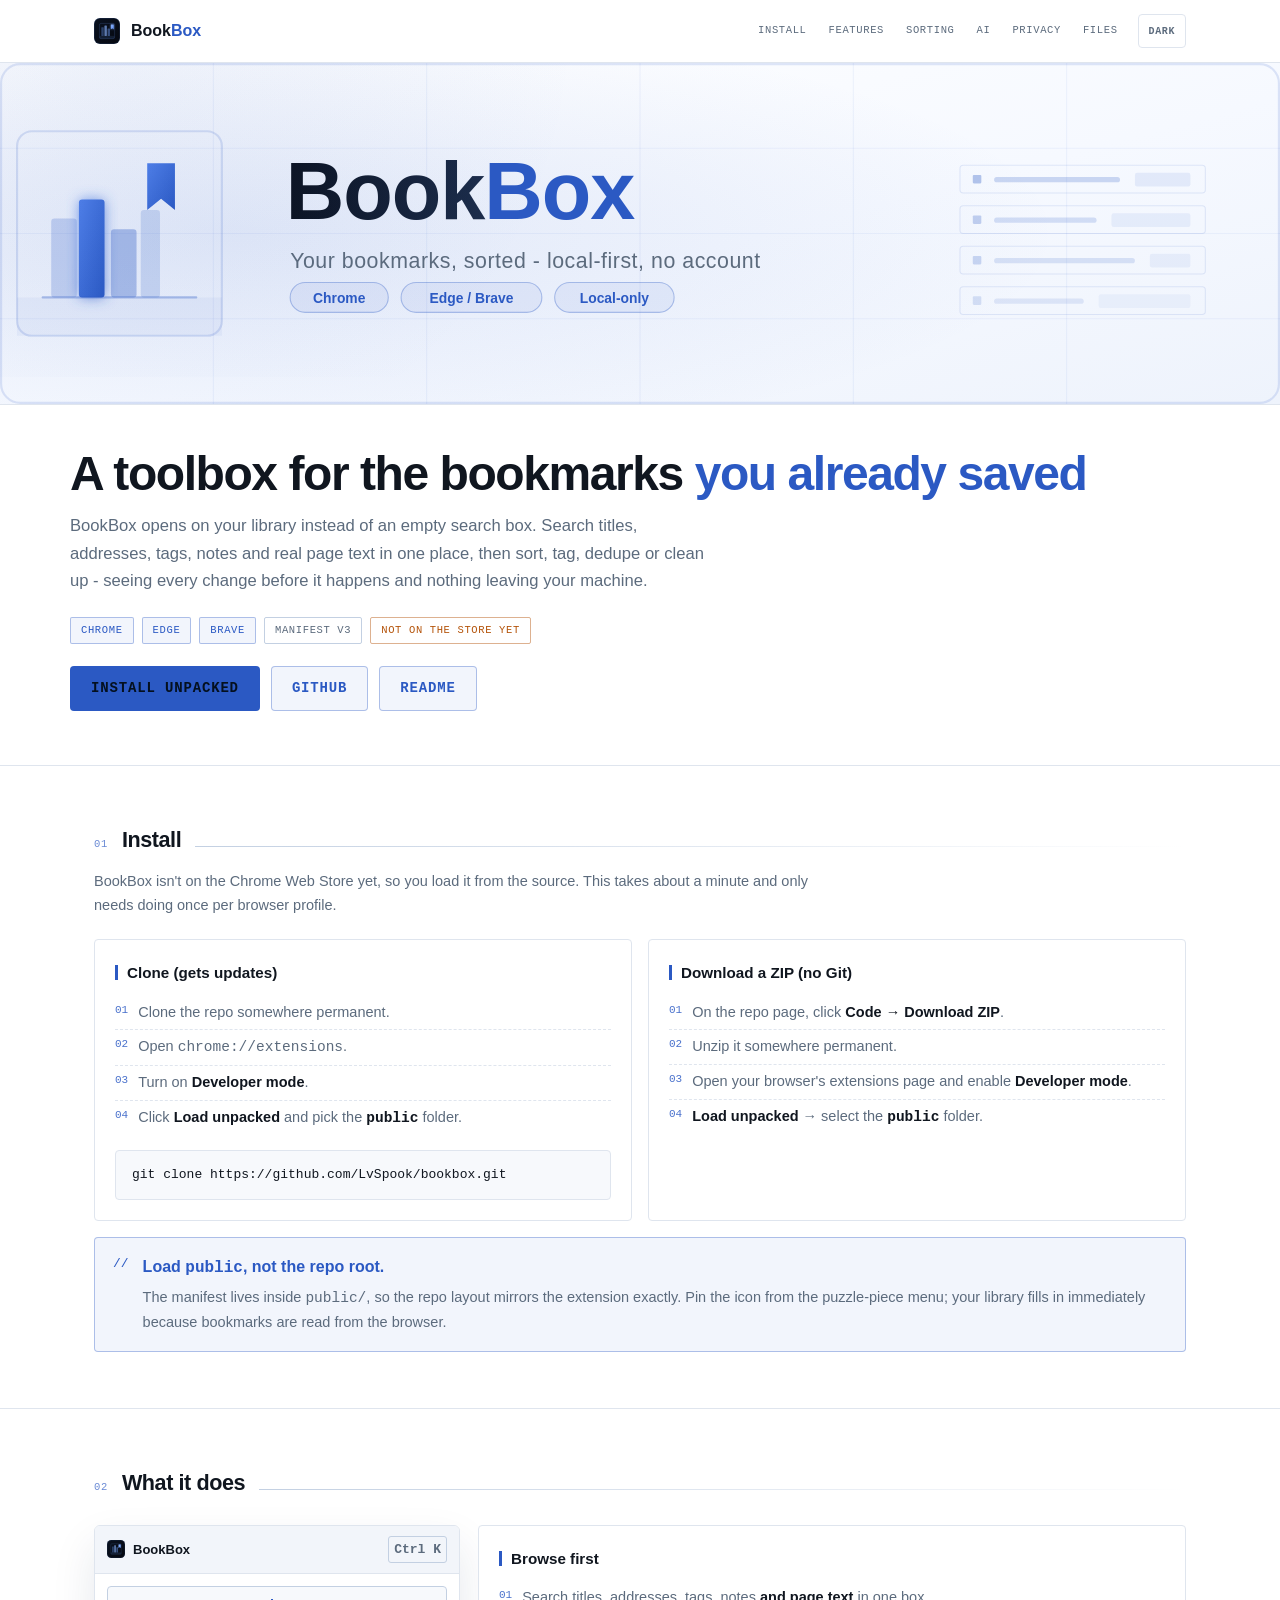
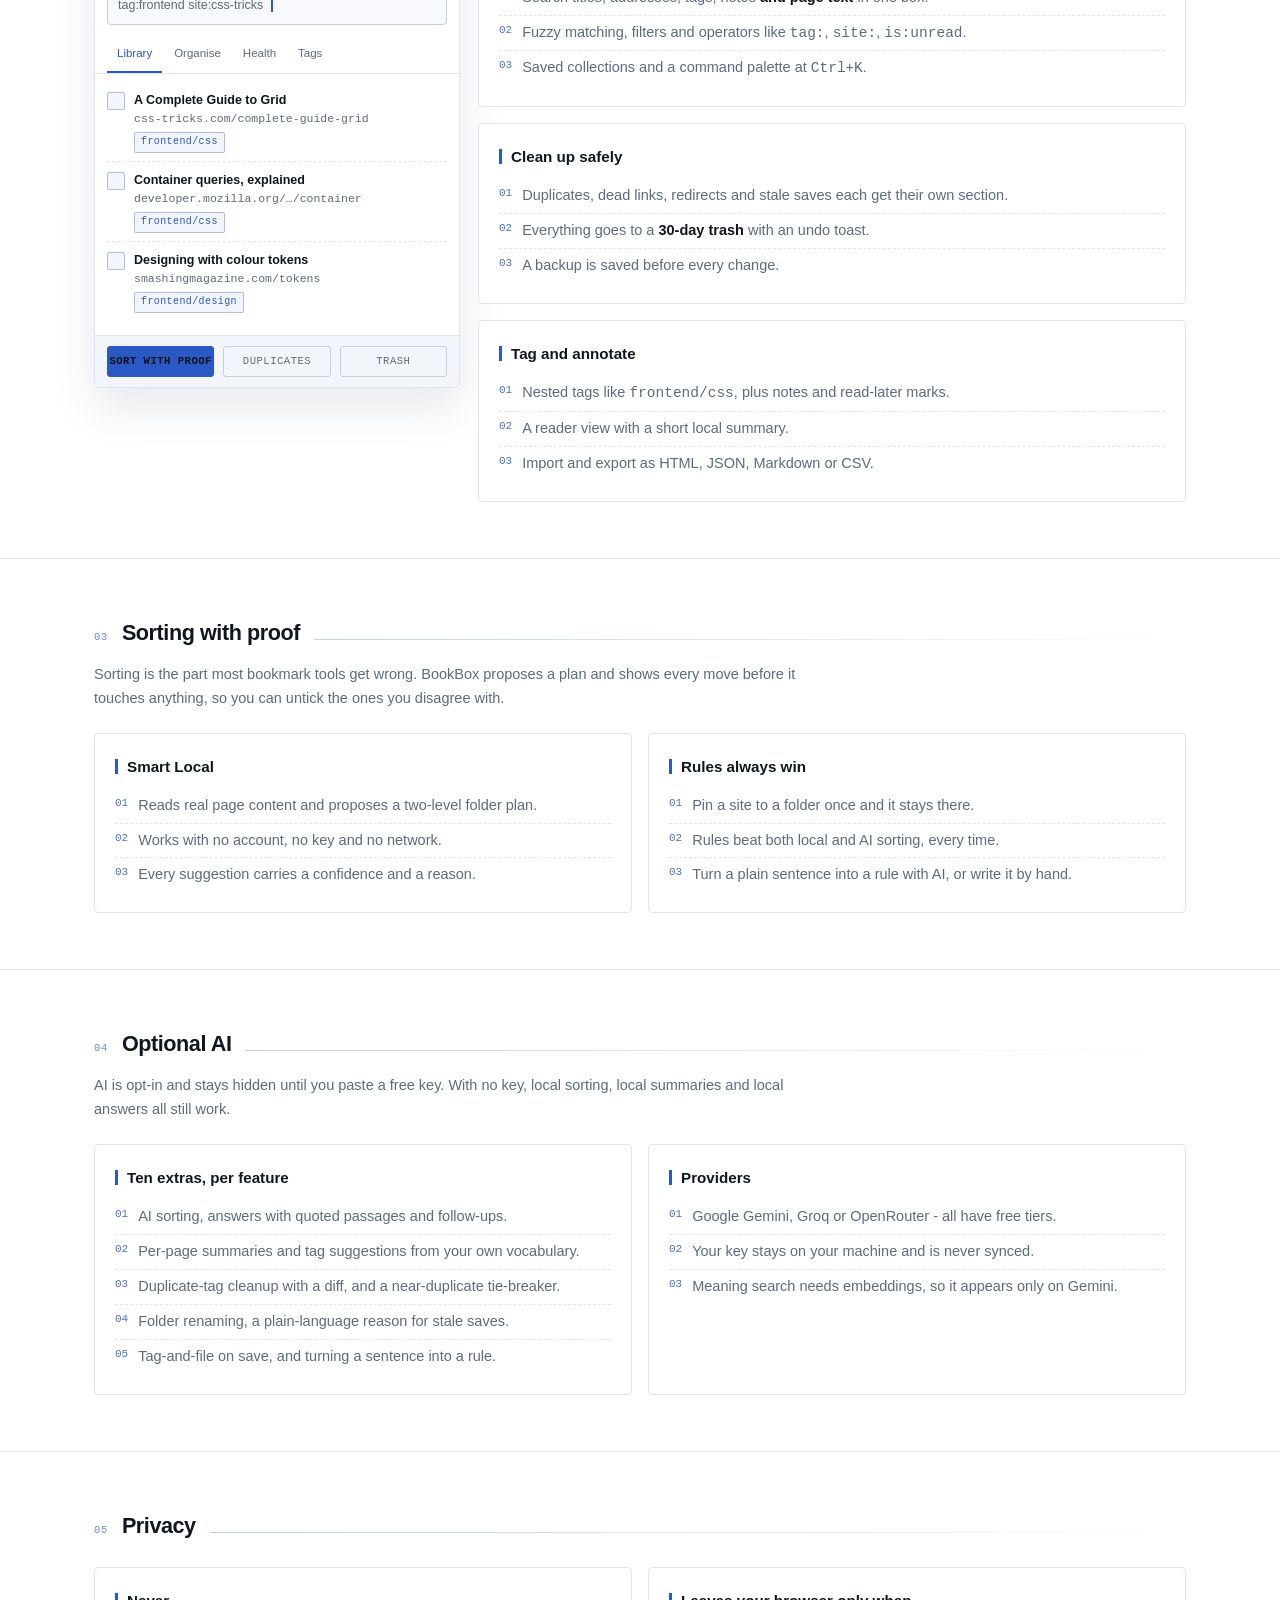
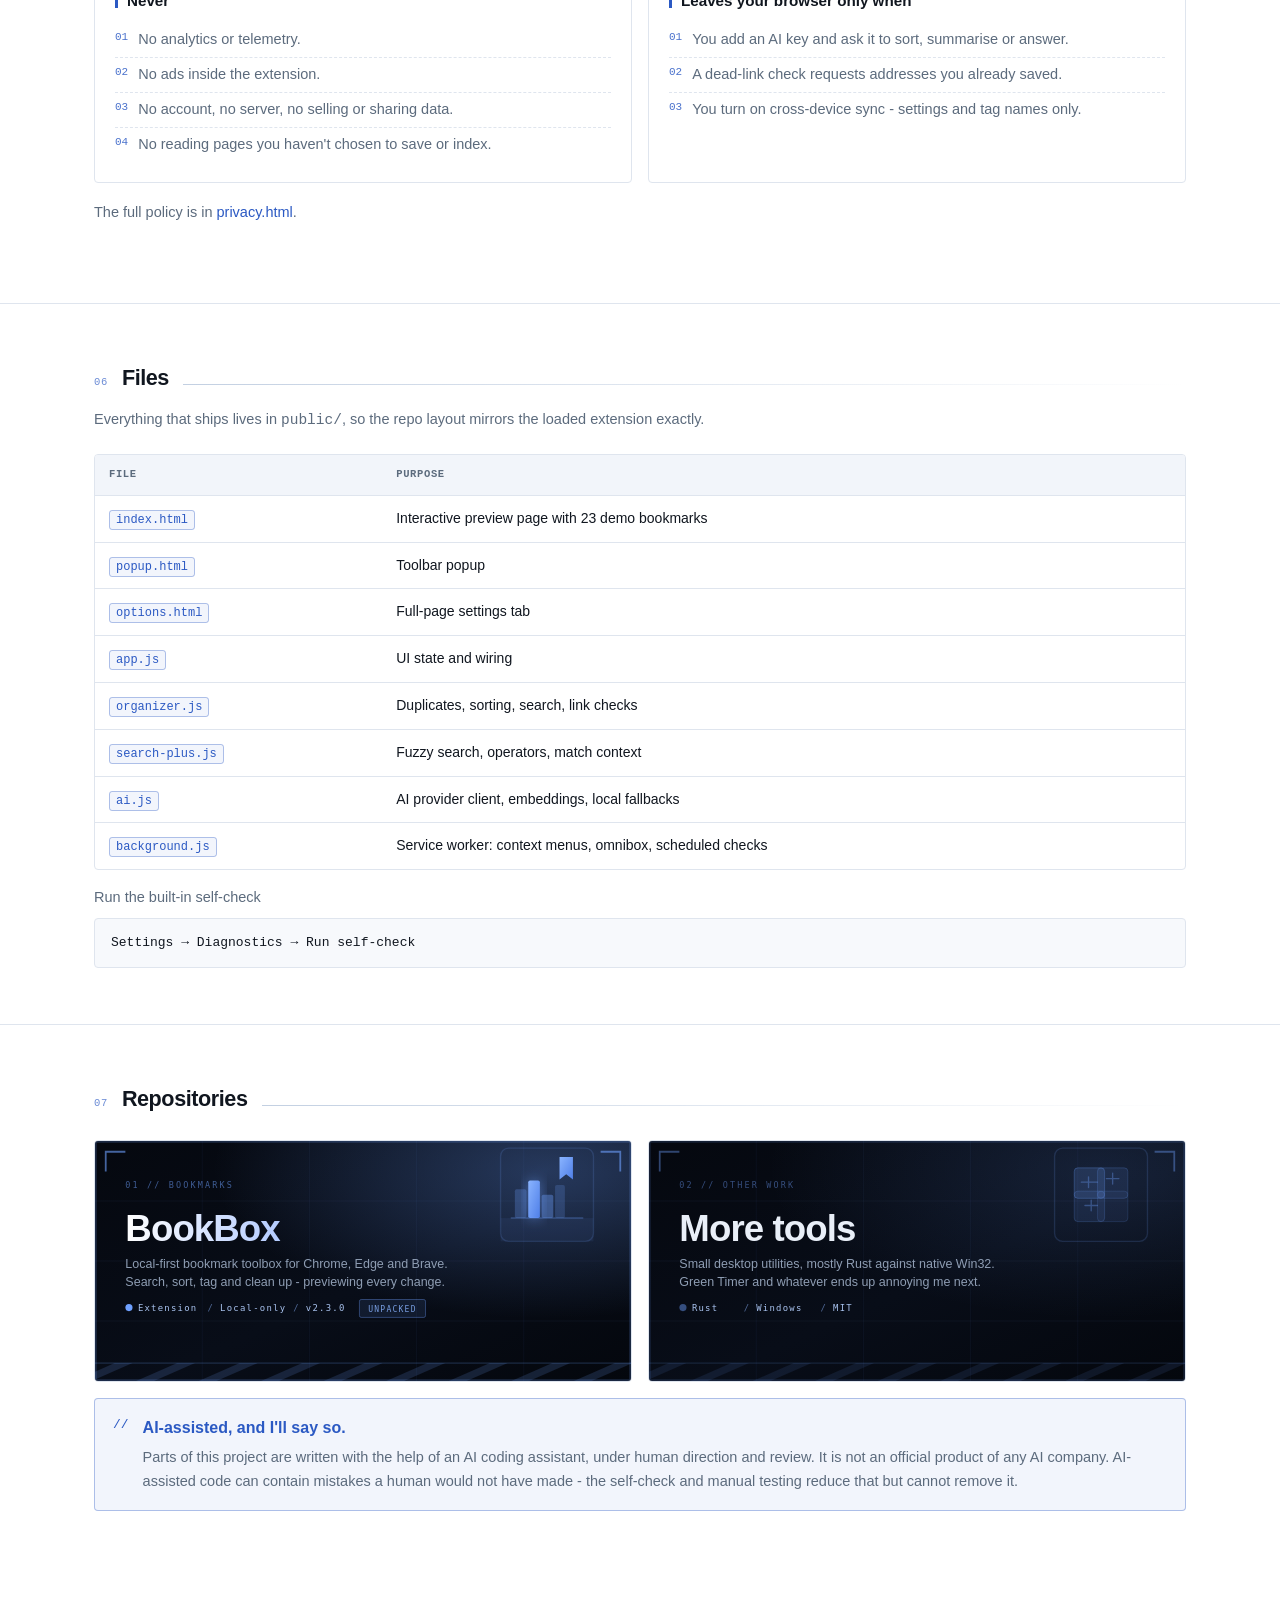
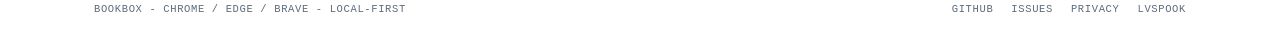
==== docs/index.html @ 172666ec "Rename to BookBox and add a GitHub Pages site Match the family docs layout: docs/ microsite with dar" ====
<!DOCTYPE html>
<html lang="en">
<head>
<meta charset="utf-8">
<meta name="viewport" content="width=device-width, initial-scale=1">
<title>BookBox - local-first bookmark toolbox for Chrome, Edge and Brave</title>
<meta name="description" content="BookBox opens on your library instead of an empty search box. Search saved page text, sort bookmarks with proof, and clean up duplicates under 30-day trash - all local, no account.">
<meta property="og:title" content="BookBox">
<meta property="og:description" content="Your bookmarks, sorted - local-first, no account.">
<meta property="og:type" content="website">
<meta property="og:image" content="assets/banner-dark.svg">
<meta property="og:url" content="https://lvspook.github.io/bookbox/">
<link rel="icon" href="assets/logo.svg" type="image/svg+xml">
<link rel="stylesheet" href="style.css">
<script>
  (function () {
    try {
      var t = localStorage.getItem("bookbox-docs-theme");
      if (t === "light" || t === "dark") document.documentElement.setAttribute("data-theme", t);
    } catch (e) {}
  })();
</script>
</head>
<body>

<nav class="nav">
  <div class="wrap nav-inner">
    <a class="brand" href="#top">
      <img src="assets/logo.svg" alt="" width="28" height="28">
      <span>Book<b>Box</b></span>
    </a>
    <div class="nav-links mono">
      <a href="#install">Install</a>
      <a href="#features">Features</a>
      <a href="#sorting">Sorting</a>
      <a href="#ai">AI</a>
      <a href="#privacy">Privacy</a>
      <a href="#files">Files</a>
    </div>
    <button class="theme-toggle mono" id="theme-toggle" type="button" aria-label="Toggle colour scheme" title="Toggle colour scheme">Light</button>
  </div>
</nav>

<header class="hero" id="top">
  <img class="hero-banner" id="hero-banner" src="assets/banner-dark.svg" alt="BookBox - local-first bookmark toolbox for Chrome, Edge and Brave">

  <div class="wrap hero-body">
    <h1>A toolbox for the bookmarks <em>you already saved</em></h1>
    <p>
      BookBox opens on your library instead of an empty search box. Search titles,
      addresses, tags, notes and real page text in one place, then sort, tag,
      dedupe or clean up - seeing every change before it happens and nothing
      leaving your machine.
    </p>

    <div class="pill-row">
      <span class="pill">Chrome</span>
      <span class="pill">Edge</span>
      <span class="pill">Brave</span>
      <span class="pill dim">Manifest V3</span>
      <span class="pill warn">Not on the store yet</span>
    </div>

    <div class="cta-row">
      <a class="btn solid" href="#install">Install unpacked</a>
      <a class="btn" href="https://github.com/LvSpook/bookbox">GitHub</a>
      <a class="btn" href="https://github.com/LvSpook/bookbox#readme">README</a>
    </div>
  </div>
</header>

<main>

  <section id="install">
    <div class="wrap">
      <div class="sec-head">
        <span class="idx mono">01</span>
        <h2>Install</h2>
        <span class="rule"></span>
      </div>

      <p class="sec-note">
        BookBox isn't on the Chrome Web Store yet, so you load it from the source.
        This takes about a minute and only needs doing once per browser profile.
      </p>

      <div class="grid2">
        <div class="card">
          <h3><span class="bar"></span> Clone (gets updates)</h3>
          <ul>
            <li><span class="n">01</span><span>Clone the repo somewhere permanent.</span></li>
            <li><span class="n">02</span><span>Open <code>chrome://extensions</code>.</span></li>
            <li><span class="n">03</span><span>Turn on <strong>Developer mode</strong>.</span></li>
            <li><span class="n">04</span><span>Click <strong>Load unpacked</strong> and pick the <strong><code>public</code></strong> folder.</span></li>
          </ul>
          <pre style="margin-top:14px"><code>git clone https://github.com/LvSpook/bookbox.git</code></pre>
        </div>

        <div class="card">
          <h3><span class="bar"></span> Download a ZIP (no Git)</h3>
          <ul>
            <li><span class="n">01</span><span>On the repo page, click <strong>Code &rarr; Download ZIP</strong>.</span></li>
            <li><span class="n">02</span><span>Unzip it somewhere permanent.</span></li>
            <li><span class="n">03</span><span>Open your browser's extensions page and enable <strong>Developer mode</strong>.</span></li>
            <li><span class="n">04</span><span><strong>Load unpacked</strong> &rarr; select the <strong><code>public</code></strong> folder.</span></li>
          </ul>
        </div>
      </div>

      <div class="notice" style="margin-top:16px">
        <span class="ico">//</span>
        <div>
          <strong>Load <code>public</code>, not the repo root.</strong>
          <p>
            The manifest lives inside <code>public/</code>, so the repo layout mirrors
            the extension exactly. Pin the icon from the puzzle-piece menu; your
            library fills in immediately because bookmarks are read from the browser.
          </p>
        </div>
      </div>
    </div>
  </section>

  <section id="features">
    <div class="wrap">
      <div class="sec-head">
        <span class="idx mono">02</span>
        <h2>What it does</h2>
        <span class="rule"></span>
      </div>

      <div class="mock-wrap">
        <div class="mock" aria-hidden="true">
          <div class="mock-bar">
            <img src="assets/logo.svg" alt="">
            <span>BookBox</span>
            <span class="kbd">Ctrl K</span>
          </div>
          <div class="mock-search">
            <span>tag:frontend site:css-tricks</span>
            <span class="cursor"></span>
          </div>
          <div class="mock-tabs">
            <span class="on">Library</span><span>Organise</span><span>Health</span><span>Tags</span>
          </div>
          <div class="mock-list">
            <div class="mock-row">
              <span class="ico"></span>
              <div>
                <div class="t">A Complete Guide to Grid</div>
                <div class="u">css-tricks.com/complete-guide-grid</div>
                <span class="tag">frontend/css</span>
              </div>
            </div>
            <div class="mock-row">
              <span class="ico"></span>
              <div>
                <div class="t">Container queries, explained</div>
                <div class="u">developer.mozilla.org/…/container</div>
                <span class="tag">frontend/css</span>
              </div>
            </div>
            <div class="mock-row">
              <span class="ico"></span>
              <div>
                <div class="t">Designing with colour tokens</div>
                <div class="u">smashingmagazine.com/tokens</div>
                <span class="tag">frontend/design</span>
              </div>
            </div>
          </div>
          <div class="mock-foot">
            <span class="primary">Sort with proof</span>
            <span>Duplicates</span>
            <span>Trash</span>
          </div>
        </div>

        <div class="grid2" style="grid-template-columns:1fr">
          <div class="card">
            <h3><span class="bar"></span> Browse first</h3>
            <ul>
              <li><span class="n">01</span><span>Search titles, addresses, tags, notes <strong>and page text</strong> in one box.</span></li>
              <li><span class="n">02</span><span>Fuzzy matching, filters and operators like <code>tag:</code>, <code>site:</code>, <code>is:unread</code>.</span></li>
              <li><span class="n">03</span><span>Saved collections and a command palette at <code>Ctrl</code>+<code>K</code>.</span></li>
            </ul>
          </div>
          <div class="card">
            <h3><span class="bar"></span> Clean up safely</h3>
            <ul>
              <li><span class="n">01</span><span>Duplicates, dead links, redirects and stale saves each get their own section.</span></li>
              <li><span class="n">02</span><span>Everything goes to a <strong>30-day trash</strong> with an undo toast.</span></li>
              <li><span class="n">03</span><span>A backup is saved before every change.</span></li>
            </ul>
          </div>
          <div class="card">
            <h3><span class="bar"></span> Tag and annotate</h3>
            <ul>
              <li><span class="n">01</span><span>Nested tags like <code>frontend/css</code>, plus notes and read-later marks.</span></li>
              <li><span class="n">02</span><span>A reader view with a short local summary.</span></li>
              <li><span class="n">03</span><span>Import and export as HTML, JSON, Markdown or CSV.</span></li>
            </ul>
          </div>
        </div>
      </div>
    </div>
  </section>

  <section id="sorting">
    <div class="wrap">
      <div class="sec-head">
        <span class="idx mono">03</span>
        <h2>Sorting with proof</h2>
        <span class="rule"></span>
      </div>

      <p class="sec-note">
        Sorting is the part most bookmark tools get wrong. BookBox proposes a plan
        and shows every move before it touches anything, so you can untick the ones
        you disagree with.
      </p>

      <div class="grid2">
        <div class="card">
          <h3><span class="bar"></span> Smart Local</h3>
          <ul>
            <li><span class="n">01</span><span>Reads real page content and proposes a two-level folder plan.</span></li>
            <li><span class="n">02</span><span>Works with no account, no key and no network.</span></li>
            <li><span class="n">03</span><span>Every suggestion carries a confidence and a reason.</span></li>
          </ul>
        </div>
        <div class="card">
          <h3><span class="bar"></span> Rules always win</h3>
          <ul>
            <li><span class="n">01</span><span>Pin a site to a folder once and it stays there.</span></li>
            <li><span class="n">02</span><span>Rules beat both local and AI sorting, every time.</span></li>
            <li><span class="n">03</span><span>Turn a plain sentence into a rule with AI, or write it by hand.</span></li>
          </ul>
        </div>
      </div>
    </div>
  </section>

  <section id="ai">
    <div class="wrap">
      <div class="sec-head">
        <span class="idx mono">04</span>
        <h2>Optional AI</h2>
        <span class="rule"></span>
      </div>

      <p class="sec-note">
        AI is opt-in and stays hidden until you paste a free key. With no key, local
        sorting, local summaries and local answers all still work.
      </p>

      <div class="grid2">
        <div class="card">
          <h3><span class="bar"></span> Ten extras, per feature</h3>
          <ul>
            <li><span class="n">01</span><span>AI sorting, answers with quoted passages and follow-ups.</span></li>
            <li><span class="n">02</span><span>Per-page summaries and tag suggestions from your own vocabulary.</span></li>
            <li><span class="n">03</span><span>Duplicate-tag cleanup with a diff, and a near-duplicate tie-breaker.</span></li>
            <li><span class="n">04</span><span>Folder renaming, a plain-language reason for stale saves.</span></li>
            <li><span class="n">05</span><span>Tag-and-file on save, and turning a sentence into a rule.</span></li>
          </ul>
        </div>
        <div class="card">
          <h3><span class="bar"></span> Providers</h3>
          <ul>
            <li><span class="n">01</span><span>Google Gemini, Groq or OpenRouter - all have free tiers.</span></li>
            <li><span class="n">02</span><span>Your key stays on your machine and is never synced.</span></li>
            <li><span class="n">03</span><span>Meaning search needs embeddings, so it appears only on Gemini.</span></li>
          </ul>
        </div>
      </div>
    </div>
  </section>

  <section id="privacy">
    <div class="wrap">
      <div class="sec-head">
        <span class="idx mono">05</span>
        <h2>Privacy</h2>
        <span class="rule"></span>
      </div>

      <div class="grid2">
        <div class="card">
          <h3><span class="bar"></span> Never</h3>
          <ul>
            <li><span class="n">01</span><span>No analytics or telemetry.</span></li>
            <li><span class="n">02</span><span>No ads inside the extension.</span></li>
            <li><span class="n">03</span><span>No account, no server, no selling or sharing data.</span></li>
            <li><span class="n">04</span><span>No reading pages you haven't chosen to save or index.</span></li>
          </ul>
        </div>
        <div class="card">
          <h3><span class="bar"></span> Leaves your browser only when</h3>
          <ul>
            <li><span class="n">01</span><span>You add an AI key and ask it to sort, summarise or answer.</span></li>
            <li><span class="n">02</span><span>A dead-link check requests addresses you already saved.</span></li>
            <li><span class="n">03</span><span>You turn on cross-device sync - settings and tag names only.</span></li>
          </ul>
        </div>
      </div>

      <p class="sec-note" style="margin-top:18px">
        The full policy is in
        <a href="https://github.com/LvSpook/bookbox/blob/main/privacy.html">privacy.html</a>.
      </p>
    </div>
  </section>

  <section id="files">
    <div class="wrap">
      <div class="sec-head">
        <span class="idx mono">06</span>
        <h2>Files</h2>
        <span class="rule"></span>
      </div>

      <p class="sec-note">
        Everything that ships lives in <code>public/</code>, so the repo layout
        mirrors the loaded extension exactly.
      </p>

      <div class="table-wrap">
        <table>
          <thead>
            <tr><th>File</th><th>Purpose</th></tr>
          </thead>
          <tbody>
            <tr><td><code>index.html</code></td><td>Interactive preview page with 23 demo bookmarks</td></tr>
            <tr><td><code>popup.html</code></td><td>Toolbar popup</td></tr>
            <tr><td><code>options.html</code></td><td>Full-page settings tab</td></tr>
            <tr><td><code>app.js</code></td><td>UI state and wiring</td></tr>
            <tr><td><code>organizer.js</code></td><td>Duplicates, sorting, search, link checks</td></tr>
            <tr><td><code>search-plus.js</code></td><td>Fuzzy search, operators, match context</td></tr>
            <tr><td><code>ai.js</code></td><td>AI provider client, embeddings, local fallbacks</td></tr>
            <tr><td><code>background.js</code></td><td>Service worker: context menus, omnibox, scheduled checks</td></tr>
          </tbody>
        </table>
      </div>

      <div class="stack" style="margin-top:16px">
        <div>
          <p class="hint">Run the built-in self-check</p>
          <pre><code>Settings &rarr; Diagnostics &rarr; Run self-check</code></pre>
        </div>
      </div>
    </div>
  </section>

  <section id="repos">
    <div class="wrap">
      <div class="sec-head">
        <span class="idx mono">07</span>
        <h2>Repositories</h2>
        <span class="rule"></span>
      </div>

      <div class="grid2">
        <a class="card" href="https://github.com/LvSpook/bookbox" style="display:block;padding:0;overflow:hidden">
          <img src="assets/card-bookbox.svg" alt="BookBox - local-first bookmark toolbox" style="display:block;width:100%">
        </a>
        <a class="card" href="https://github.com/LvSpook?tab=repositories" style="display:block;padding:0;overflow:hidden">
          <img src="assets/card-more.svg" alt="More tools from LvSpook" style="display:block;width:100%">
        </a>
      </div>

      <div class="notice" style="margin-top:16px">
        <span class="ico">//</span>
        <div>
          <strong>AI-assisted, and I'll say so.</strong>
          <p>
            Parts of this project are written with the help of an AI coding assistant,
            under human direction and review. It is not an official product of any AI
            company. AI-assisted code can contain mistakes a human would not have made -
            the self-check and manual testing reduce that but cannot remove it.
          </p>
        </div>
      </div>
    </div>
  </section>

</main>

<footer>
  <div class="wrap foot">
    <span class="mono">BOOKBOX - CHROME / EDGE / BRAVE - LOCAL-FIRST</span>
    <nav class="mono">
      <a href="https://github.com/LvSpook/bookbox">GitHub</a>
      <a href="https://github.com/LvSpook/bookbox/issues">Issues</a>
      <a href="https://github.com/LvSpook/bookbox/blob/main/privacy.html">Privacy</a>
      <a href="https://lvspook.github.io/LvSpook/">LvSpook</a>
    </nav>
  </div>
</footer>

<script>
  (function () {
    var root = document.documentElement;
    var btn = document.getElementById("theme-toggle");
    var prefersLight = window.matchMedia && window.matchMedia("(prefers-color-scheme: light)").matches;

    function current() {
      return root.getAttribute("data-theme") || (prefersLight ? "light" : "dark");
    }

    function apply(theme) {
      root.setAttribute("data-theme", theme);
      btn.textContent = theme === "light" ? "Dark" : "Light";

      var banner = document.getElementById("hero-banner");
      if (banner) banner.src = theme === "light" ? "assets/banner-light.svg" : "assets/banner-dark.svg";

      try { localStorage.setItem("bookbox-docs-theme", theme); } catch (e) {}
    }

    apply(current());
    btn.addEventListener("click", function () {
      apply(current() === "light" ? "dark" : "light");
    });
  })();
</script>

</body>
</html>
---- docs/style.css ----
/* BookBox - deep blue-black with a bookmark-blue accent. */

:root {
  color-scheme: dark;
  --bg: #04060b;
  --bg-2: #070b13;
  --panel: #0a0f19;
  --panel-2: #0e1522;
  --border: #16202f;
  --border-hi: #23344c;
  --text: #e9eff8;
  --muted: #8e9db3;
  --accent: #6ea0ff;
  --accent-2: #9dbcff;
  --accent-soft: rgba(110, 160, 255, 0.10);
  --accent-line: rgba(110, 160, 255, 0.40);
  --ok: #59d99a;
  --warn: #e0a860;
  --shadow: 0 24px 60px rgba(0, 0, 0, 0.9);
  --radius: 4px;
}

:root[data-theme="light"] {
  color-scheme: light;
  --bg: #ffffff;
  --bg-2: #f7f9fc;
  --panel: #ffffff;
  --panel-2: #f2f5fa;
  --border: #dfe5ee;
  --border-hi: #c3d0e2;
  --text: #10161f;
  --muted: #5c6b7d;
  --accent: #2b59c3;
  --accent-2: #21469c;
  --accent-soft: rgba(43, 89, 195, 0.06);
  --accent-line: rgba(43, 89, 195, 0.35);
  --ok: #1f7a4c;
  --warn: #b45309;
  --shadow: 0 20px 44px rgba(16, 40, 80, 0.10);
}

@media (prefers-color-scheme: light) {
  :root:not([data-theme="dark"]) {
    color-scheme: light;
    --bg: #ffffff;
    --bg-2: #f7f9fc;
    --panel: #ffffff;
    --panel-2: #f2f5fa;
    --border: #dfe5ee;
    --border-hi: #c3d0e2;
    --text: #10161f;
    --muted: #5c6b7d;
    --accent: #2b59c3;
    --accent-2: #21469c;
    --accent-soft: rgba(43, 89, 195, 0.06);
    --accent-line: rgba(43, 89, 195, 0.35);
    --ok: #1f7a4c;
    --warn: #b45309;
    --shadow: 0 20px 44px rgba(16, 40, 80, 0.10);
  }
}

* { box-sizing: border-box; }
html { scroll-behavior: smooth; }

body {
  margin: 0;
  background: var(--bg);
  color: var(--text);
  font-family: "Segoe UI", Inter, -apple-system, BlinkMacSystemFont, Helvetica, Arial, sans-serif;
  font-size: 16px;
  line-height: 1.65;
  -webkit-font-smoothing: antialiased;
}

a { color: var(--accent); text-decoration: none; }
a:hover { color: var(--accent-2); }

code, pre, .mono {
  font-family: "Cascadia Code", Consolas, ui-monospace, monospace;
}

.mono {
  letter-spacing: 0.06em;
  text-transform: uppercase;
  font-size: 10.5px;
}

.wrap { width: 100%; max-width: 1140px; margin: 0 auto; padding: 0 24px; }

/* ---------- nav ---------- */

.nav {
  position: sticky; top: 0; z-index: 30;
  background: color-mix(in srgb, var(--bg) 90%, transparent);
  backdrop-filter: blur(14px);
  border-bottom: 1px solid var(--border);
}

.nav-inner { display: flex; align-items: center; gap: 20px; height: 62px; }

.brand { display: flex; align-items: center; gap: 11px; font-weight: 800; color: var(--text); }
.brand img { width: 26px; height: 26px; display: block; }
.brand b { color: var(--accent); font-weight: 800; }

.nav-links { display: flex; gap: 22px; margin-left: auto; }
.nav-links a { color: var(--muted); }
.nav-links a:hover { color: var(--accent); }

.theme-toggle {
  width: auto; min-width: 34px; height: 34px; padding: 0 10px;
  display: inline-flex; align-items: center; justify-content: center;
  background: var(--panel); color: var(--muted);
  border: 1px solid var(--border); border-radius: var(--radius);
  cursor: pointer; font-size: 10px; font-weight: 600;
}
.theme-toggle:hover { color: var(--accent); border-color: var(--accent-line); }

/* ---------- hero ---------- */

.hero { position: relative; overflow: hidden; border-bottom: 1px solid var(--border); }
.hero::before {
  content: ""; position: absolute; inset: -55% 45% auto -15%;
  height: 700px;
  background: radial-gradient(circle at 35% 50%, var(--accent-soft), transparent 68%);
  pointer-events: none;
}
.hero-banner { display: block; width: 100%; border-bottom: 1px solid var(--border); }
.hero-body { position: relative; padding: 44px 0 54px; }

.hero h1 {
  margin: 0 0 12px;
  font-size: clamp(2.1rem, 4.6vw, 3rem);
  font-weight: 900;
  letter-spacing: -0.03em;
  line-height: 1.06;
}
.hero h1 em { font-style: normal; color: var(--accent); }
.hero p { margin: 0 0 22px; max-width: 640px; color: var(--muted); font-size: 1.04rem; }

.pill-row { display: flex; flex-wrap: wrap; gap: 8px; margin: 0 0 22px; }
.pill {
  font-family: "Cascadia Code", Consolas, ui-monospace, monospace;
  font-size: 10.5px; letter-spacing: 0.06em; text-transform: uppercase;
  padding: 4px 10px; border-radius: 2px;
  color: var(--accent);
  background: var(--accent-soft);
  border: 1px solid var(--accent-line);
}
.pill.dim { color: var(--muted); border-color: var(--border-hi); background: var(--panel); }
.pill.warn { color: var(--warn); border-color: color-mix(in srgb, var(--warn) 45%, transparent); background: transparent; }

.cta-row { display: flex; flex-wrap: wrap; gap: 11px; }

.btn {
  display: inline-flex; align-items: center; gap: 8px;
  padding: 10px 20px; border-radius: var(--radius);
  font-weight: 700; font-size: 14px;
  border: 1px solid var(--accent-line);
  background: var(--accent-soft); color: var(--accent);
  font-family: "Cascadia Code", Consolas, ui-monospace, monospace;
  letter-spacing: 0.06em; text-transform: uppercase;
}
.btn:hover { background: var(--accent); color: var(--bg); border-color: var(--accent); }
.btn.solid { background: var(--accent); color: #04101f; }
.btn.solid:hover { background: var(--accent-2); border-color: var(--accent-2); }

/* ---------- sections ---------- */

section { padding: 56px 0; border-bottom: 1px solid var(--border); }
section:last-of-type { border-bottom: 0; }

.sec-head { display: flex; align-items: baseline; gap: 14px; margin-bottom: 24px; }
.sec-head .idx { color: var(--accent); opacity: 0.7; }
.sec-head h2 { margin: 0; font-size: 1.35rem; letter-spacing: -0.02em; font-weight: 800; }
.sec-head .rule { flex: 1; height: 1px; background: linear-gradient(90deg, var(--border-hi), transparent); }

.sec-note { margin: -12px 0 22px; color: var(--muted); font-size: 14.5px; max-width: 720px; }

/* ---------- cards ---------- */

.grid2 { display: grid; gap: 16px; grid-template-columns: repeat(auto-fit, minmax(260px, 1fr)); }
.card {
  border: 1px solid var(--border); border-radius: var(--radius);
  background: var(--panel); padding: 20px;
}
.card h3 { margin: 0 0 10px; font-size: 0.95rem; display: flex; align-items: center; gap: 9px; }
.card h3 .bar { width: 3px; height: 15px; background: var(--accent); display: block; }
.card ul { margin: 0; padding-left: 0; list-style: none; color: var(--muted); font-size: 14.5px; }
.card ul li { padding: 5px 0; border-bottom: 1px dashed var(--border); display: flex; gap: 10px; }
.card ul li:last-child { border-bottom: 0; }
.card ul li .n { color: var(--accent); font-family: "Cascadia Code", Consolas, monospace; font-size: 11px; opacity: 0.85; flex: none; }
.card ul li strong { color: var(--text); font-weight: 650; }

/* ---------- mock popup ---------- */

.mock-wrap { display: grid; gap: 18px; grid-template-columns: 366px 1fr; align-items: start; }

.mock {
  border: 1px solid var(--border);
  border-radius: 6px;
  background: var(--panel);
  overflow: hidden;
  box-shadow: var(--shadow);
}
.mock-bar {
  display: flex; align-items: center; gap: 8px;
  padding: 10px 12px; border-bottom: 1px solid var(--border);
  background: var(--panel-2);
}
.mock-bar img { width: 18px; height: 18px; }
.mock-bar span { font-weight: 750; font-size: 13px; }
.mock-bar .kbd { margin-left: auto; }

.kbd {
  font-family: "Cascadia Code", Consolas, monospace;
  font-size: 10px; color: var(--muted);
  border: 1px solid var(--border-hi); border-radius: 3px;
  padding: 2px 5px;
}

.mock-search {
  display: flex; align-items: center; gap: 8px;
  margin: 12px; padding: 8px 10px;
  border: 1px solid var(--border-hi); border-radius: 4px;
  background: var(--bg-2); color: var(--muted); font-size: 12.5px;
}
.mock-search .cursor { width: 1.5px; height: 13px; background: var(--accent); display: block; }

.mock-tabs { display: flex; gap: 2px; padding: 0 12px; border-bottom: 1px solid var(--border); }
.mock-tabs span {
  font-size: 11.5px; color: var(--muted); padding: 7px 10px 8px;
  border-bottom: 2px solid transparent;
}
.mock-tabs span.on { color: var(--accent); border-bottom-color: var(--accent); }

.mock-list { padding: 8px 12px 14px; }
.mock-row { display: flex; gap: 9px; padding: 8px 0; border-bottom: 1px dashed var(--border); font-size: 12.5px; }
.mock-row > div { min-width: 0; }
.mock-row:last-child { border-bottom: 0; }
.mock-row .ico {
  width: 18px; height: 18px; flex: none; margin-top: 2px;
  border-radius: 3px; background: var(--accent-soft);
  border: 1px solid var(--accent-line);
}
.mock-row .t { color: var(--text); font-weight: 600; }
.mock-row .u { color: var(--muted); font-size: 11.5px; font-family: "Cascadia Code", Consolas, monospace; overflow: hidden; text-overflow: ellipsis; white-space: nowrap; }
.mock-row .tag {
  display: inline-block; margin-top: 3px; font-size: 10px; padding: 1px 6px;
  border-radius: 2px; color: var(--accent); background: var(--accent-soft);
  border: 1px solid var(--accent-line);
  font-family: "Cascadia Code", Consolas, monospace; letter-spacing: 0.04em;
}

.mock-foot {
  display: flex; gap: 9px; padding: 10px 12px;
  border-top: 1px solid var(--border); background: var(--panel-2);
}
.mock-foot span {
  flex: 1; text-align: center; font-size: 10.5px; padding: 6px 0; border-radius: 3px;
  font-family: "Cascadia Code", Consolas, monospace; letter-spacing: 0.05em; text-transform: uppercase;
  color: var(--muted); border: 1px solid var(--border-hi);
}
.mock-foot span.primary { color: #04101f; background: var(--accent); border-color: var(--accent); font-weight: 700; }

/* ---------- table ---------- */

.table-wrap { overflow-x: auto; border: 1px solid var(--border); border-radius: var(--radius); background: var(--panel); }
table { width: 100%; border-collapse: collapse; font-size: 14px; }
th, td { text-align: left; padding: 11px 14px; border-bottom: 1px solid var(--border); vertical-align: top; }
th {
  font-family: "Cascadia Code", Consolas, ui-monospace, monospace;
  font-size: 10.5px; letter-spacing: 0.06em; text-transform: uppercase;
  color: var(--muted); font-weight: 600; background: var(--panel-2);
}
tbody tr:last-child td { border-bottom: 0; }
td code {
  font-size: 12px; padding: 2px 6px; border-radius: 3px;
  background: var(--accent-soft); border: 1px solid var(--accent-line); color: var(--accent);
  white-space: nowrap;
}

/* ---------- code ---------- */

pre {
  margin: 0; padding: 14px 16px; overflow-x: auto;
  border: 1px solid var(--border); border-radius: var(--radius);
  background: var(--bg-2); font-size: 13px; line-height: 1.5;
}
pre code { color: var(--text); }
.stack { display: grid; gap: 16px; }
.stack p.hint { margin: 0 0 8px; color: var(--muted); font-size: 14.5px; }

/* ---------- notice ---------- */

.notice {
  display: flex; gap: 14px; align-items: flex-start;
  padding: 16px 18px; border-radius: var(--radius);
  border: 1px solid var(--accent-line);
  background: var(--accent-soft);
}
.notice .ico { color: var(--accent); font-size: 13px; line-height: 1.5; font-family: "Cascadia Code", Consolas, monospace; }
.notice strong { color: var(--accent); }
.notice p { margin: 5px 0 0; color: var(--muted); font-size: 14.5px; }
.notice p:first-of-type { margin-top: 5px; }
.stack-gap { display: grid; gap: 14px; }

/* ---------- footer ---------- */

footer { padding: 34px 0 46px; color: var(--muted); font-size: 13px; }
.foot { display: flex; flex-wrap: wrap; gap: 14px; align-items: center; justify-content: space-between; }
.foot nav { display: flex; gap: 18px; flex-wrap: wrap; }
.foot a { color: var(--muted); }
.foot a:hover { color: var(--accent); }

@media (max-width: 860px) {
  .mock-wrap { grid-template-columns: 1fr; }
  .nav-links { display: none; }
}
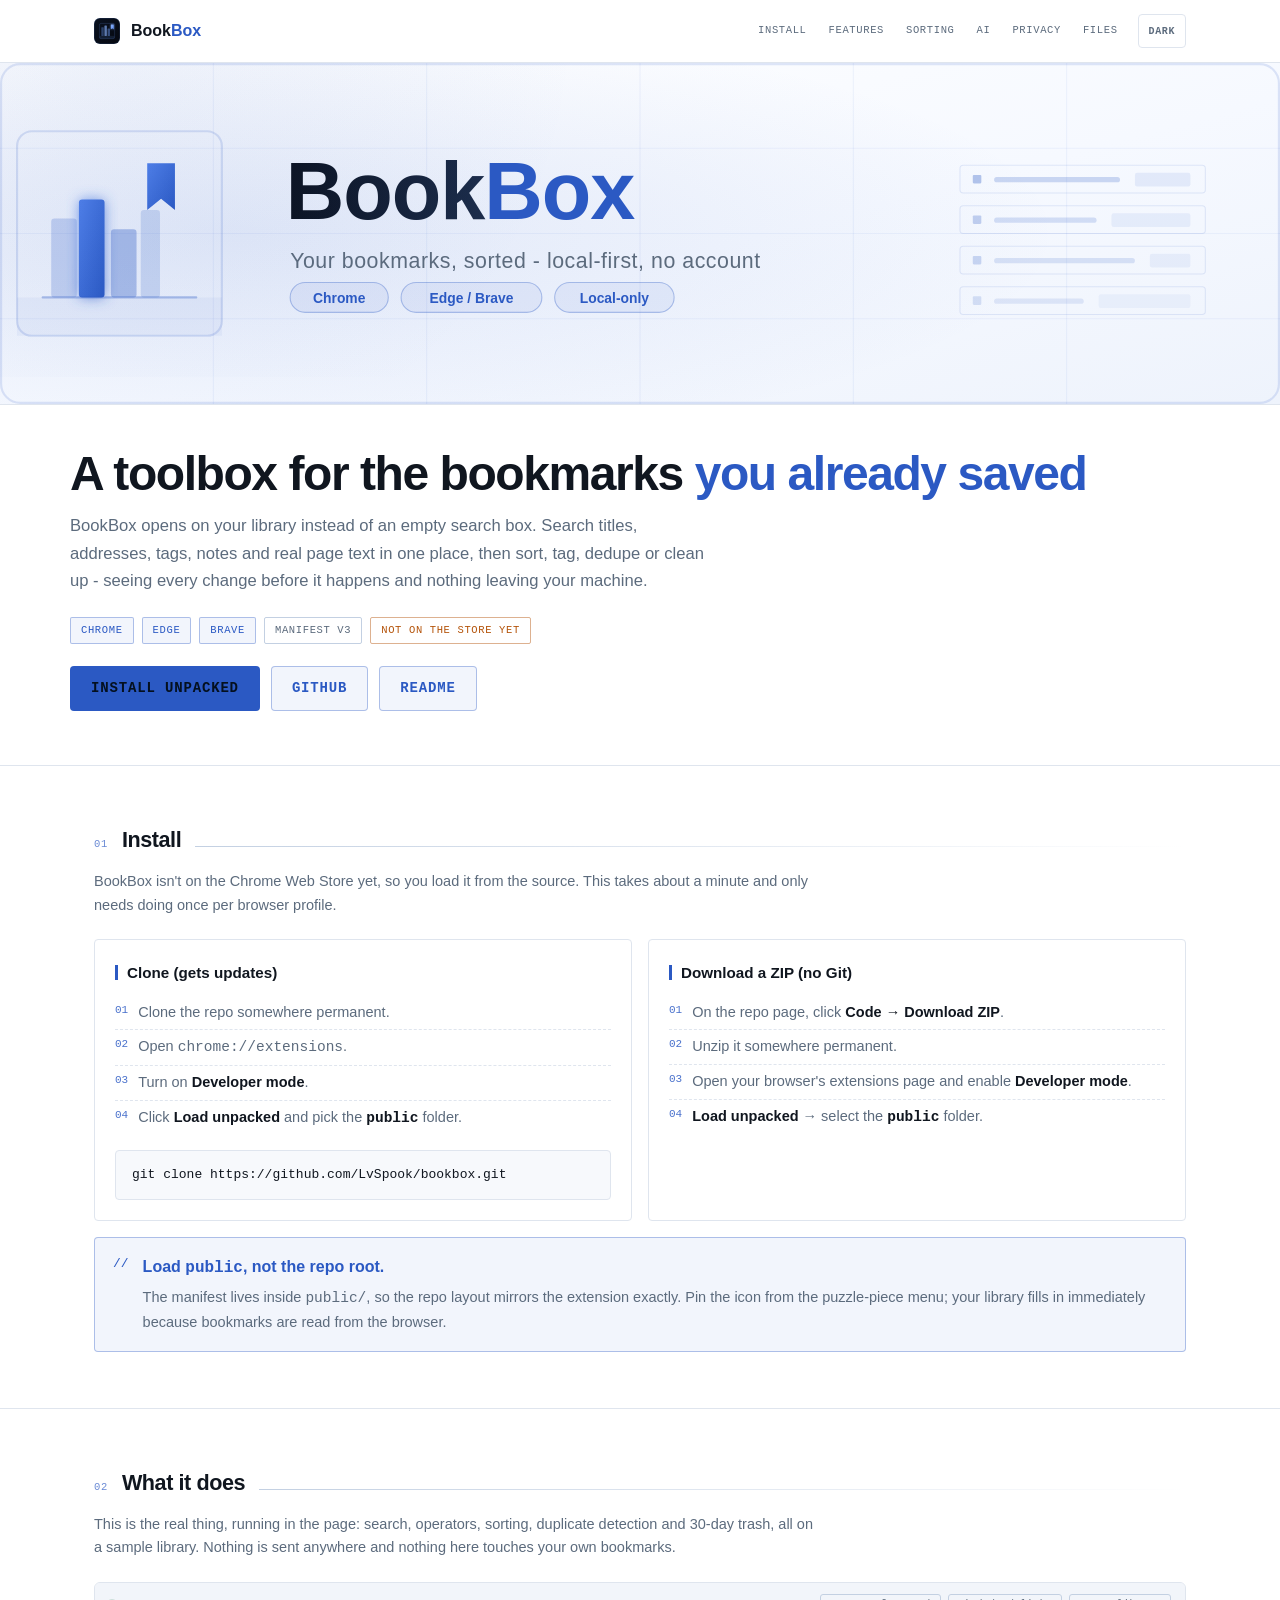
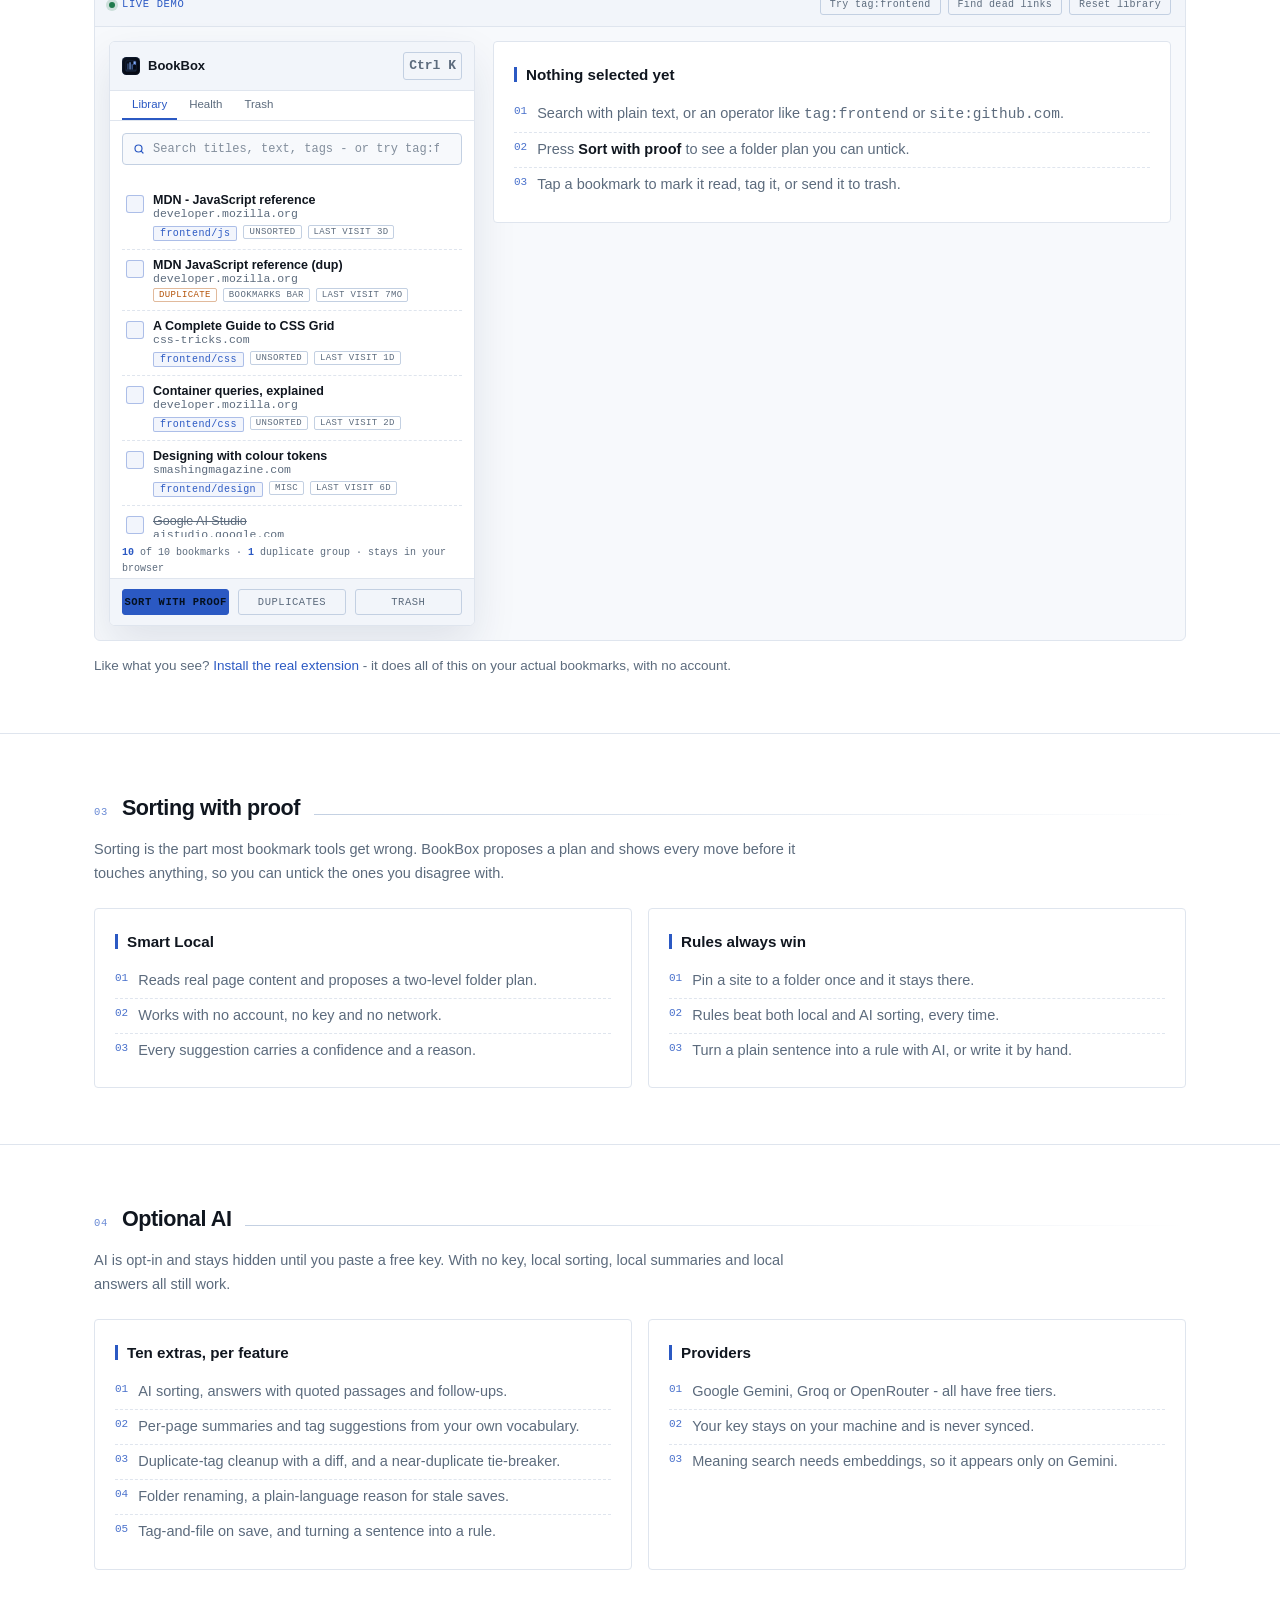
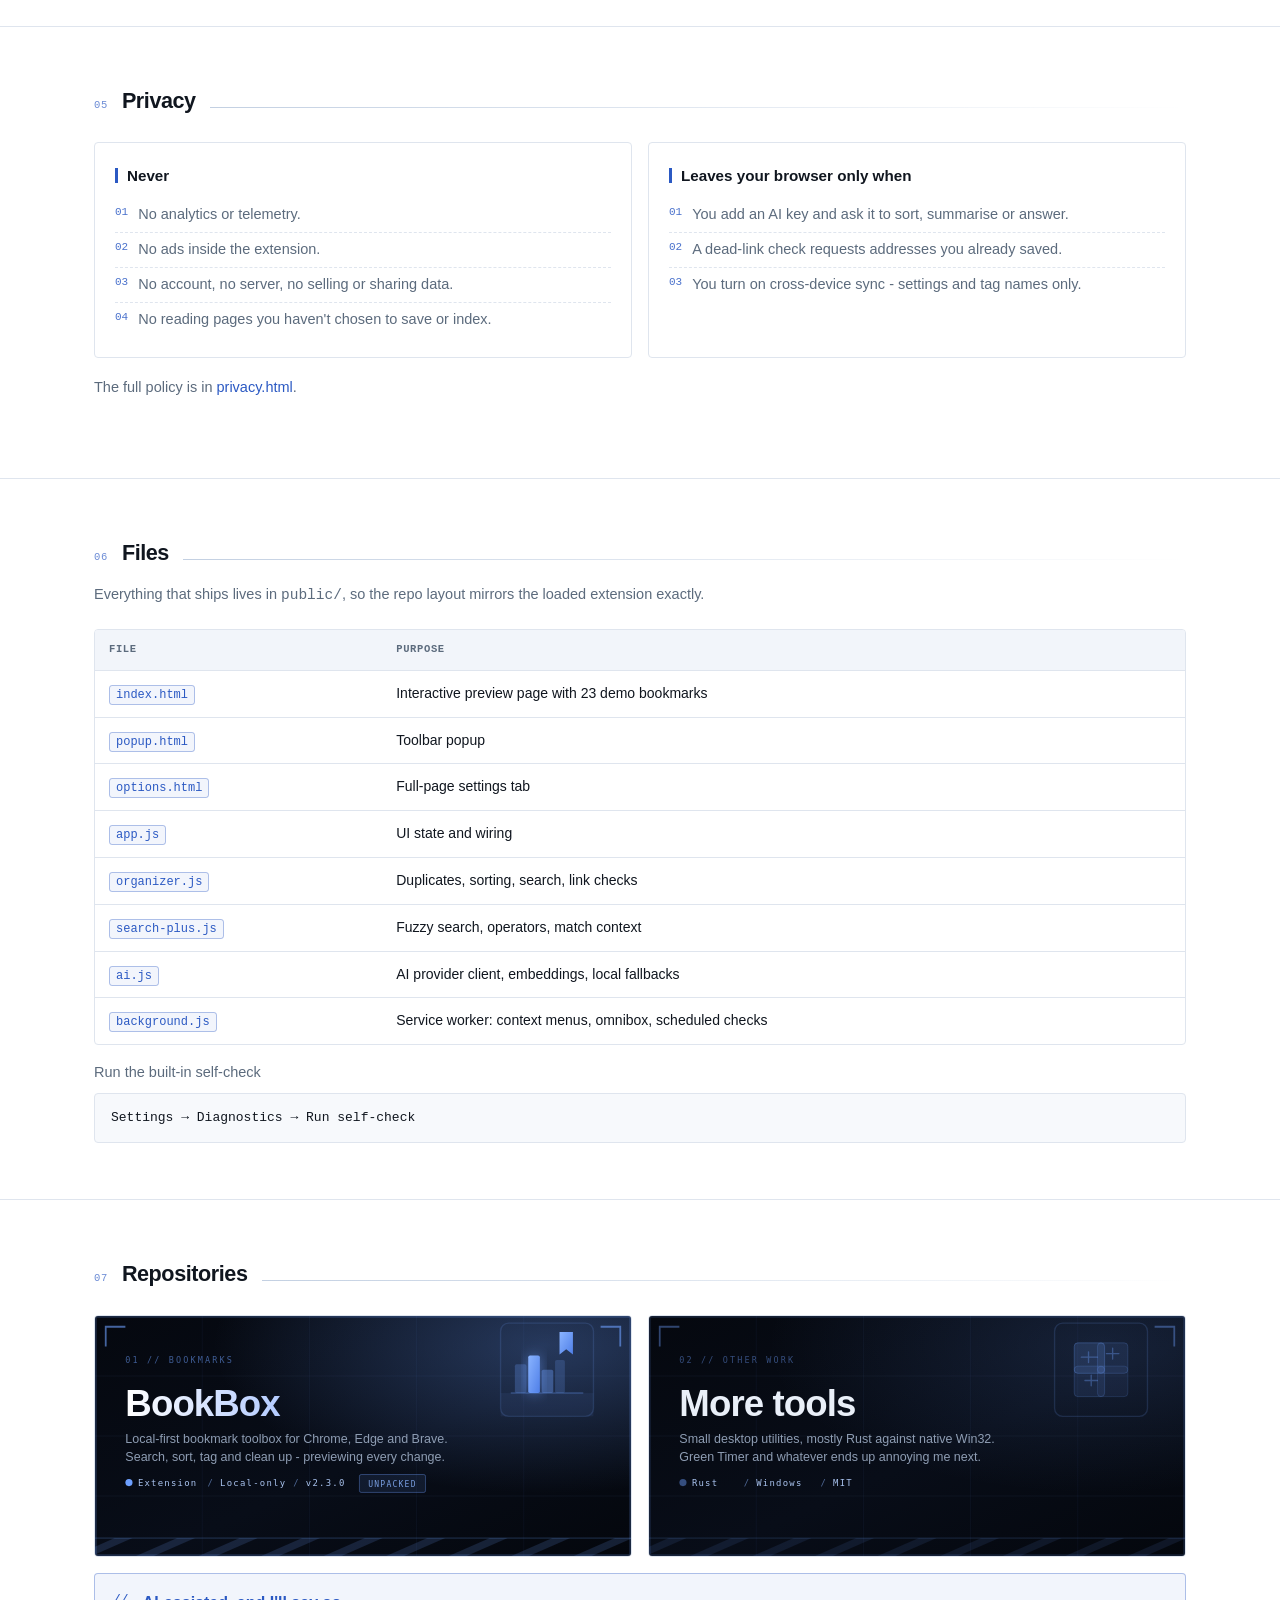
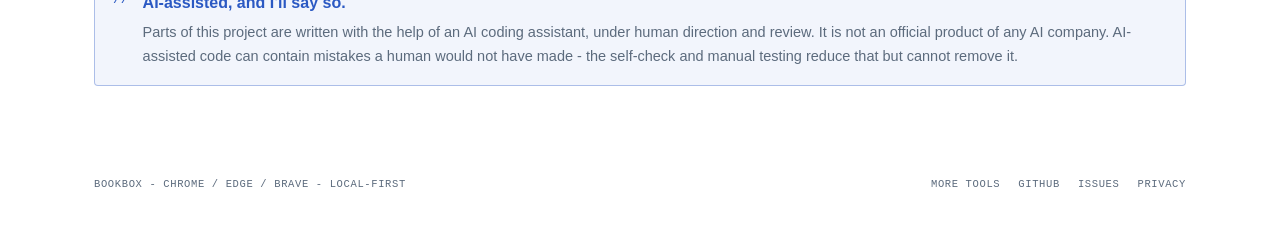
==== commit 5d44c108: "Turn the feature section into a live demo and link across the tool sites" ====
--- a/docs/index.html
+++ b/docs/index.html
@@ -129,80 +129,79 @@
         <span class="rule"></span>
       </div>
 
-      <div class="mock-wrap">
-        <div class="mock" aria-hidden="true">
-          <div class="mock-bar">
-            <img src="assets/logo.svg" alt="">
-            <span>BookBox</span>
-            <span class="kbd">Ctrl K</span>
+      <p class="sec-note">
+        This is the real thing, running in the page: search, operators, sorting,
+        duplicate detection and 30-day trash, all on a sample library. Nothing is
+        sent anywhere and nothing here touches your own bookmarks.
+      </p>
+
+      <div class="demo" id="demo">
+        <div class="demo-head">
+          <span class="demo-eyebrow mono">Live demo</span>
+          <div class="demo-steps" role="group" aria-label="Try these">
+            <button type="button" class="demo-chip" data-try="grid">Try <code>tag:frontend</code></button>
+            <button type="button" class="demo-chip" data-try="dead">Find dead links</button>
+            <button type="button" class="demo-chip" data-try="reset">Reset library</button>
           </div>
-          <div class="mock-search">
-            <span>tag:frontend site:css-tricks</span>
-            <span class="cursor"></span>
+        </div>
+
+        <div class="mock-wrap">
+          <div class="mock">
+            <div class="mock-bar">
+              <img src="assets/logo.svg" alt="">
+              <span>BookBox</span>
+              <span class="kbd">Ctrl K</span>
+            </div>
+
+            <div class="mock-tabs" role="tablist">
+              <button type="button" class="demo-tab on" role="tab" aria-selected="true" data-panel="library">Library</button>
+              <button type="button" class="demo-tab" role="tab" aria-selected="false" data-panel="health">Health</button>
+              <button type="button" class="demo-tab" role="tab" aria-selected="false" data-panel="trash">Trash</button>
+            </div>
+
+            <div class="demo-panel" data-panel="library">
+              <label class="mock-search" for="demo-q">
+                <svg width="12" height="12" viewBox="0 0 24 24" fill="none" stroke="currentColor" stroke-width="2.4" stroke-linecap="round" aria-hidden="true"><circle cx="11" cy="11" r="7"/><path d="M20 20l-3.6-3.6"/></svg>
+                <input id="demo-q" type="search" autocomplete="off" spellcheck="false" placeholder="Search titles, text, tags - or try tag:frontend">
+              </label>
+              <div class="demo-chips" id="demo-active-filters"></div>
+              <div class="mock-list" id="demo-results" role="list" aria-live="polite"></div>
+              <div class="demo-status" id="demo-status"></div>
+            </div>
+
+            <div class="demo-panel" data-panel="health" hidden>
+              <div class="mock-list" id="demo-health" role="list" aria-live="polite"></div>
+            </div>
+
+            <div class="demo-panel" data-panel="trash" hidden>
+              <div class="mock-list" id="demo-trash" role="list" aria-live="polite"></div>
+            </div>
+
+            <div class="mock-foot">
+              <button type="button" class="demo-action primary" data-action="sort">Sort with proof</button>
+              <button type="button" class="demo-action" data-action="dupes">Duplicates</button>
+              <button type="button" class="demo-action" data-action="trash">Trash</button>
+            </div>
           </div>
-          <div class="mock-tabs">
-            <span class="on">Library</span><span>Organise</span><span>Health</span><span>Tags</span>
+
+          <div class="demo-side" id="demo-side" aria-live="polite">
+            <div class="card demo-empty">
+              <h3><span class="bar"></span> Nothing selected yet</h3>
+              <ul>
+                <li><span class="n">01</span><span>Search with plain text, or an operator like <code>tag:frontend</code> or <code>site:github.com</code>.</span></li>
+                <li><span class="n">02</span><span>Press <strong>Sort with proof</strong> to see a folder plan you can untick.</span></li>
+                <li><span class="n">03</span><span>Tap a bookmark to mark it read, tag it, or send it to trash.</span></li>
+              </ul>
+            </div>
           </div>
-          <div class="mock-list">
-            <div class="mock-row">
-              <span class="ico"></span>
-              <div>
-                <div class="t">A Complete Guide to Grid</div>
-                <div class="u">css-tricks.com/complete-guide-grid</div>
-                <span class="tag">frontend/css</span>
-              </div>
-            </div>
-            <div class="mock-row">
-              <span class="ico"></span>
-              <div>
-                <div class="t">Container queries, explained</div>
-                <div class="u">developer.mozilla.org/…/container</div>
-                <span class="tag">frontend/css</span>
-              </div>
-            </div>
-            <div class="mock-row">
-              <span class="ico"></span>
-              <div>
-                <div class="t">Designing with colour tokens</div>
-                <div class="u">smashingmagazine.com/tokens</div>
-                <span class="tag">frontend/design</span>
-              </div>
-            </div>
-          </div>
-          <div class="mock-foot">
-            <span class="primary">Sort with proof</span>
-            <span>Duplicates</span>
-            <span>Trash</span>
-          </div>
-        </div>
-
-        <div class="grid2" style="grid-template-columns:1fr">
-          <div class="card">
-            <h3><span class="bar"></span> Browse first</h3>
-            <ul>
-              <li><span class="n">01</span><span>Search titles, addresses, tags, notes <strong>and page text</strong> in one box.</span></li>
-              <li><span class="n">02</span><span>Fuzzy matching, filters and operators like <code>tag:</code>, <code>site:</code>, <code>is:unread</code>.</span></li>
-              <li><span class="n">03</span><span>Saved collections and a command palette at <code>Ctrl</code>+<code>K</code>.</span></li>
-            </ul>
-          </div>
-          <div class="card">
-            <h3><span class="bar"></span> Clean up safely</h3>
-            <ul>
-              <li><span class="n">01</span><span>Duplicates, dead links, redirects and stale saves each get their own section.</span></li>
-              <li><span class="n">02</span><span>Everything goes to a <strong>30-day trash</strong> with an undo toast.</span></li>
-              <li><span class="n">03</span><span>A backup is saved before every change.</span></li>
-            </ul>
-          </div>
-          <div class="card">
-            <h3><span class="bar"></span> Tag and annotate</h3>
-            <ul>
-              <li><span class="n">01</span><span>Nested tags like <code>frontend/css</code>, plus notes and read-later marks.</span></li>
-              <li><span class="n">02</span><span>A reader view with a short local summary.</span></li>
-              <li><span class="n">03</span><span>Import and export as HTML, JSON, Markdown or CSV.</span></li>
-            </ul>
-          </div>
-        </div>
-      </div>
+        </div>
+      </div>
+
+      <p class="demo-note">
+        Like what you see?
+        <a href="#install">Install the real extension</a> - it does all of this on
+        your actual bookmarks, with no account.
+      </p>
     </div>
   </section>
 
@@ -307,7 +306,7 @@
 
       <p class="sec-note" style="margin-top:18px">
         The full policy is in
-        <a href="https://github.com/LvSpook/bookbox/blob/main/privacy.html">privacy.html</a>.
+        <a href="privacy.html">privacy.html</a>.
       </p>
     </div>
   </section>
@@ -361,10 +360,10 @@
       </div>
 
       <div class="grid2">
-        <a class="card" href="https://github.com/LvSpook/bookbox" style="display:block;padding:0;overflow:hidden">
+        <a class="card" href="https://lvspook.github.io/bookbox/" style="display:block;padding:0;overflow:hidden">
           <img src="assets/card-bookbox.svg" alt="BookBox - local-first bookmark toolbox" style="display:block;width:100%">
         </a>
-        <a class="card" href="https://github.com/LvSpook?tab=repositories" style="display:block;padding:0;overflow:hidden">
+        <a class="card" href="https://lvspook.github.io/LvSpook/" style="display:block;padding:0;overflow:hidden">
           <img src="assets/card-more.svg" alt="More tools from LvSpook" style="display:block;width:100%">
         </a>
       </div>
@@ -390,10 +389,10 @@
   <div class="wrap foot">
     <span class="mono">BOOKBOX - CHROME / EDGE / BRAVE - LOCAL-FIRST</span>
     <nav class="mono">
+      <a href="https://lvspook.github.io/LvSpook/">More tools</a>
       <a href="https://github.com/LvSpook/bookbox">GitHub</a>
       <a href="https://github.com/LvSpook/bookbox/issues">Issues</a>
-      <a href="https://github.com/LvSpook/bookbox/blob/main/privacy.html">Privacy</a>
-      <a href="https://lvspook.github.io/LvSpook/">LvSpook</a>
+      <a href="privacy.html">Privacy</a>
     </nav>
   </div>
 </footer>
@@ -425,5 +424,7 @@
   })();
 </script>
 
+<script src="demo.js"></script>
+
 </body>
 </html>
--- a/docs/style.css
+++ b/docs/style.css
@@ -177,6 +177,16 @@
 
 .sec-note { margin: -12px 0 22px; color: var(--muted); font-size: 14.5px; max-width: 720px; }
 
+/* ---------- prose ---------- */
+
+.prose { max-width: 1000px; }
+.prose > p { margin: 0 0 14px; color: var(--muted); font-size: 15px; max-width: 78ch; }
+.prose > p:last-child { margin-bottom: 0; }
+.prose > p strong { color: var(--text); }
+.prose ul { margin: 0 0 14px; padding-left: 20px; color: var(--muted); font-size: 15px; }
+.prose li { margin: 5px 0; }
+.prose li strong { color: var(--text); }
+
 /* ---------- cards ---------- */
 
 .grid2 { display: grid; gap: 16px; grid-template-columns: repeat(auto-fit, minmax(260px, 1fr)); }
@@ -235,7 +245,6 @@
 .mock-tabs span.on { color: var(--accent); border-bottom-color: var(--accent); }
 
 .mock-list { padding: 8px 12px 14px; }
-.mock-row { display: flex; gap: 9px; padding: 8px 0; border-bottom: 1px dashed var(--border); font-size: 12.5px; }
 .mock-row > div { min-width: 0; }
 .mock-row:last-child { border-bottom: 0; }
 .mock-row .ico {
@@ -263,6 +272,188 @@
 }
 .mock-foot span.primary { color: #04101f; background: var(--accent); border-color: var(--accent); font-weight: 700; }
 
+.demo .mock-list { max-height: 360px; overflow-y: auto; }
+.demo .mock-list::-webkit-scrollbar { width: 8px; }
+.demo .mock-list::-webkit-scrollbar-thumb { background: var(--border-hi); border-radius: 4px; }
+.demo .mock-list::-webkit-scrollbar-thumb:hover { background: var(--accent-line); }
+
+/* ---------- interactive demo ---------- */
+
+.demo { border: 1px solid var(--border); border-radius: 6px; background: var(--bg-2); overflow: hidden; }
+
+.demo-head {
+  display: flex; align-items: center; gap: 12px; flex-wrap: wrap;
+  padding: 11px 14px; border-bottom: 1px solid var(--border); background: var(--panel-2);
+}
+.demo-eyebrow { color: var(--accent); display: inline-flex; align-items: center; gap: 7px; }
+.demo-eyebrow::before {
+  content: ""; width: 6px; height: 6px; border-radius: 50%;
+  background: var(--ok); box-shadow: 0 0 0 3px color-mix(in srgb, var(--ok) 18%, transparent);
+}
+.demo-steps { display: flex; gap: 7px; flex-wrap: wrap; margin-left: auto; }
+.demo-chip {
+  font-family: "Cascadia Code", Consolas, ui-monospace, monospace;
+  font-size: 10px; letter-spacing: 0.03em;
+  padding: 4px 9px; border-radius: 3px; cursor: pointer;
+  color: var(--muted); background: transparent; border: 1px solid var(--border-hi);
+}
+.demo-chip:hover { color: var(--accent); border-color: var(--accent-line); background: var(--accent-soft); }
+.demo-chip code { font-size: 10px; color: inherit; }
+
+.demo .mock-wrap { padding: 14px; background: transparent; }
+
+/* tabs as buttons */
+.mock-tabs button {
+  appearance: none; background: none; border: 0; border-bottom: 2px solid transparent;
+  font-family: inherit; font-size: 11.5px; color: var(--muted);
+  padding: 7px 10px 8px; cursor: pointer;
+}
+.mock-tabs button:hover { color: var(--text); }
+.mock-tabs button.on { color: var(--accent); border-bottom-color: var(--accent); }
+
+/* search field */
+.mock-search input {
+  appearance: none; background: none; border: 0; outline: 0;
+  font-family: "Cascadia Code", Consolas, ui-monospace, monospace;
+  font-size: 12px; color: var(--text); width: 100%; padding: 0; cursor: text;
+}
+.mock-search input::placeholder { color: var(--muted); opacity: 0.75; }
+.mock-search:focus-within { border-color: var(--accent-line); background: var(--panel-2); }
+.mock-search svg { flex: none; color: var(--accent); }
+
+.demo-chips { display: flex; gap: 5px; flex-wrap: wrap; padding: 0 12px; }
+.demo-chips:empty { display: none; }
+.demo-chips button {
+  font-family: "Cascadia Code", Consolas, ui-monospace, monospace;
+  font-size: 9.5px; padding: 2px 7px; border-radius: 2px; cursor: pointer;
+  color: var(--accent); background: var(--accent-soft); border: 1px solid var(--accent-line);
+}
+.demo-chips button:hover { background: var(--accent); color: #04101f; }
+
+/* result rows */
+.mock-row {
+  display: flex; gap: 9px; padding: 8px 4px; font-size: 12.5px;
+  cursor: pointer; text-align: left; width: 100%; background: none; border: 0;
+  border-bottom: 1px dashed var(--border); font-family: inherit; color: inherit;
+}
+.mock-row:hover { background: var(--accent-soft); }
+.mock-row.sel { background: var(--accent-soft); box-shadow: inset 2px 0 0 var(--accent); }
+.mock-row .t .hl { background: color-mix(in srgb, var(--accent) 28%, transparent); color: var(--text); border-radius: 2px; }
+.mock-row .t.done { text-decoration: line-through; color: var(--muted); font-weight: 500; }
+.mock-row .meta-row { display: flex; gap: 6px; align-items: center; flex-wrap: wrap; margin-top: 3px; }
+.mock-row .badge {
+  font-family: "Cascadia Code", Consolas, monospace; font-size: 9px; letter-spacing: 0.04em;
+  text-transform: uppercase; padding: 1px 5px; border-radius: 2px;
+  color: var(--muted); border: 1px solid var(--border-hi);
+}
+.mock-row .badge.warn { color: var(--warn); border-color: color-mix(in srgb, var(--warn) 40%, transparent); }
+.mock-row .badge.bad { color: #ef7a7a; border-color: rgba(239, 122, 122, 0.4); }
+.mock-row .badge.ok { color: var(--ok); border-color: color-mix(in srgb, var(--ok) 40%, transparent); }
+.mock-row .badge.hot { color: var(--accent); border-color: var(--accent-line); background: var(--accent-soft); }
+
+.demo-empty-row { padding: 22px 4px; text-align: center; color: var(--muted); font-size: 12.5px; }
+
+.demo-status {
+  font-family: "Cascadia Code", Consolas, monospace; font-size: 10px;
+  color: var(--muted); padding: 8px 12px 0; min-height: 22px;
+}
+.demo-status strong { color: var(--accent); font-weight: 600; }
+
+/* footer actions */
+.mock-foot button {
+  flex: 1; text-align: center; font-size: 10.5px; padding: 6px 0; border-radius: 3px;
+  font-family: "Cascadia Code", Consolas, ui-monospace, monospace; letter-spacing: 0.05em; text-transform: uppercase;
+  color: var(--muted); border: 1px solid var(--border-hi); background: transparent; cursor: pointer;
+}
+.mock-foot button:hover { color: var(--accent); border-color: var(--accent-line); }
+.mock-foot button.primary { color: #04101f; background: var(--accent); border-color: var(--accent); font-weight: 700; }
+.mock-foot button.primary:hover { background: var(--accent-2); border-color: var(--accent-2); }
+
+/* side panel */
+.demo-side { display: grid; gap: 14px; align-content: start; }
+.demo-side .card ul li { align-items: flex-start; }
+.demo-side .card ul li span:last-child { min-width: 0; }
+.demo-side .btn { justify-self: start; margin-top: 2px; }
+
+.demo-sort-row {
+  display: flex; gap: 9px; align-items: flex-start;
+  padding: 7px 0; border-bottom: 1px dashed var(--border);
+  font-size: 12.5px;
+}
+.demo-sort-row:last-of-type { border-bottom: 0; }
+.demo-sort-row input { margin: 3px 0 0; accent-color: var(--accent); flex: none; }
+.demo-sort-row .arrow { color: var(--accent); font-family: "Cascadia Code", Consolas, monospace; font-size: 10px; }
+.demo-sort-row .why { color: var(--muted); font-size: 11px; display: block; margin-top: 2px; }
+.demo-sort-row .conf { font-family: "Cascadia Code", Consolas, monospace; font-size: 9.5px; color: var(--ok); margin-left: auto; flex: none; }
+
+.demo-note { margin: 14px 0 0; color: var(--muted); font-size: 13.5px; }
+.demo-note a { color: var(--accent); }
+
+/* health / trash groups */
+.demo-group { padding: 10px 12px 4px; border-bottom: 1px solid var(--border); }
+.demo-group:last-child { border-bottom: 0; }
+.demo-group-head {
+  display: flex; align-items: center; justify-content: space-between; gap: 10px;
+  padding: 2px 0 8px;
+}
+.demo-group-head .mono { color: var(--accent); }
+.demo-group-body { padding-bottom: 8px; }
+.demo-group-body .mock-row { padding-left: 0; padding-right: 0; }
+
+.demo-inline-btn {
+  display: block; margin: 6px 0 2px;
+  font-family: "Cascadia Code", Consolas, monospace; font-size: 9.5px;
+  letter-spacing: 0.04em; text-transform: uppercase;
+  padding: 4px 9px; border-radius: 3px; cursor: pointer;
+  color: var(--accent); background: var(--accent-soft); border: 1px solid var(--accent-line);
+}
+.demo-inline-btn:hover { background: var(--accent); color: #04101f; }
+
+.demo-trash-row {
+  display: flex; align-items: center; gap: 12px;
+  padding: 9px 12px; border-bottom: 1px dashed var(--border);
+  font-size: 12.5px;
+}
+.demo-trash-row:last-child { border-bottom: 0; }
+.demo-trash-row > div { display: grid; min-width: 0; }
+.demo-trash-row strong { font-weight: 600; overflow: hidden; text-overflow: ellipsis; white-space: nowrap; }
+.demo-trash-row span { color: var(--muted); font-size: 11px; font-family: "Cascadia Code", Consolas, monospace; }
+.demo-trash-row .demo-inline-btn { margin: 0 0 0 auto; flex: none; }
+
+/* detail panel */
+.demo-detail { margin: 0 0 10px; }
+.demo-detail code { font-size: 11.5px; color: var(--accent); }
+.demo-why { margin: 4px 0 12px; color: var(--muted); font-size: 11.5px; line-height: 1.55; }
+.demo-side-actions { display: flex; gap: 7px; flex-wrap: wrap; }
+.demo-side .demo-action {
+  font-family: "Cascadia Code", Consolas, ui-monospace, monospace;
+  font-size: 10px; letter-spacing: 0.05em; text-transform: uppercase;
+  padding: 6px 12px; border-radius: 3px; cursor: pointer;
+  color: var(--muted); background: transparent; border: 1px solid var(--border-hi);
+}
+.demo-side .demo-action:hover { color: var(--accent); border-color: var(--accent-line); }
+.demo-side .demo-action.primary { color: #04101f; background: var(--accent); border-color: var(--accent); font-weight: 700; }
+.demo-side .demo-action.primary:hover { background: var(--accent-2); border-color: var(--accent-2); }
+.demo-sort-list { max-height: 320px; overflow-y: auto; margin-bottom: 12px; }
+
+.demo-toast {
+  position: fixed; left: 50%; bottom: 24px; transform: translate(-50%, 12px);
+  z-index: 60; opacity: 0; pointer-events: none;
+  display: flex; align-items: center; gap: 14px;
+  padding: 11px 16px; border-radius: 4px;
+  border: 1px solid var(--accent-line); background: var(--panel-2);
+  box-shadow: var(--shadow);
+  font-size: 13px; color: var(--text);
+  transition: opacity .18s ease, transform .18s ease;
+}
+.demo-toast.show { opacity: 1; transform: translate(-50%, 0); pointer-events: auto; }
+.demo-toast button {
+  appearance: none; background: none; border: 0; cursor: pointer;
+  font-family: "Cascadia Code", Consolas, monospace; font-size: 10.5px;
+  letter-spacing: 0.05em; text-transform: uppercase; color: var(--accent); padding: 0;
+}
+.demo-toast button:hover { color: var(--accent-2); }
+
 /* ---------- table ---------- */
 
 .table-wrap { overflow-x: auto; border: 1px solid var(--border); border-radius: var(--radius); background: var(--panel); }
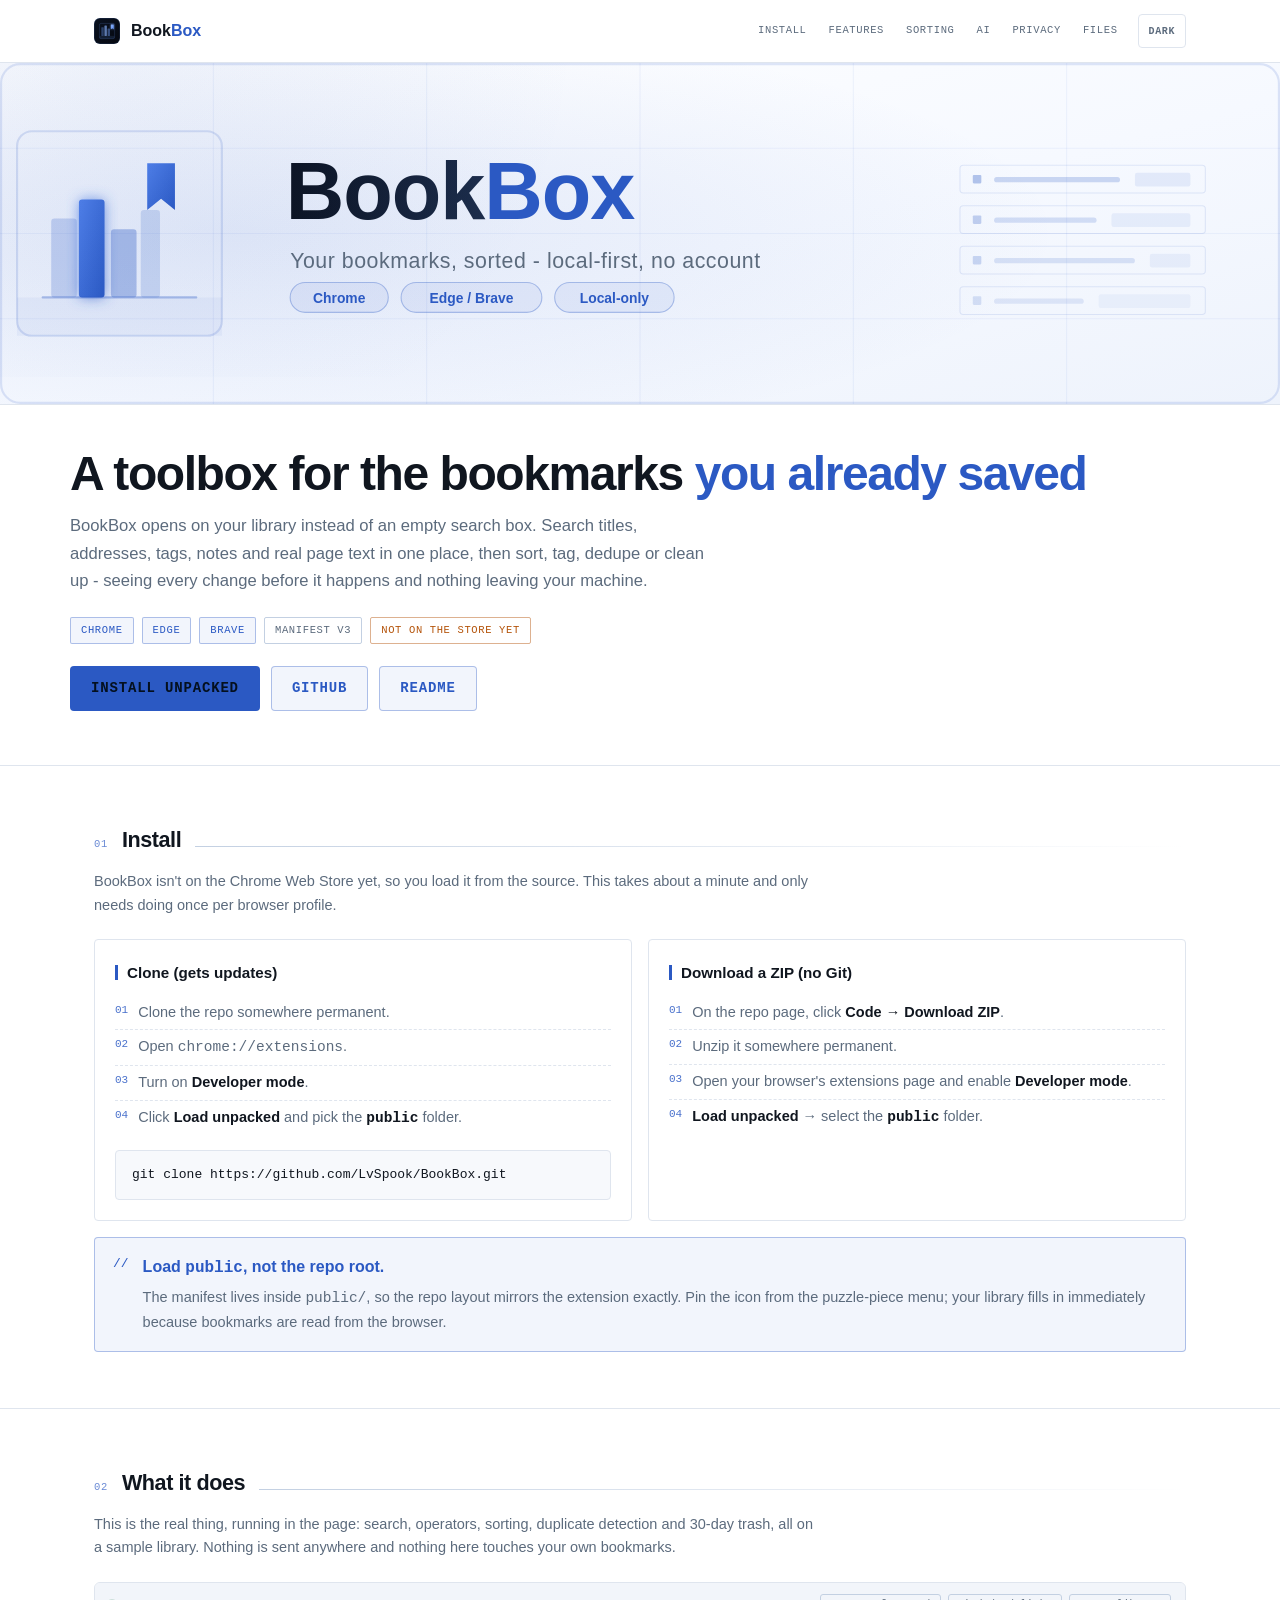
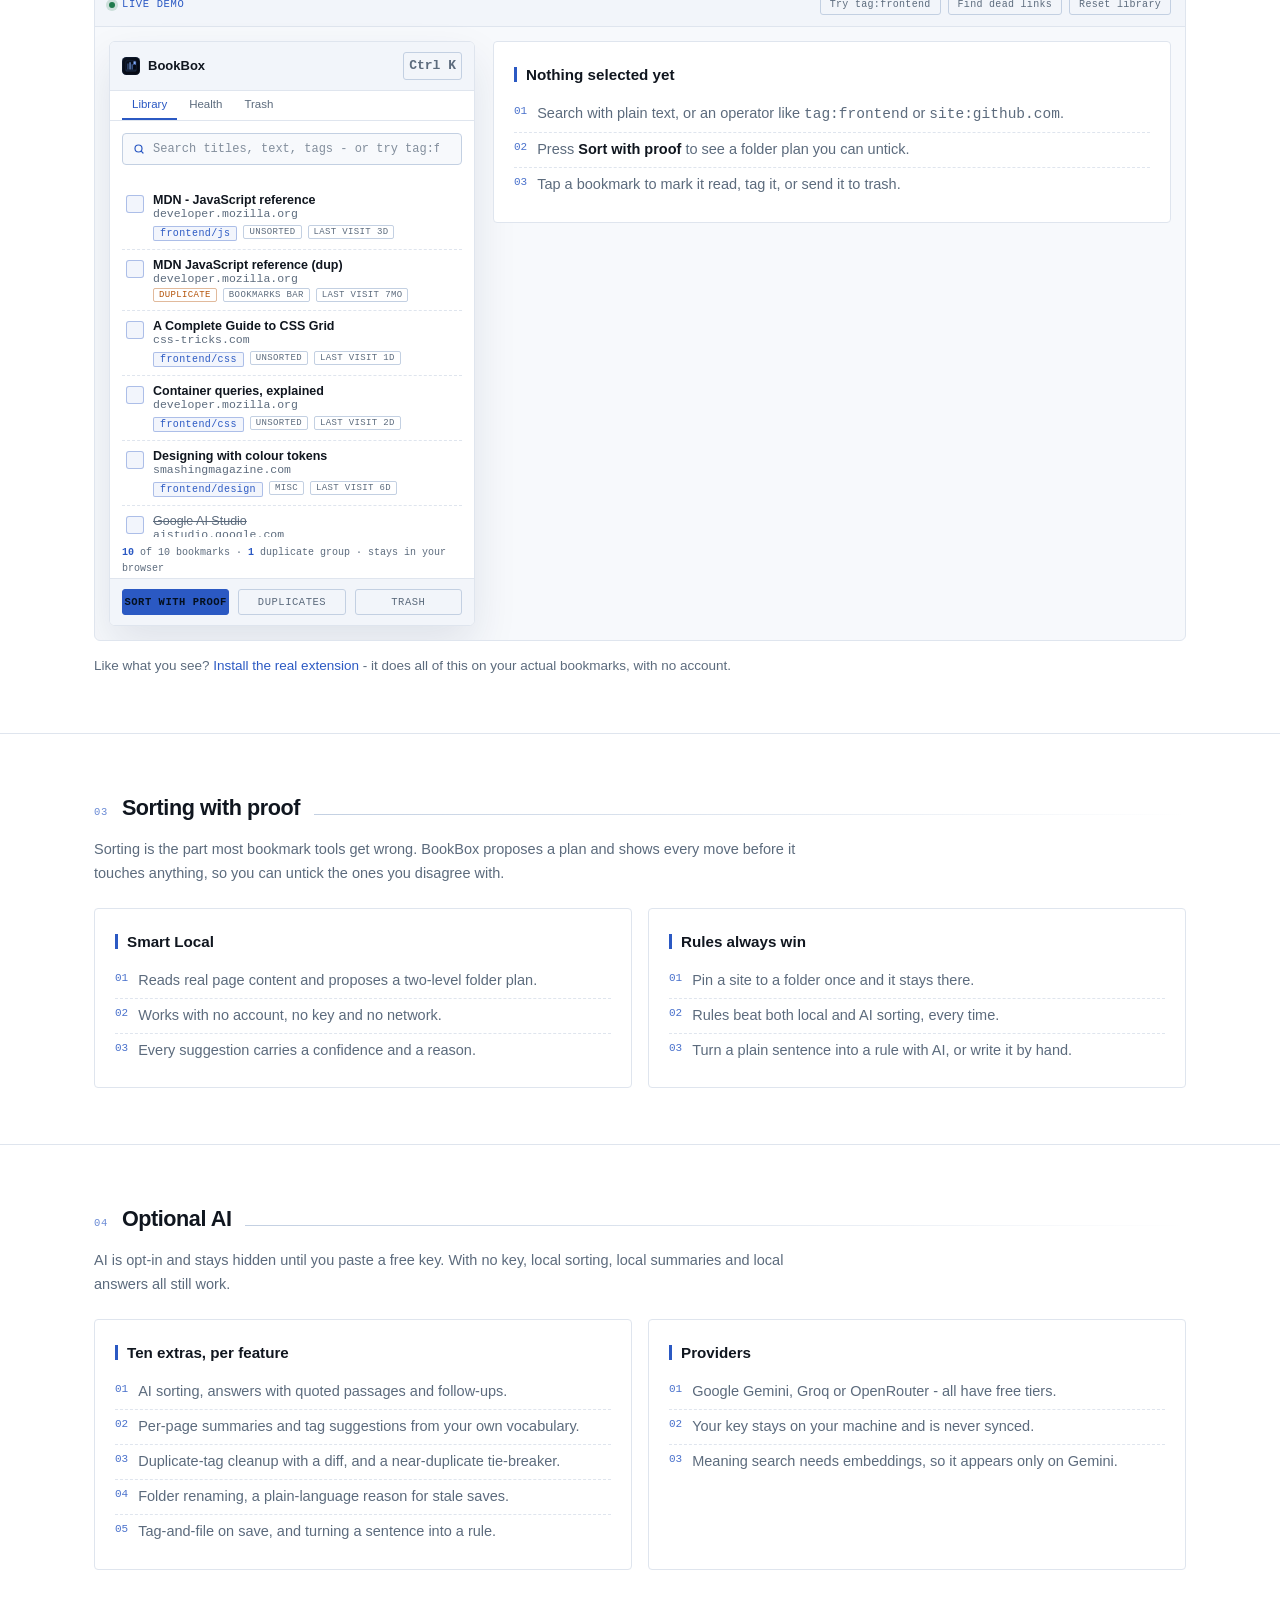
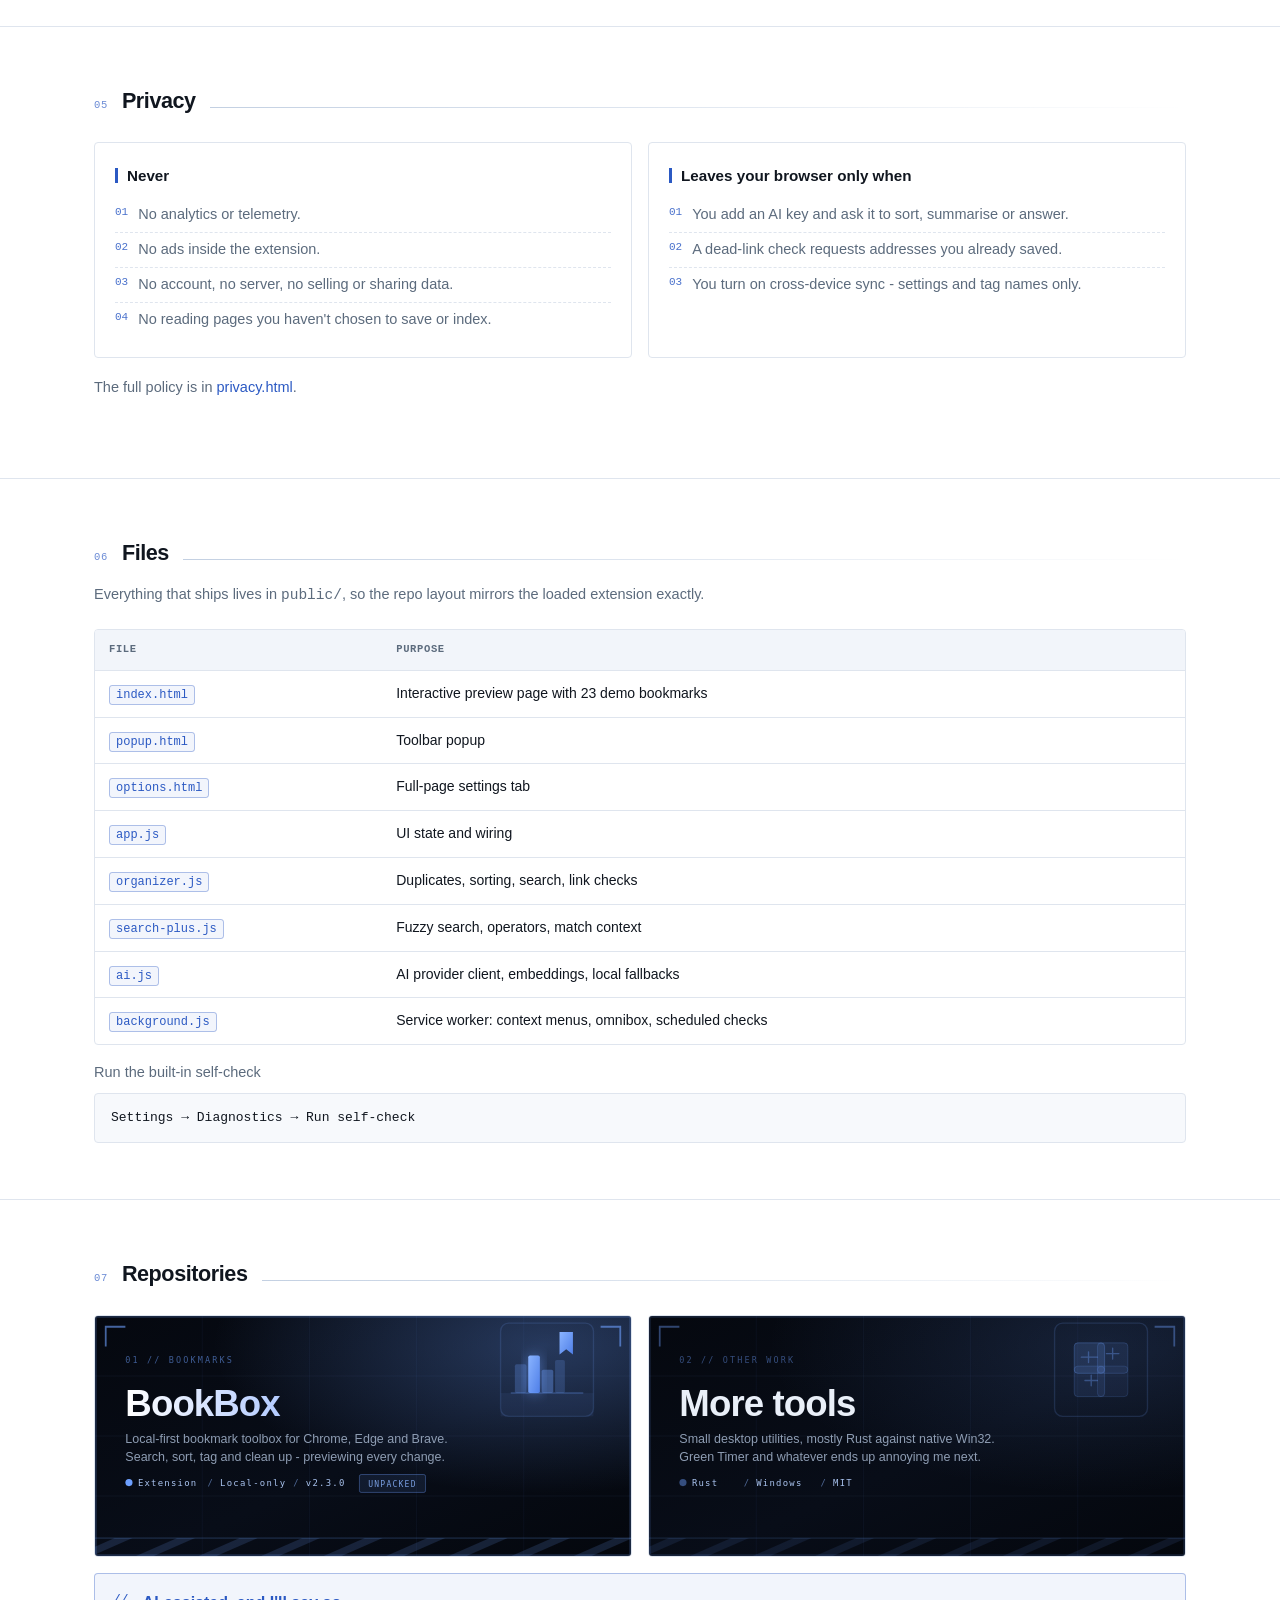
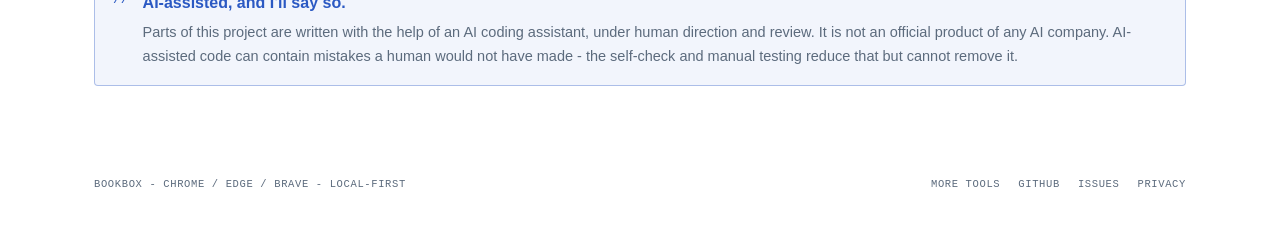
==== commit 0fa24453: "Use the repository's real Pages address" ====
--- a/docs/index.html
+++ b/docs/index.html
@@ -9,7 +9,7 @@
 <meta property="og:description" content="Your bookmarks, sorted - local-first, no account.">
 <meta property="og:type" content="website">
 <meta property="og:image" content="assets/banner-dark.svg">
-<meta property="og:url" content="https://lvspook.github.io/bookbox/">
+<meta property="og:url" content="https://lvspook.github.io/BookBox/">
 <link rel="icon" href="assets/logo.svg" type="image/svg+xml">
 <link rel="stylesheet" href="style.css">
 <script>
@@ -63,8 +63,8 @@
 
     <div class="cta-row">
       <a class="btn solid" href="#install">Install unpacked</a>
-      <a class="btn" href="https://github.com/LvSpook/bookbox">GitHub</a>
-      <a class="btn" href="https://github.com/LvSpook/bookbox#readme">README</a>
+      <a class="btn" href="https://github.com/LvSpook/BookBox">GitHub</a>
+      <a class="btn" href="https://github.com/LvSpook/BookBox#readme">README</a>
     </div>
   </div>
 </header>
@@ -93,7 +93,7 @@
             <li><span class="n">03</span><span>Turn on <strong>Developer mode</strong>.</span></li>
             <li><span class="n">04</span><span>Click <strong>Load unpacked</strong> and pick the <strong><code>public</code></strong> folder.</span></li>
           </ul>
-          <pre style="margin-top:14px"><code>git clone https://github.com/LvSpook/bookbox.git</code></pre>
+          <pre style="margin-top:14px"><code>git clone https://github.com/LvSpook/BookBox.git</code></pre>
         </div>
 
         <div class="card">
@@ -360,7 +360,7 @@
       </div>
 
       <div class="grid2">
-        <a class="card" href="https://lvspook.github.io/bookbox/" style="display:block;padding:0;overflow:hidden">
+        <a class="card" href="https://lvspook.github.io/BookBox/" style="display:block;padding:0;overflow:hidden">
           <img src="assets/card-bookbox.svg" alt="BookBox - local-first bookmark toolbox" style="display:block;width:100%">
         </a>
         <a class="card" href="https://lvspook.github.io/LvSpook/" style="display:block;padding:0;overflow:hidden">
@@ -390,8 +390,8 @@
     <span class="mono">BOOKBOX - CHROME / EDGE / BRAVE - LOCAL-FIRST</span>
     <nav class="mono">
       <a href="https://lvspook.github.io/LvSpook/">More tools</a>
-      <a href="https://github.com/LvSpook/bookbox">GitHub</a>
-      <a href="https://github.com/LvSpook/bookbox/issues">Issues</a>
+      <a href="https://github.com/LvSpook/BookBox">GitHub</a>
+      <a href="https://github.com/LvSpook/BookBox/issues">Issues</a>
       <a href="privacy.html">Privacy</a>
     </nav>
   </div>
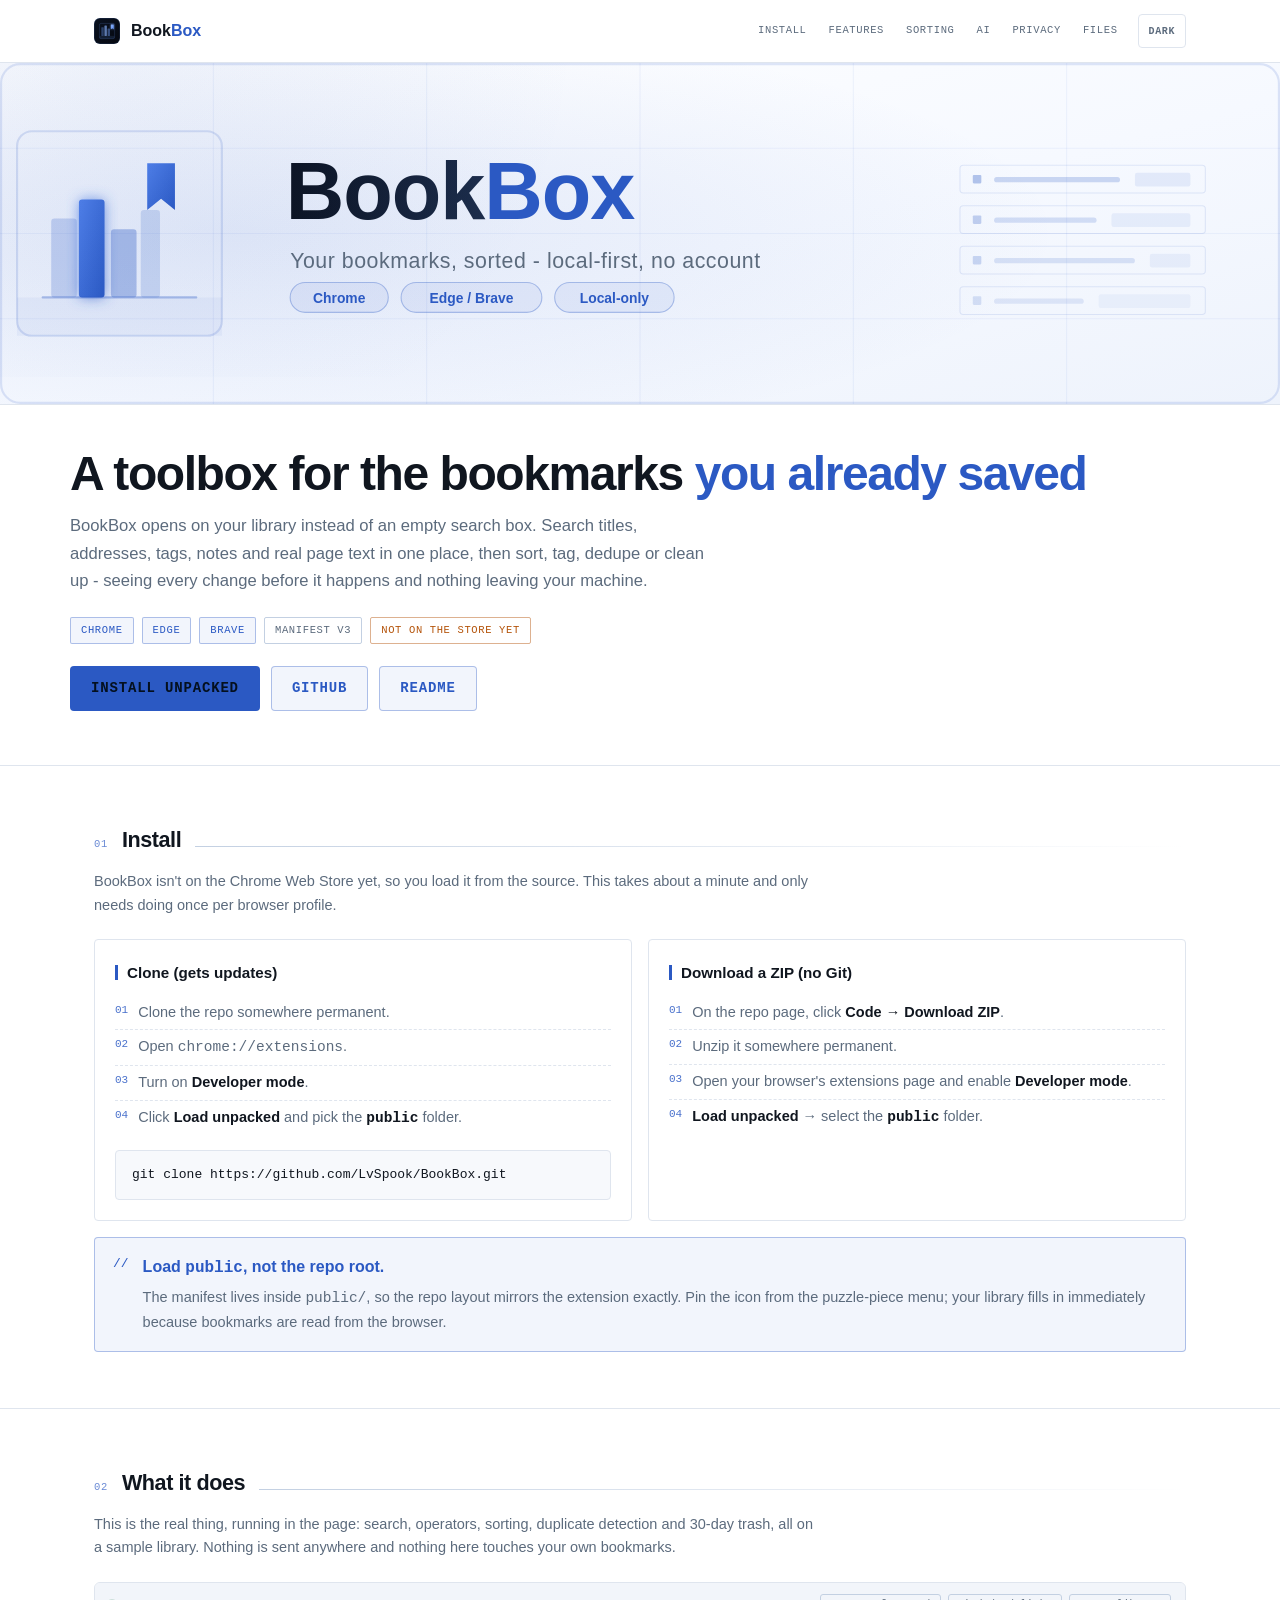
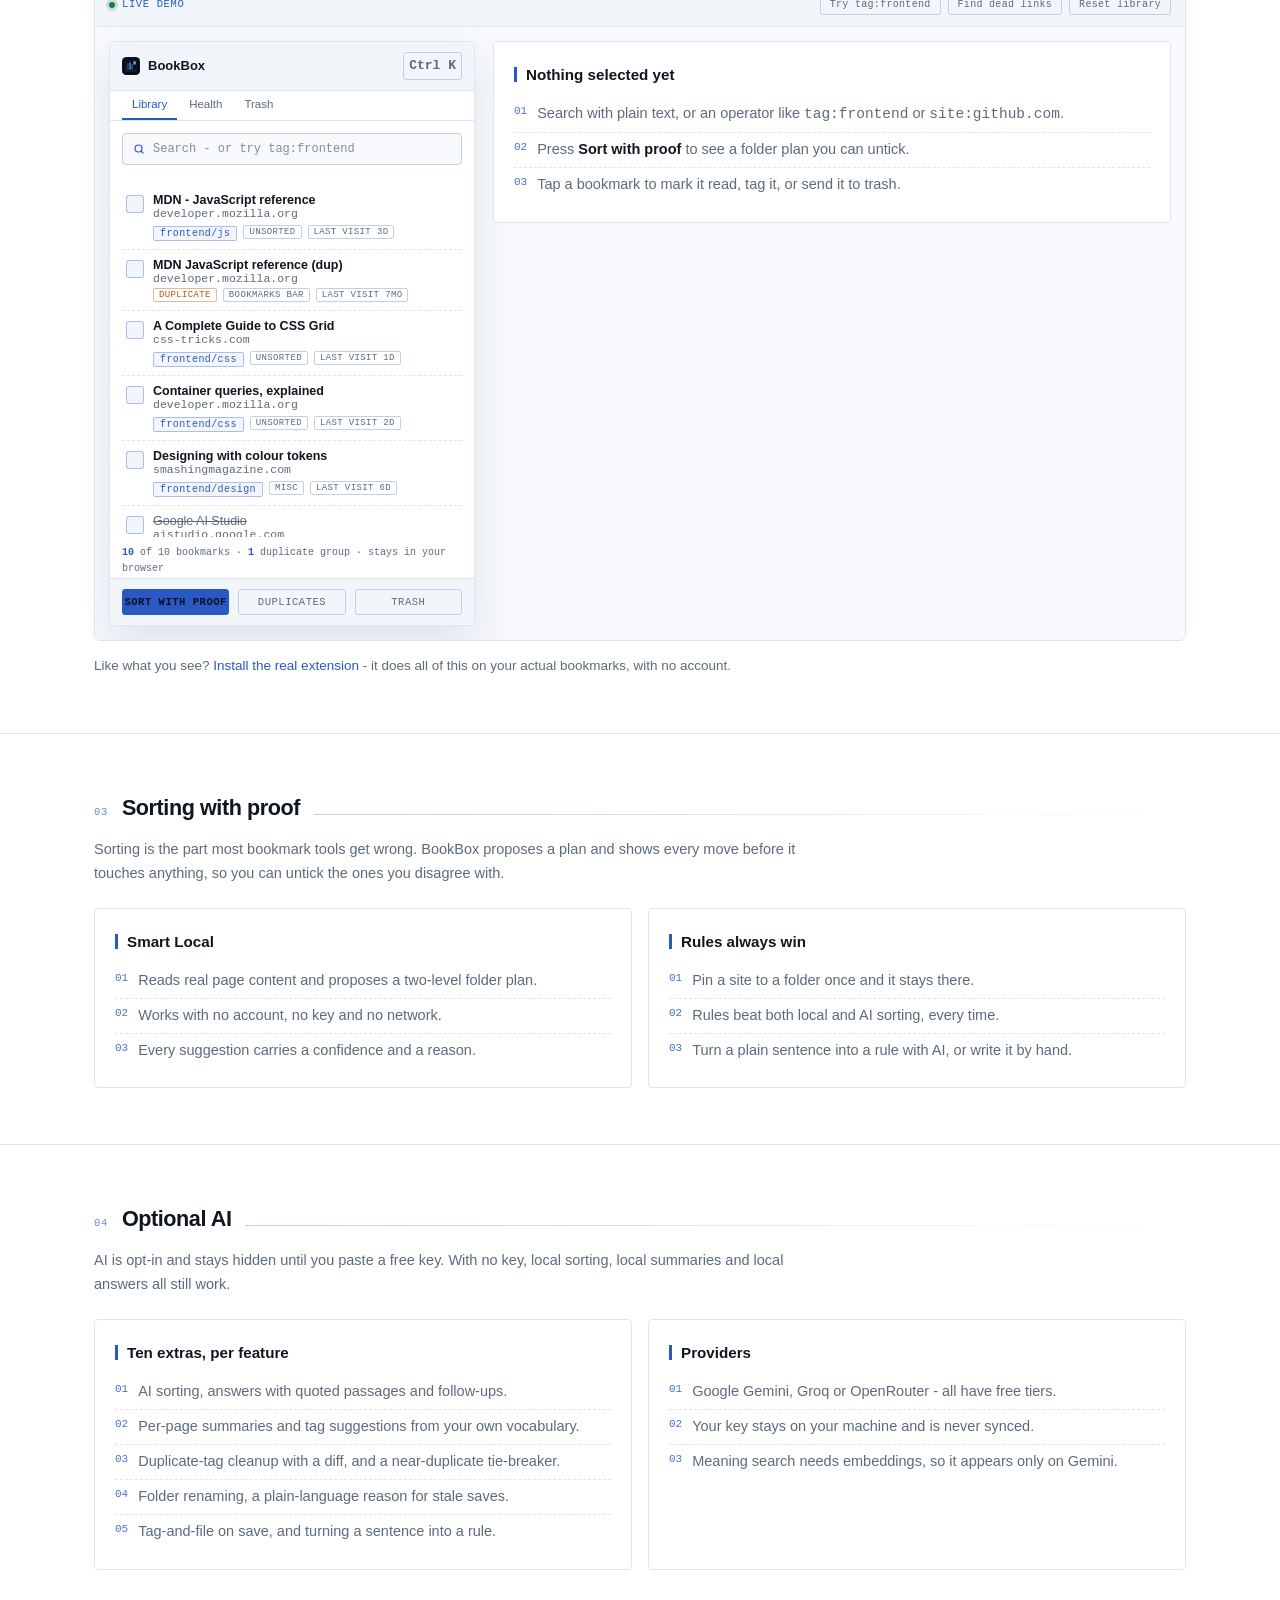
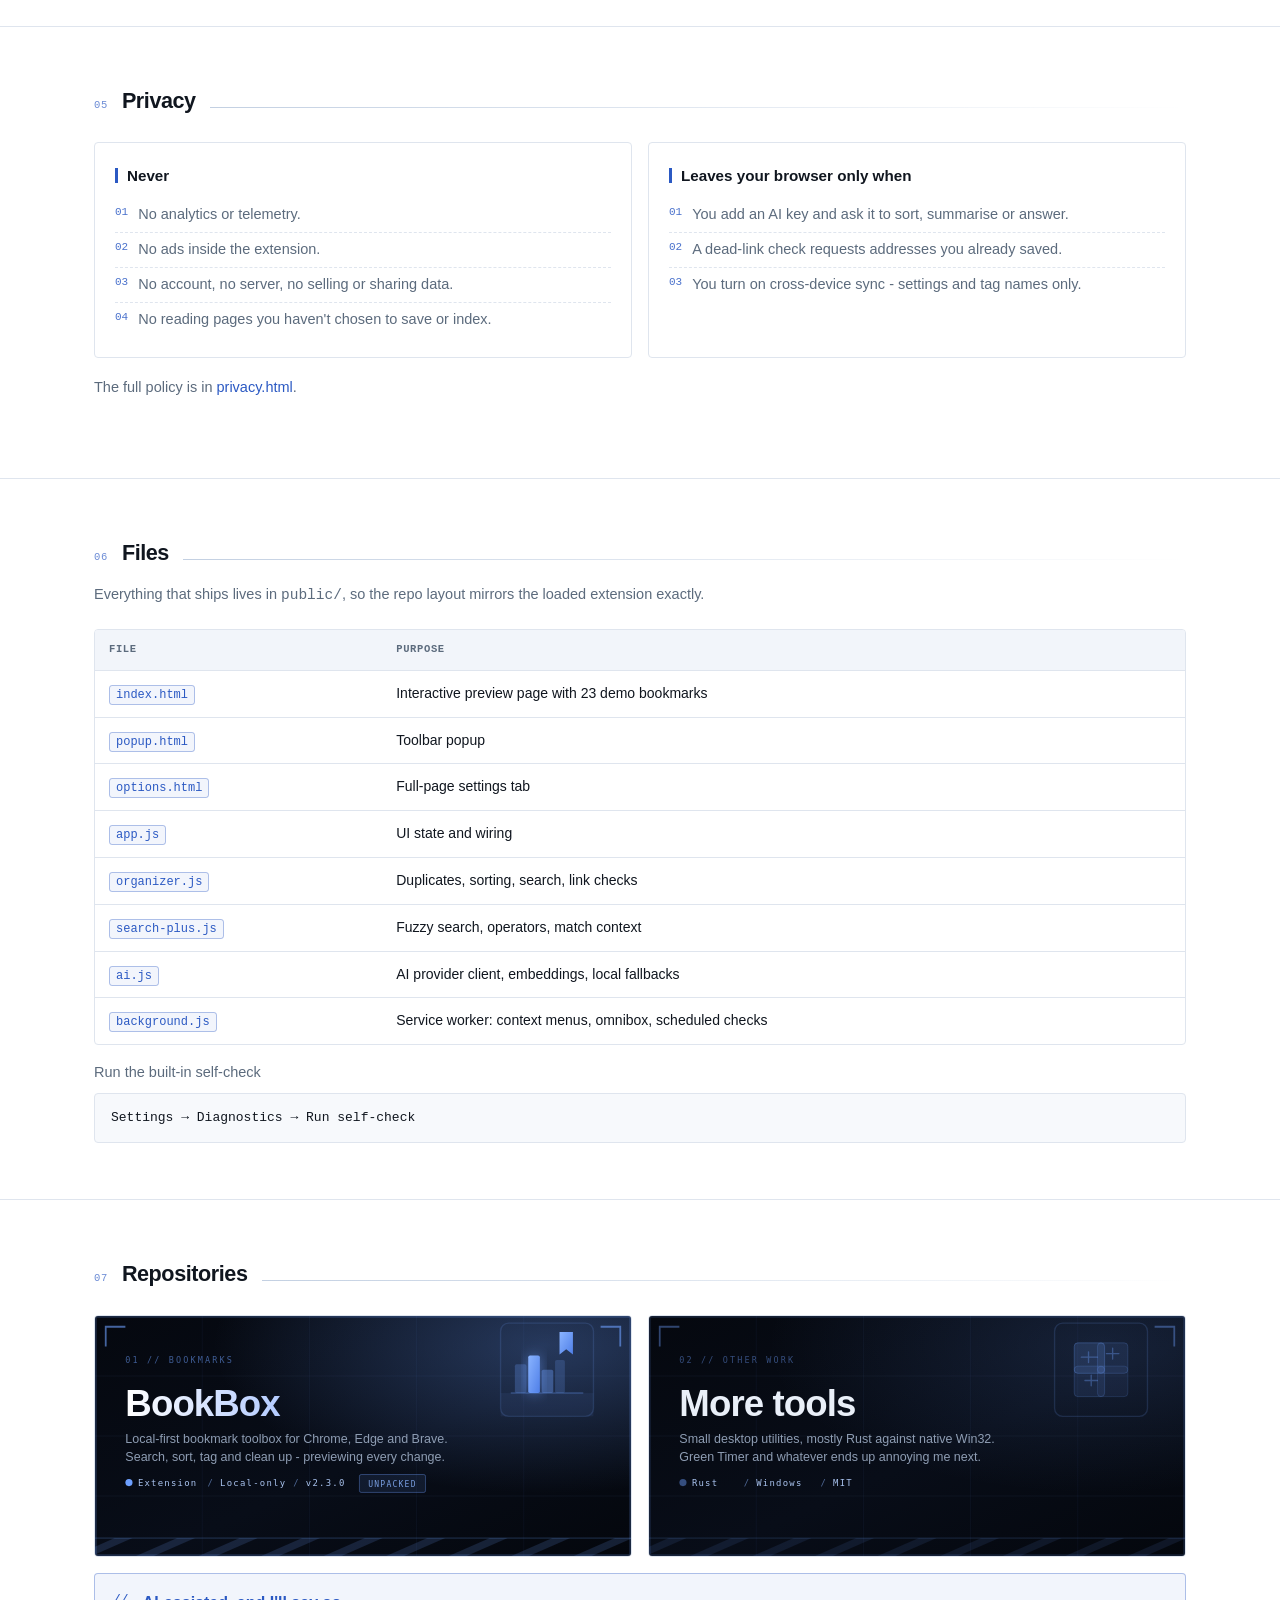
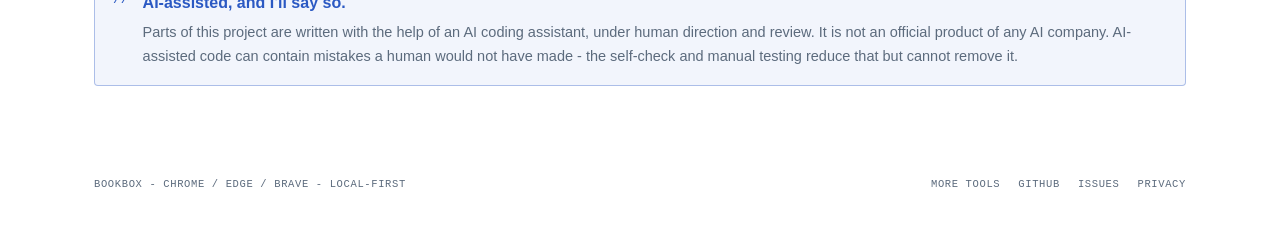
==== commit ce639f9d: "Shorten the demo search placeholder" ====
--- a/docs/index.html
+++ b/docs/index.html
@@ -162,7 +162,7 @@
             <div class="demo-panel" data-panel="library">
               <label class="mock-search" for="demo-q">
                 <svg width="12" height="12" viewBox="0 0 24 24" fill="none" stroke="currentColor" stroke-width="2.4" stroke-linecap="round" aria-hidden="true"><circle cx="11" cy="11" r="7"/><path d="M20 20l-3.6-3.6"/></svg>
-                <input id="demo-q" type="search" autocomplete="off" spellcheck="false" placeholder="Search titles, text, tags - or try tag:frontend">
+                <input id="demo-q" type="search" autocomplete="off" spellcheck="false" placeholder="Search - or try tag:frontend">
               </label>
               <div class="demo-chips" id="demo-active-filters"></div>
               <div class="mock-list" id="demo-results" role="list" aria-live="polite"></div>
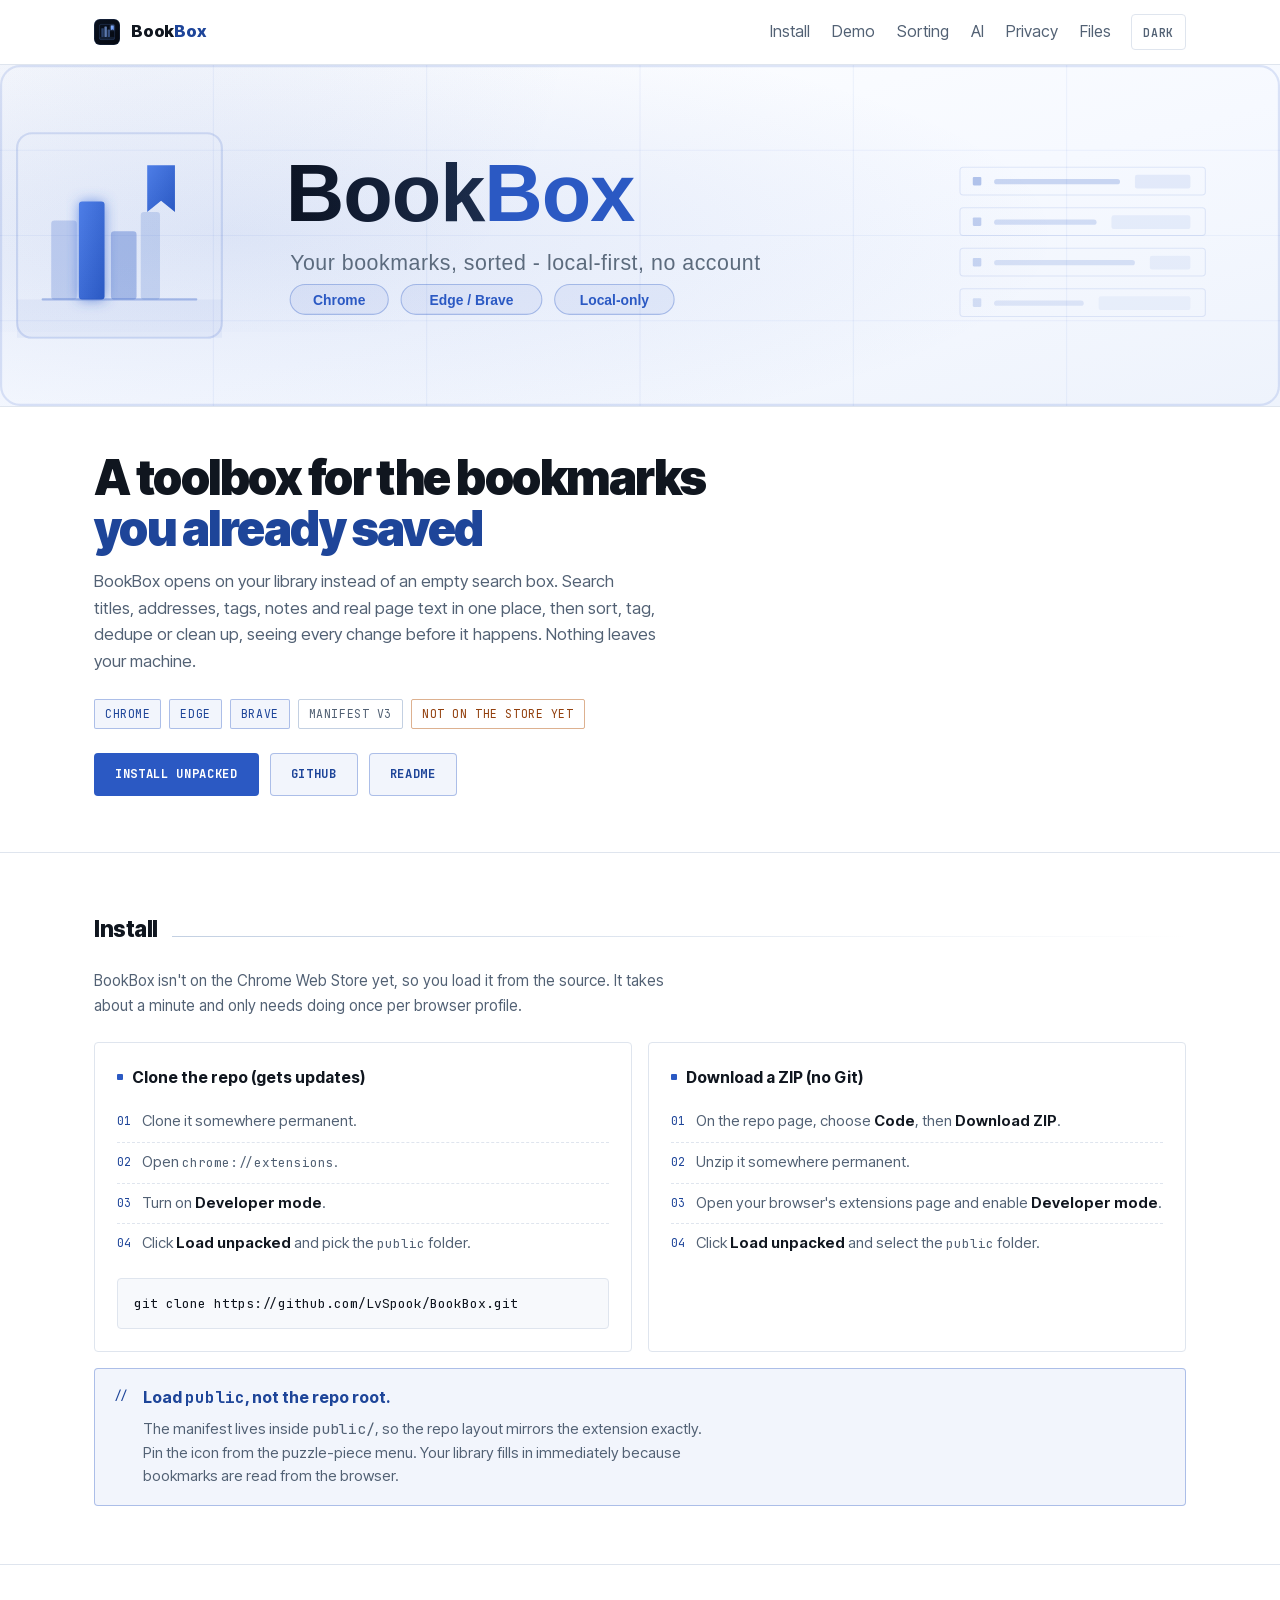
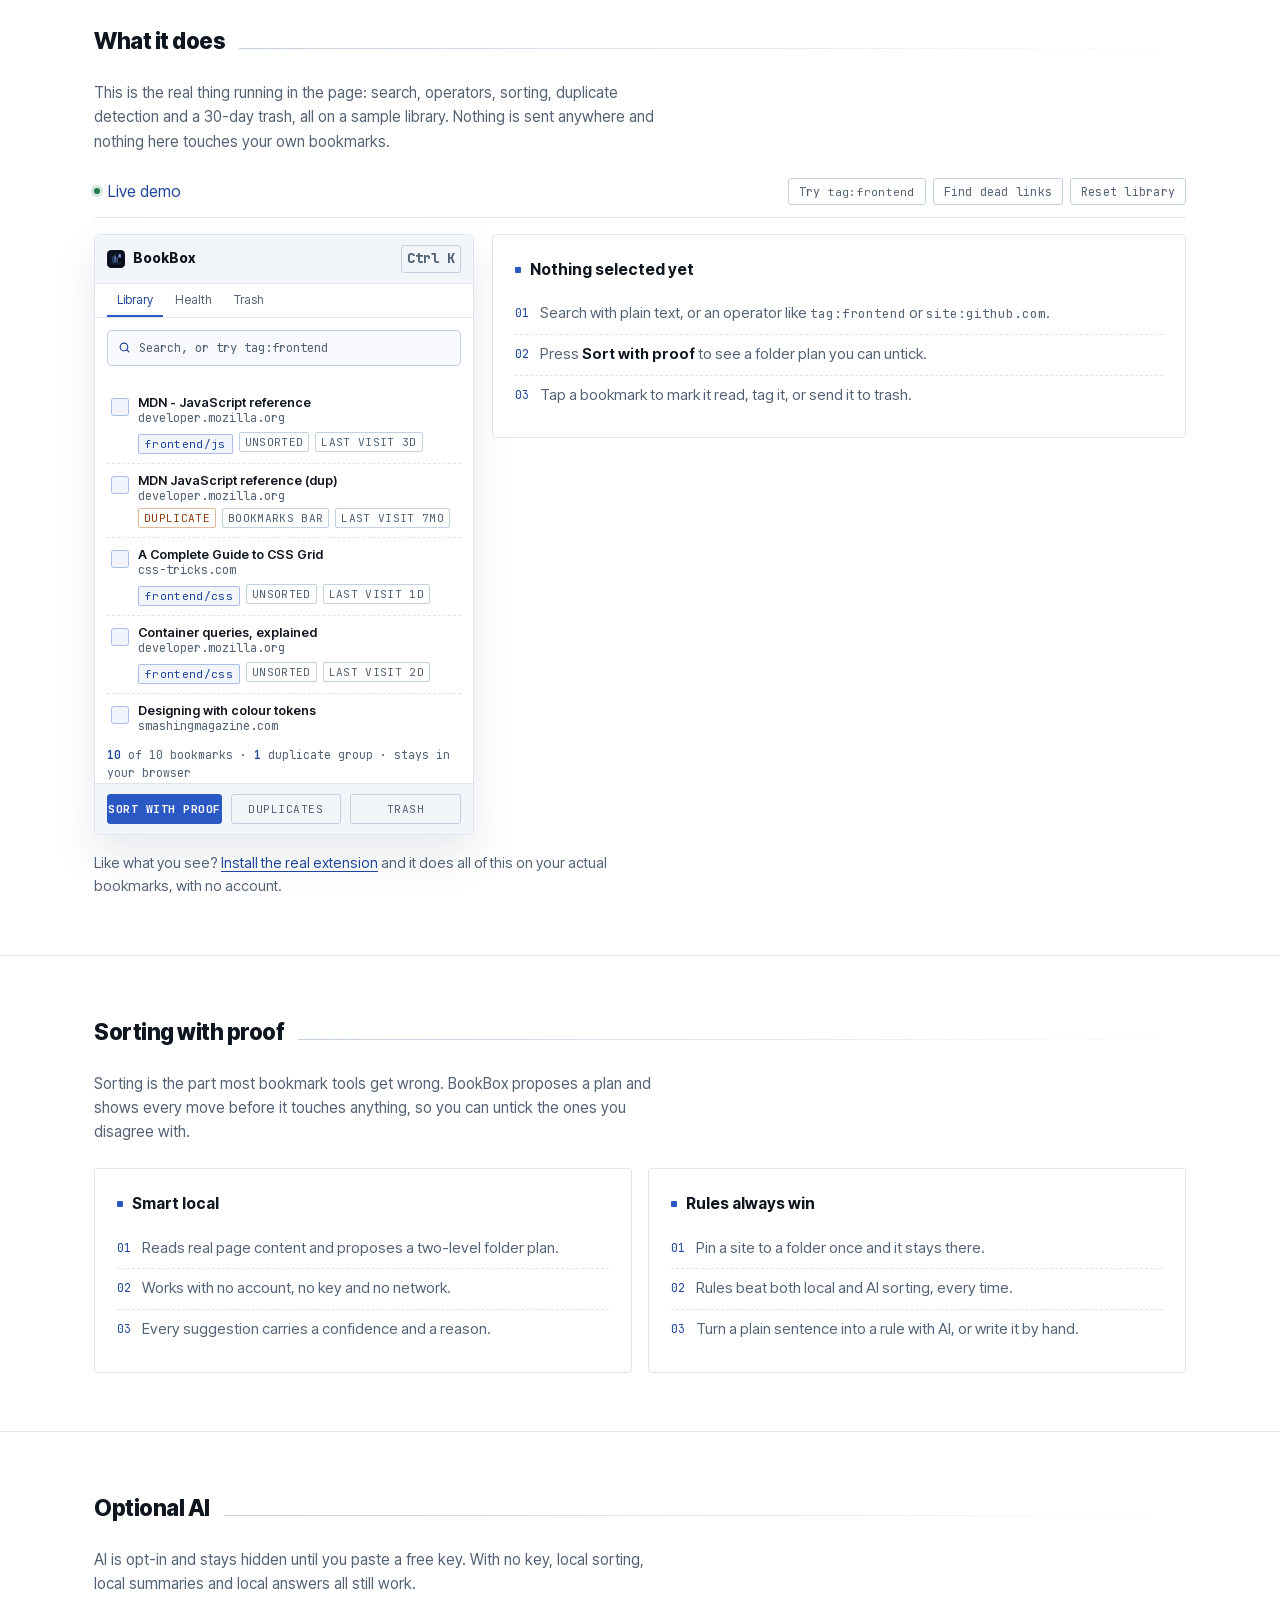
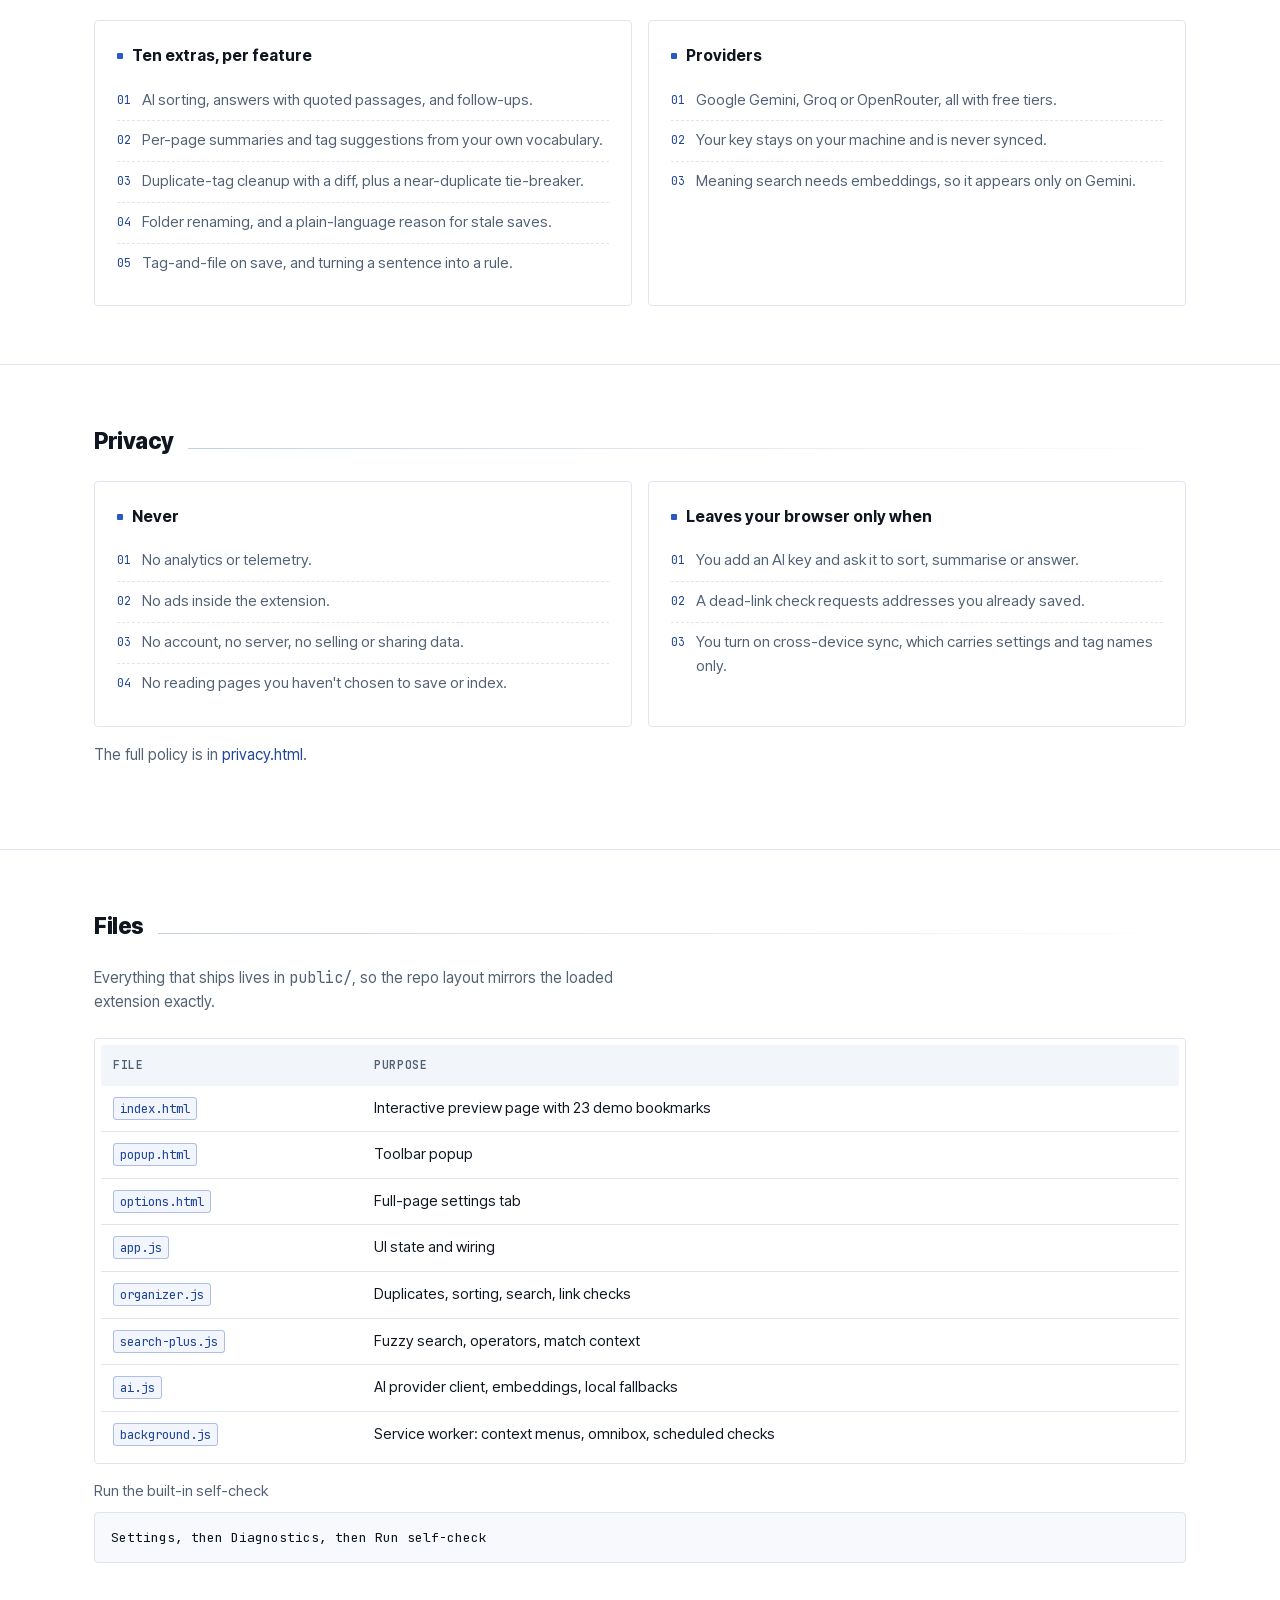
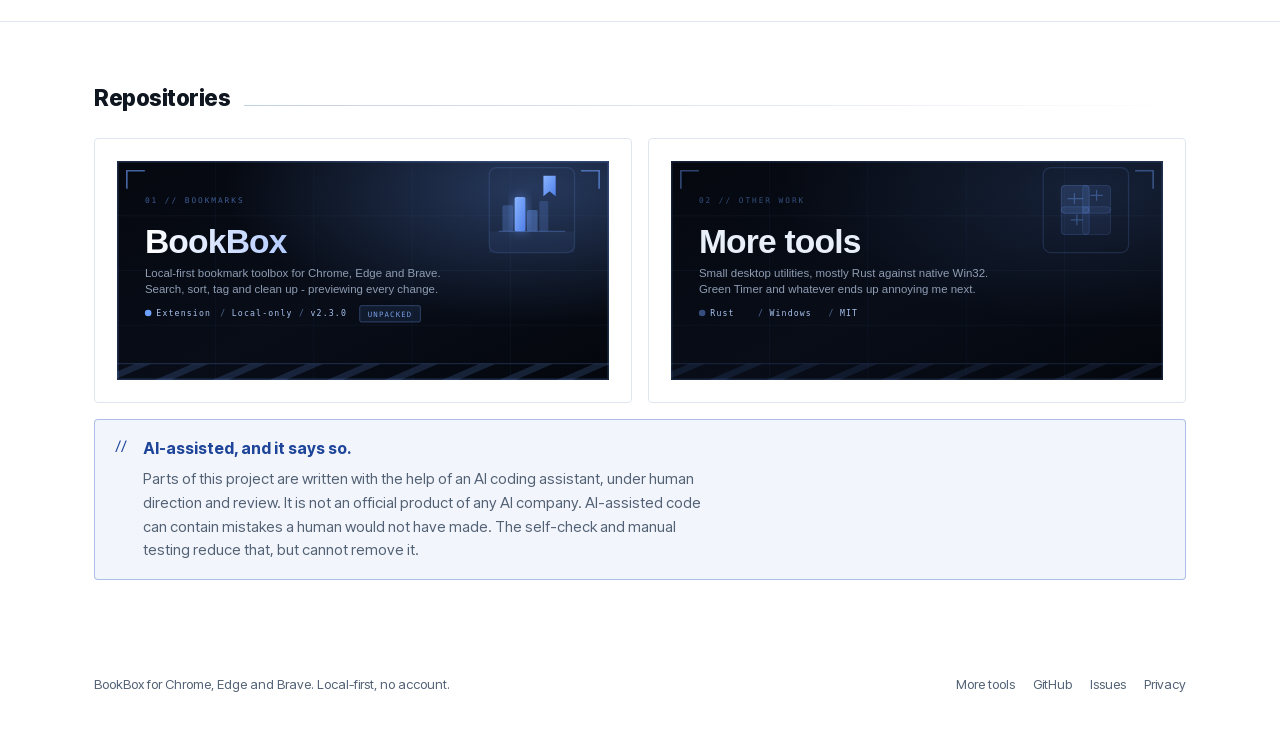
==== commit 79284917: "Rebuild the site pages around readable colour, real icons and self-hosted type The solid button, the" ====
--- a/docs/index.html
+++ b/docs/index.html
@@ -3,14 +3,18 @@
 <head>
 <meta charset="utf-8">
 <meta name="viewport" content="width=device-width, initial-scale=1">
-<title>BookBox - local-first bookmark toolbox for Chrome, Edge and Brave</title>
-<meta name="description" content="BookBox opens on your library instead of an empty search box. Search saved page text, sort bookmarks with proof, and clean up duplicates under 30-day trash - all local, no account.">
+<title>BookBox: a local-first bookmark toolbox for Chrome, Edge and Brave</title>
+<meta name="description" content="BookBox opens on your library instead of an empty search box. Search saved page text, sort bookmarks with proof, and clean up duplicates under a 30-day trash. All local, no account.">
+<meta name="theme-color" content="#04060b" media="(prefers-color-scheme: dark)">
+<meta name="theme-color" content="#ffffff" media="(prefers-color-scheme: light)">
 <meta property="og:title" content="BookBox">
-<meta property="og:description" content="Your bookmarks, sorted - local-first, no account.">
+<meta property="og:description" content="Your bookmarks, sorted. Local-first, no account.">
 <meta property="og:type" content="website">
 <meta property="og:image" content="assets/banner-dark.svg">
 <meta property="og:url" content="https://lvspook.github.io/BookBox/">
 <link rel="icon" href="assets/logo.svg" type="image/svg+xml">
+<link rel="preload" href="assets/fonts/inter-tight-latin.woff2" as="font" type="font/woff2" crossorigin>
+<link rel="preload" href="assets/fonts/jetbrains-mono-latin.woff2" as="font" type="font/woff2" crossorigin>
 <link rel="stylesheet" href="style.css">
 <script>
   (function () {
@@ -23,34 +27,38 @@
 </head>
 <body>
 
+<a class="skip" href="#main">Skip to content</a>
+
 <nav class="nav">
   <div class="wrap nav-inner">
     <a class="brand" href="#top">
-      <img src="assets/logo.svg" alt="" width="28" height="28">
+      <img src="assets/logo.svg" alt="" width="26" height="26">
       <span>Book<b>Box</b></span>
     </a>
-    <div class="nav-links mono">
+    <div class="nav-links">
       <a href="#install">Install</a>
-      <a href="#features">Features</a>
+      <a href="#features">Demo</a>
       <a href="#sorting">Sorting</a>
       <a href="#ai">AI</a>
       <a href="#privacy">Privacy</a>
       <a href="#files">Files</a>
     </div>
-    <button class="theme-toggle mono" id="theme-toggle" type="button" aria-label="Toggle colour scheme" title="Toggle colour scheme">Light</button>
+    <button class="theme-toggle" id="theme-toggle" type="button" aria-label="Switch colour scheme">
+      <span class="theme-label">Light</span>
+    </button>
   </div>
 </nav>
 
 <header class="hero" id="top">
-  <img class="hero-banner" id="hero-banner" src="assets/banner-dark.svg" alt="BookBox - local-first bookmark toolbox for Chrome, Edge and Brave">
+  <img class="hero-banner" id="hero-banner" src="assets/banner-dark.svg" alt="BookBox reading a bookmark library across Chrome, Edge and Brave" width="1200" height="360">
 
   <div class="wrap hero-body">
     <h1>A toolbox for the bookmarks <em>you already saved</em></h1>
     <p>
       BookBox opens on your library instead of an empty search box. Search titles,
       addresses, tags, notes and real page text in one place, then sort, tag,
-      dedupe or clean up - seeing every change before it happens and nothing
-      leaving your machine.
+      dedupe or clean up, seeing every change before it happens. Nothing leaves
+      your machine.
     </p>
 
     <div class="pill-row">
@@ -69,51 +77,50 @@
   </div>
 </header>
 
-<main>
+<main id="main">
 
   <section id="install">
     <div class="wrap">
       <div class="sec-head">
-        <span class="idx mono">01</span>
         <h2>Install</h2>
         <span class="rule"></span>
       </div>
 
       <p class="sec-note">
         BookBox isn't on the Chrome Web Store yet, so you load it from the source.
-        This takes about a minute and only needs doing once per browser profile.
+        It takes about a minute and only needs doing once per browser profile.
       </p>
 
       <div class="grid2">
         <div class="card">
-          <h3><span class="bar"></span> Clone (gets updates)</h3>
-          <ul>
-            <li><span class="n">01</span><span>Clone the repo somewhere permanent.</span></li>
+          <h3><span class="bar"></span>Clone the repo (gets updates)</h3>
+          <ul>
+            <li><span class="n">01</span><span>Clone it somewhere permanent.</span></li>
             <li><span class="n">02</span><span>Open <code>chrome://extensions</code>.</span></li>
             <li><span class="n">03</span><span>Turn on <strong>Developer mode</strong>.</span></li>
-            <li><span class="n">04</span><span>Click <strong>Load unpacked</strong> and pick the <strong><code>public</code></strong> folder.</span></li>
-          </ul>
-          <pre style="margin-top:14px"><code>git clone https://github.com/LvSpook/BookBox.git</code></pre>
-        </div>
-
-        <div class="card">
-          <h3><span class="bar"></span> Download a ZIP (no Git)</h3>
-          <ul>
-            <li><span class="n">01</span><span>On the repo page, click <strong>Code &rarr; Download ZIP</strong>.</span></li>
+            <li><span class="n">04</span><span>Click <strong>Load unpacked</strong> and pick the <code>public</code> folder.</span></li>
+          </ul>
+          <pre class="card-pre"><code>git clone https://github.com/LvSpook/BookBox.git</code></pre>
+        </div>
+
+        <div class="card">
+          <h3><span class="bar"></span>Download a ZIP (no Git)</h3>
+          <ul>
+            <li><span class="n">01</span><span>On the repo page, choose <strong>Code</strong>, then <strong>Download ZIP</strong>.</span></li>
             <li><span class="n">02</span><span>Unzip it somewhere permanent.</span></li>
             <li><span class="n">03</span><span>Open your browser's extensions page and enable <strong>Developer mode</strong>.</span></li>
-            <li><span class="n">04</span><span><strong>Load unpacked</strong> &rarr; select the <strong><code>public</code></strong> folder.</span></li>
-          </ul>
-        </div>
-      </div>
-
-      <div class="notice" style="margin-top:16px">
-        <span class="ico">//</span>
+            <li><span class="n">04</span><span>Click <strong>Load unpacked</strong> and select the <code>public</code> folder.</span></li>
+          </ul>
+        </div>
+      </div>
+
+      <div class="notice spaced">
+        <span class="ico" aria-hidden="true">//</span>
         <div>
           <strong>Load <code>public</code>, not the repo root.</strong>
           <p>
             The manifest lives inside <code>public/</code>, so the repo layout mirrors
-            the extension exactly. Pin the icon from the puzzle-piece menu; your
+            the extension exactly. Pin the icon from the puzzle-piece menu. Your
             library fills in immediately because bookmarks are read from the browser.
           </p>
         </div>
@@ -124,20 +131,19 @@
   <section id="features">
     <div class="wrap">
       <div class="sec-head">
-        <span class="idx mono">02</span>
         <h2>What it does</h2>
         <span class="rule"></span>
       </div>
 
       <p class="sec-note">
-        This is the real thing, running in the page: search, operators, sorting,
-        duplicate detection and 30-day trash, all on a sample library. Nothing is
+        This is the real thing running in the page: search, operators, sorting,
+        duplicate detection and a 30-day trash, all on a sample library. Nothing is
         sent anywhere and nothing here touches your own bookmarks.
       </p>
 
       <div class="demo" id="demo">
         <div class="demo-head">
-          <span class="demo-eyebrow mono">Live demo</span>
+          <span class="demo-eyebrow">Live demo</span>
           <div class="demo-steps" role="group" aria-label="Try these">
             <button type="button" class="demo-chip" data-try="grid">Try <code>tag:frontend</code></button>
             <button type="button" class="demo-chip" data-try="dead">Find dead links</button>
@@ -148,7 +154,7 @@
         <div class="mock-wrap">
           <div class="mock">
             <div class="mock-bar">
-              <img src="assets/logo.svg" alt="">
+              <img src="assets/logo.svg" alt="" width="18" height="18">
               <span>BookBox</span>
               <span class="kbd">Ctrl K</span>
             </div>
@@ -161,8 +167,8 @@
 
             <div class="demo-panel" data-panel="library">
               <label class="mock-search" for="demo-q">
-                <svg width="12" height="12" viewBox="0 0 24 24" fill="none" stroke="currentColor" stroke-width="2.4" stroke-linecap="round" aria-hidden="true"><circle cx="11" cy="11" r="7"/><path d="M20 20l-3.6-3.6"/></svg>
-                <input id="demo-q" type="search" autocomplete="off" spellcheck="false" placeholder="Search - or try tag:frontend">
+                <svg class="icon" width="13" height="13" viewBox="0 0 24 24" fill="none" stroke="currentColor" stroke-width="2.2" stroke-linecap="round" aria-hidden="true"><circle cx="11" cy="11" r="7"/><path d="M20 20l-3.6-3.6"/></svg>
+                <input id="demo-q" type="search" autocomplete="off" spellcheck="false" placeholder="Search, or try tag:frontend">
               </label>
               <div class="demo-chips" id="demo-active-filters"></div>
               <div class="mock-list" id="demo-results" role="list" aria-live="polite"></div>
@@ -186,7 +192,7 @@
 
           <div class="demo-side" id="demo-side" aria-live="polite">
             <div class="card demo-empty">
-              <h3><span class="bar"></span> Nothing selected yet</h3>
+              <h3><span class="bar"></span>Nothing selected yet</h3>
               <ul>
                 <li><span class="n">01</span><span>Search with plain text, or an operator like <code>tag:frontend</code> or <code>site:github.com</code>.</span></li>
                 <li><span class="n">02</span><span>Press <strong>Sort with proof</strong> to see a folder plan you can untick.</span></li>
@@ -198,9 +204,8 @@
       </div>
 
       <p class="demo-note">
-        Like what you see?
-        <a href="#install">Install the real extension</a> - it does all of this on
-        your actual bookmarks, with no account.
+        Like what you see? <a href="#install">Install the real extension</a> and it
+        does all of this on your actual bookmarks, with no account.
       </p>
     </div>
   </section>
@@ -208,7 +213,6 @@
   <section id="sorting">
     <div class="wrap">
       <div class="sec-head">
-        <span class="idx mono">03</span>
         <h2>Sorting with proof</h2>
         <span class="rule"></span>
       </div>
@@ -221,7 +225,7 @@
 
       <div class="grid2">
         <div class="card">
-          <h3><span class="bar"></span> Smart Local</h3>
+          <h3><span class="bar"></span>Smart local</h3>
           <ul>
             <li><span class="n">01</span><span>Reads real page content and proposes a two-level folder plan.</span></li>
             <li><span class="n">02</span><span>Works with no account, no key and no network.</span></li>
@@ -229,7 +233,7 @@
           </ul>
         </div>
         <div class="card">
-          <h3><span class="bar"></span> Rules always win</h3>
+          <h3><span class="bar"></span>Rules always win</h3>
           <ul>
             <li><span class="n">01</span><span>Pin a site to a folder once and it stays there.</span></li>
             <li><span class="n">02</span><span>Rules beat both local and AI sorting, every time.</span></li>
@@ -243,7 +247,6 @@
   <section id="ai">
     <div class="wrap">
       <div class="sec-head">
-        <span class="idx mono">04</span>
         <h2>Optional AI</h2>
         <span class="rule"></span>
       </div>
@@ -255,19 +258,19 @@
 
       <div class="grid2">
         <div class="card">
-          <h3><span class="bar"></span> Ten extras, per feature</h3>
-          <ul>
-            <li><span class="n">01</span><span>AI sorting, answers with quoted passages and follow-ups.</span></li>
+          <h3><span class="bar"></span>Ten extras, per feature</h3>
+          <ul>
+            <li><span class="n">01</span><span>AI sorting, answers with quoted passages, and follow-ups.</span></li>
             <li><span class="n">02</span><span>Per-page summaries and tag suggestions from your own vocabulary.</span></li>
-            <li><span class="n">03</span><span>Duplicate-tag cleanup with a diff, and a near-duplicate tie-breaker.</span></li>
-            <li><span class="n">04</span><span>Folder renaming, a plain-language reason for stale saves.</span></li>
+            <li><span class="n">03</span><span>Duplicate-tag cleanup with a diff, plus a near-duplicate tie-breaker.</span></li>
+            <li><span class="n">04</span><span>Folder renaming, and a plain-language reason for stale saves.</span></li>
             <li><span class="n">05</span><span>Tag-and-file on save, and turning a sentence into a rule.</span></li>
           </ul>
         </div>
         <div class="card">
-          <h3><span class="bar"></span> Providers</h3>
-          <ul>
-            <li><span class="n">01</span><span>Google Gemini, Groq or OpenRouter - all have free tiers.</span></li>
+          <h3><span class="bar"></span>Providers</h3>
+          <ul>
+            <li><span class="n">01</span><span>Google Gemini, Groq or OpenRouter, all with free tiers.</span></li>
             <li><span class="n">02</span><span>Your key stays on your machine and is never synced.</span></li>
             <li><span class="n">03</span><span>Meaning search needs embeddings, so it appears only on Gemini.</span></li>
           </ul>
@@ -279,14 +282,13 @@
   <section id="privacy">
     <div class="wrap">
       <div class="sec-head">
-        <span class="idx mono">05</span>
         <h2>Privacy</h2>
         <span class="rule"></span>
       </div>
 
       <div class="grid2">
         <div class="card">
-          <h3><span class="bar"></span> Never</h3>
+          <h3><span class="bar"></span>Never</h3>
           <ul>
             <li><span class="n">01</span><span>No analytics or telemetry.</span></li>
             <li><span class="n">02</span><span>No ads inside the extension.</span></li>
@@ -295,18 +297,17 @@
           </ul>
         </div>
         <div class="card">
-          <h3><span class="bar"></span> Leaves your browser only when</h3>
+          <h3><span class="bar"></span>Leaves your browser only when</h3>
           <ul>
             <li><span class="n">01</span><span>You add an AI key and ask it to sort, summarise or answer.</span></li>
             <li><span class="n">02</span><span>A dead-link check requests addresses you already saved.</span></li>
-            <li><span class="n">03</span><span>You turn on cross-device sync - settings and tag names only.</span></li>
-          </ul>
-        </div>
-      </div>
-
-      <p class="sec-note" style="margin-top:18px">
-        The full policy is in
-        <a href="privacy.html">privacy.html</a>.
+            <li><span class="n">03</span><span>You turn on cross-device sync, which carries settings and tag names only.</span></li>
+          </ul>
+        </div>
+      </div>
+
+      <p class="sec-note spaced">
+        The full policy is in <a href="privacy.html">privacy.html</a>.
       </p>
     </div>
   </section>
@@ -314,7 +315,6 @@
   <section id="files">
     <div class="wrap">
       <div class="sec-head">
-        <span class="idx mono">06</span>
         <h2>Files</h2>
         <span class="rule"></span>
       </div>
@@ -326,8 +326,9 @@
 
       <div class="table-wrap">
         <table>
+          <caption class="sr-only">Files in the public folder</caption>
           <thead>
-            <tr><th>File</th><th>Purpose</th></tr>
+            <tr><th scope="col">File</th><th scope="col">Purpose</th></tr>
           </thead>
           <tbody>
             <tr><td><code>index.html</code></td><td>Interactive preview page with 23 demo bookmarks</td></tr>
@@ -342,10 +343,10 @@
         </table>
       </div>
 
-      <div class="stack" style="margin-top:16px">
+      <div class="stack spaced">
         <div>
           <p class="hint">Run the built-in self-check</p>
-          <pre><code>Settings &rarr; Diagnostics &rarr; Run self-check</code></pre>
+          <pre><code>Settings, then Diagnostics, then Run self-check</code></pre>
         </div>
       </div>
     </div>
@@ -354,29 +355,28 @@
   <section id="repos">
     <div class="wrap">
       <div class="sec-head">
-        <span class="idx mono">07</span>
         <h2>Repositories</h2>
         <span class="rule"></span>
       </div>
 
       <div class="grid2">
-        <a class="card" href="https://lvspook.github.io/BookBox/" style="display:block;padding:0;overflow:hidden">
-          <img src="assets/card-bookbox.svg" alt="BookBox - local-first bookmark toolbox" style="display:block;width:100%">
+        <a class="card card-link" href="https://lvspook.github.io/BookBox/">
+          <img src="assets/card-bookbox.svg" alt="BookBox, a local-first bookmark toolbox" width="520" height="200">
         </a>
-        <a class="card" href="https://lvspook.github.io/LvSpook/" style="display:block;padding:0;overflow:hidden">
-          <img src="assets/card-more.svg" alt="More tools from LvSpook" style="display:block;width:100%">
+        <a class="card card-link" href="https://lvspook.github.io/LvSpook/">
+          <img src="assets/card-more.svg" alt="More tools from LvSpook" width="520" height="200">
         </a>
       </div>
 
-      <div class="notice" style="margin-top:16px">
-        <span class="ico">//</span>
+      <div class="notice spaced">
+        <span class="ico" aria-hidden="true">//</span>
         <div>
-          <strong>AI-assisted, and I'll say so.</strong>
+          <strong>AI-assisted, and it says so.</strong>
           <p>
             Parts of this project are written with the help of an AI coding assistant,
             under human direction and review. It is not an official product of any AI
-            company. AI-assisted code can contain mistakes a human would not have made -
-            the self-check and manual testing reduce that but cannot remove it.
+            company. AI-assisted code can contain mistakes a human would not have made.
+            The self-check and manual testing reduce that, but cannot remove it.
           </p>
         </div>
       </div>
@@ -387,8 +387,8 @@
 
 <footer>
   <div class="wrap foot">
-    <span class="mono">BOOKBOX - CHROME / EDGE / BRAVE - LOCAL-FIRST</span>
-    <nav class="mono">
+    <span>BookBox for Chrome, Edge and Brave. Local-first, no account.</span>
+    <nav aria-label="Footer">
       <a href="https://lvspook.github.io/LvSpook/">More tools</a>
       <a href="https://github.com/LvSpook/BookBox">GitHub</a>
       <a href="https://github.com/LvSpook/BookBox/issues">Issues</a>
@@ -401,6 +401,7 @@
   (function () {
     var root = document.documentElement;
     var btn = document.getElementById("theme-toggle");
+    var label = btn.querySelector(".theme-label");
     var prefersLight = window.matchMedia && window.matchMedia("(prefers-color-scheme: light)").matches;
 
     function current() {
@@ -409,7 +410,8 @@
 
     function apply(theme) {
       root.setAttribute("data-theme", theme);
-      btn.textContent = theme === "light" ? "Dark" : "Light";
+      label.textContent = theme === "light" ? "Dark" : "Light";
+      btn.setAttribute("aria-label", theme === "light" ? "Switch to dark colours" : "Switch to light colours");
 
       var banner = document.getElementById("hero-banner");
       if (banner) banner.src = theme === "light" ? "assets/banner-light.svg" : "assets/banner-dark.svg";
--- a/docs/style.css
+++ b/docs/style.css
@@ -1,5 +1,44 @@
-/* BookBox - deep blue-black with a bookmark-blue accent. */
-
+/* BookBox — deep blue-black with a bookmark-blue accent.
+   Documents the extension, so the demo inside the page is the centrepiece. */
+
+@font-face {
+  font-family: "Inter Tight";
+  font-style: normal;
+  font-weight: 100 900;
+  font-display: swap;
+  src: url("assets/fonts/inter-tight-latin-ext.woff2") format("woff2");
+  unicode-range: U+0100-02BA, U+02BD-02C5, U+02C7-02CC, U+02CE-02D7, U+02DD-02FF, U+0304, U+0308, U+0329, U+1D00-1DBF, U+1E00-1E9F, U+1EF2-1EFF, U+2020, U+20A0-20AB, U+20AD-20C4, U+2113, U+2C60-2C7F, U+A720-A7FF;
+}
+@font-face {
+  font-family: "Inter Tight";
+  font-style: normal;
+  font-weight: 100 900;
+  font-display: swap;
+  src: url("assets/fonts/inter-tight-latin.woff2") format("woff2");
+  unicode-range: U+0000-00FF, U+0131, U+0152-0153, U+02BB-02BC, U+02C6, U+02DA, U+02DC, U+0304, U+0308, U+0329, U+2000-206F, U+20AC, U+2122, U+2191, U+2193, U+2212, U+2215, U+FEFF, U+FFFD;
+}
+@font-face {
+  font-family: "JetBrains Mono";
+  font-style: normal;
+  font-weight: 100 800;
+  font-display: swap;
+  src: url("assets/fonts/jetbrains-mono-latin-ext.woff2") format("woff2");
+  unicode-range: U+0100-02BA, U+02BD-02C5, U+02C7-02CC, U+02CE-02D7, U+02DD-02FF, U+0304, U+0308, U+0329, U+1D00-1DBF, U+1E00-1E9F, U+1EF2-1EFF, U+2020, U+20A0-20AB, U+20AD-20C4, U+2113, U+2C60-2C7F, U+A720-A7FF;
+}
+@font-face {
+  font-family: "JetBrains Mono";
+  font-style: normal;
+  font-weight: 100 800;
+  font-display: swap;
+  src: url("assets/fonts/jetbrains-mono-latin.woff2") format("woff2");
+  unicode-range: U+0000-00FF, U+0131, U+0152-0153, U+02BB-02BC, U+02C6, U+02DA, U+02DC, U+0304, U+0308, U+0329, U+2000-206F, U+20AC, U+2122, U+2191, U+2193, U+2212, U+2215, U+FEFF, U+FFFD;
+}
+
+/* ---------- tokens ---------- */
+
+/* --accent paints fills and borders. --accent-ink is the readable blue for text
+   and focus rings, which differs in light mode. --on-accent is what sits on a
+   filled accent surface. */
 :root {
   color-scheme: dark;
   --bg: #04060b;
@@ -9,13 +48,19 @@
   --border: #16202f;
   --border-hi: #23344c;
   --text: #e9eff8;
-  --muted: #8e9db3;
+  --muted: #9aabc2;
   --accent: #6ea0ff;
   --accent-2: #9dbcff;
+  --accent-ink: #8ab4ff;
+  --on-accent: #04101f;
   --accent-soft: rgba(110, 160, 255, 0.10);
   --accent-line: rgba(110, 160, 255, 0.40);
   --ok: #59d99a;
+  --ok-ink: #6ee0a8;
   --warn: #e0a860;
+  --warn-ink: #eab775;
+  --bad: #ef7a7a;
+  --focus: #8ab4ff;
   --shadow: 0 24px 60px rgba(0, 0, 0, 0.9);
   --radius: 4px;
 }
@@ -29,13 +74,19 @@
   --border: #dfe5ee;
   --border-hi: #c3d0e2;
   --text: #10161f;
-  --muted: #5c6b7d;
+  --muted: #526174;
   --accent: #2b59c3;
   --accent-2: #21469c;
+  --accent-ink: #1e4599;
+  --on-accent: #ffffff;
   --accent-soft: rgba(43, 89, 195, 0.06);
   --accent-line: rgba(43, 89, 195, 0.35);
   --ok: #1f7a4c;
+  --ok-ink: #15623c;
   --warn: #b45309;
+  --warn-ink: #92400e;
+  --bad: #b3261e;
+  --focus: #1e4599;
   --shadow: 0 20px 44px rgba(16, 40, 80, 0.10);
 }
 
@@ -49,42 +100,92 @@
     --border: #dfe5ee;
     --border-hi: #c3d0e2;
     --text: #10161f;
-    --muted: #5c6b7d;
+    --muted: #526174;
     --accent: #2b59c3;
     --accent-2: #21469c;
+    --accent-ink: #1e4599;
+    --on-accent: #ffffff;
     --accent-soft: rgba(43, 89, 195, 0.06);
     --accent-line: rgba(43, 89, 195, 0.35);
     --ok: #1f7a4c;
+    --ok-ink: #15623c;
     --warn: #b45309;
+    --warn-ink: #92400e;
+    --bad: #b3261e;
+    --focus: #1e4599;
     --shadow: 0 20px 44px rgba(16, 40, 80, 0.10);
   }
 }
 
 * { box-sizing: border-box; }
 html { scroll-behavior: smooth; }
+
+@media (prefers-reduced-motion: reduce) {
+  html { scroll-behavior: auto; }
+  *, *::before, *::after {
+    animation-duration: 0.01ms !important;
+    animation-iteration-count: 1 !important;
+    transition-duration: 0.01ms !important;
+  }
+}
 
 body {
   margin: 0;
   background: var(--bg);
   color: var(--text);
-  font-family: "Segoe UI", Inter, -apple-system, BlinkMacSystemFont, Helvetica, Arial, sans-serif;
+  font-family: "Inter Tight", "Segoe UI", system-ui, -apple-system, sans-serif;
   font-size: 16px;
-  line-height: 1.65;
+  line-height: 1.6;
   -webkit-font-smoothing: antialiased;
-}
-
-a { color: var(--accent); text-decoration: none; }
-a:hover { color: var(--accent-2); }
+  text-rendering: optimizeLegibility;
+  overflow-wrap: break-word;
+}
+
+/* Browser surfaces belong to the design too. */
+::selection { background: var(--accent); color: var(--on-accent); }
+:focus-visible { outline: 2px solid var(--focus); outline-offset: 2px; border-radius: 3px; }
+
+::-webkit-scrollbar { width: 12px; height: 12px; }
+::-webkit-scrollbar-track { background: var(--bg-2); }
+::-webkit-scrollbar-thumb { background: var(--border-hi); border-radius: 6px; border: 3px solid var(--bg-2); }
+::-webkit-scrollbar-thumb:hover { background: var(--muted); }
+
+a { color: var(--accent-ink); text-decoration: none; }
+a:not(.btn):not(.skip):hover { color: var(--accent-2); text-decoration: underline; text-underline-offset: 3px; }
 
 code, pre, .mono {
-  font-family: "Cascadia Code", Consolas, ui-monospace, monospace;
+  font-family: "JetBrains Mono", ui-monospace, Consolas, monospace;
 }
 
 .mono {
-  letter-spacing: 0.06em;
+  letter-spacing: 0.055em;
   text-transform: uppercase;
-  font-size: 10.5px;
-}
+  font-size: 0.72rem;
+}
+
+.sr-only {
+  position: absolute;
+  width: 1px; height: 1px;
+  padding: 0; margin: -1px;
+  overflow: hidden;
+  clip-path: inset(50%);
+  white-space: nowrap;
+  border: 0;
+}
+
+.skip {
+  position: absolute;
+  left: 16px;
+  top: -60px;
+  z-index: 50;
+  padding: 10px 16px;
+  border-radius: 4px;
+  background: var(--accent);
+  color: var(--on-accent);
+  font-weight: 600;
+  transition: top 0.15s ease;
+}
+.skip:focus { top: 12px; }
 
 .wrap { width: 100%; max-width: 1140px; margin: 0 auto; padding: 0 24px; }
 
@@ -97,24 +198,29 @@
   border-bottom: 1px solid var(--border);
 }
 
-.nav-inner { display: flex; align-items: center; gap: 20px; height: 62px; }
-
-.brand { display: flex; align-items: center; gap: 11px; font-weight: 800; color: var(--text); }
+.nav-inner { display: flex; align-items: center; gap: 20px; height: 64px; }
+
+.brand { display: flex; align-items: center; gap: 11px; font-weight: 800; font-size: 1.06rem; color: var(--text); letter-spacing: -0.01em; }
+.brand:hover { text-decoration: none; color: var(--text); }
 .brand img { width: 26px; height: 26px; display: block; }
-.brand b { color: var(--accent); font-weight: 800; }
+.brand b { color: var(--accent-ink); font-weight: 800; }
 
 .nav-links { display: flex; gap: 22px; margin-left: auto; }
 .nav-links a { color: var(--muted); }
-.nav-links a:hover { color: var(--accent); }
+.nav-links a:hover { color: var(--accent-ink); text-decoration: none; }
+.nav-links a[aria-current="page"] { color: var(--text); }
 
 .theme-toggle {
-  width: auto; min-width: 34px; height: 34px; padding: 0 10px;
+  width: auto; min-width: 38px; height: 36px; padding: 0 11px;
   display: inline-flex; align-items: center; justify-content: center;
   background: var(--panel); color: var(--muted);
   border: 1px solid var(--border); border-radius: var(--radius);
-  cursor: pointer; font-size: 10px; font-weight: 600;
-}
-.theme-toggle:hover { color: var(--accent); border-color: var(--accent-line); }
+  cursor: pointer; font-size: 0.72rem; font-weight: 600;
+  letter-spacing: 0.055em; text-transform: uppercase;
+  font-family: "JetBrains Mono", ui-monospace, monospace;
+  transition: color 0.15s ease, border-color 0.15s ease;
+}
+.theme-toggle:hover { color: var(--accent-ink); border-color: var(--accent-line); }
 
 /* ---------- hero ---------- */
 
@@ -125,65 +231,84 @@
   background: radial-gradient(circle at 35% 50%, var(--accent-soft), transparent 68%);
   pointer-events: none;
 }
-.hero-banner { display: block; width: 100%; border-bottom: 1px solid var(--border); }
-.hero-body { position: relative; padding: 44px 0 54px; }
+.hero-banner { display: block; width: 100%; height: auto; border-bottom: 1px solid var(--border); }
+.hero-body { position: relative; padding-block: 46px 56px; }
 
 .hero h1 {
-  margin: 0 0 12px;
+  margin: 0 0 14px;
+  max-width: 20ch;
   font-size: clamp(2.1rem, 4.6vw, 3rem);
   font-weight: 900;
-  letter-spacing: -0.03em;
-  line-height: 1.06;
-}
-.hero h1 em { font-style: normal; color: var(--accent); }
-.hero p { margin: 0 0 22px; max-width: 640px; color: var(--muted); font-size: 1.04rem; }
-
-.pill-row { display: flex; flex-wrap: wrap; gap: 8px; margin: 0 0 22px; }
+  letter-spacing: -0.032em;
+  line-height: 1.05;
+  text-wrap: balance;
+}
+.hero h1 em { font-style: normal; color: var(--accent-ink); }
+.hero p { margin: 0 0 24px; max-width: 58ch; color: var(--muted); font-size: 1.04rem; text-wrap: pretty; }
+
+@keyframes rise {
+  from { opacity: 0; transform: translateY(12px); }
+  to { opacity: 1; transform: none; }
+}
+.hero-body > * { animation: rise 0.6s cubic-bezier(0.16, 1, 0.3, 1) backwards; }
+.hero-body > *:nth-child(1) { animation-delay: 0.04s; }
+.hero-body > *:nth-child(2) { animation-delay: 0.11s; }
+.hero-body > *:nth-child(3) { animation-delay: 0.18s; }
+.hero-body > *:nth-child(4) { animation-delay: 0.25s; }
+
+.pill-row { display: flex; flex-wrap: wrap; gap: 8px; margin: 0 0 24px; }
 .pill {
-  font-family: "Cascadia Code", Consolas, ui-monospace, monospace;
-  font-size: 10.5px; letter-spacing: 0.06em; text-transform: uppercase;
-  padding: 4px 10px; border-radius: 2px;
-  color: var(--accent);
+  font-family: "JetBrains Mono", ui-monospace, monospace;
+  font-size: 0.72rem; letter-spacing: 0.05em; text-transform: uppercase;
+  padding: 5px 10px; border-radius: 2px;
+  color: var(--accent-ink);
   background: var(--accent-soft);
   border: 1px solid var(--accent-line);
+  white-space: nowrap;
 }
 .pill.dim { color: var(--muted); border-color: var(--border-hi); background: var(--panel); }
-.pill.warn { color: var(--warn); border-color: color-mix(in srgb, var(--warn) 45%, transparent); background: transparent; }
+.pill.warn { color: var(--warn-ink); border-color: color-mix(in srgb, var(--warn) 45%, transparent); background: transparent; }
 
 .cta-row { display: flex; flex-wrap: wrap; gap: 11px; }
 
 .btn {
   display: inline-flex; align-items: center; gap: 8px;
-  padding: 10px 20px; border-radius: var(--radius);
-  font-weight: 700; font-size: 14px;
+  padding: 11px 20px; border-radius: var(--radius);
+  font-weight: 700; font-size: 0.76rem;
   border: 1px solid var(--accent-line);
-  background: var(--accent-soft); color: var(--accent);
-  font-family: "Cascadia Code", Consolas, ui-monospace, monospace;
-  letter-spacing: 0.06em; text-transform: uppercase;
-}
-.btn:hover { background: var(--accent); color: var(--bg); border-color: var(--accent); }
-.btn.solid { background: var(--accent); color: #04101f; }
-.btn.solid:hover { background: var(--accent-2); border-color: var(--accent-2); }
+  background: var(--accent-soft); color: var(--accent-ink);
+  font-family: "JetBrains Mono", ui-monospace, monospace;
+  letter-spacing: 0.055em; text-transform: uppercase;
+  transition: background 0.14s ease, color 0.14s ease, border-color 0.14s ease;
+}
+.btn:hover { background: var(--accent); color: var(--on-accent); border-color: var(--accent); text-decoration: none; }
+.btn.solid { background: var(--accent); color: var(--on-accent); }
+.btn.solid:hover { background: var(--accent-2); border-color: var(--accent-2); color: var(--on-accent); }
 
 /* ---------- sections ---------- */
 
-section { padding: 56px 0; border-bottom: 1px solid var(--border); }
+section { padding: 58px 0; border-bottom: 1px solid var(--border); }
 section:last-of-type { border-bottom: 0; }
 
-.sec-head { display: flex; align-items: baseline; gap: 14px; margin-bottom: 24px; }
-.sec-head .idx { color: var(--accent); opacity: 0.7; }
-.sec-head h2 { margin: 0; font-size: 1.35rem; letter-spacing: -0.02em; font-weight: 800; }
+.sec-head { display: flex; align-items: baseline; gap: 14px; margin-bottom: 22px; }
+.sec-head h2 { margin: 0; font-size: 1.4rem; letter-spacing: -0.022em; font-weight: 800; }
 .sec-head .rule { flex: 1; height: 1px; background: linear-gradient(90deg, var(--border-hi), transparent); }
 
-.sec-note { margin: -12px 0 22px; color: var(--muted); font-size: 14.5px; max-width: 720px; }
+.sec-note { margin: 0 0 24px; color: var(--muted); font-size: 0.95rem; max-width: 64ch; }
+
+.spaced { margin-top: 16px; }
+.card-pre { margin-top: 14px; }
+.card-link { display: block; padding: 0; overflow: hidden; }
+.card-link img { display: block; width: 100%; height: auto; }
+.card-link:hover { border-color: var(--accent-line); }
 
 /* ---------- prose ---------- */
 
 .prose { max-width: 1000px; }
-.prose > p { margin: 0 0 14px; color: var(--muted); font-size: 15px; max-width: 78ch; }
+.prose > p { margin: 0 0 14px; color: var(--muted); font-size: 0.98rem; max-width: 68ch; }
 .prose > p:last-child { margin-bottom: 0; }
 .prose > p strong { color: var(--text); }
-.prose ul { margin: 0 0 14px; padding-left: 20px; color: var(--muted); font-size: 15px; }
+.prose ul { margin: 0 0 14px; padding-left: 20px; color: var(--muted); font-size: 0.98rem; max-width: 68ch; }
 .prose li { margin: 5px 0; }
 .prose li strong { color: var(--text); }
 
@@ -192,19 +317,54 @@
 .grid2 { display: grid; gap: 16px; grid-template-columns: repeat(auto-fit, minmax(260px, 1fr)); }
 .card {
   border: 1px solid var(--border); border-radius: var(--radius);
-  background: var(--panel); padding: 20px;
-}
-.card h3 { margin: 0 0 10px; font-size: 0.95rem; display: flex; align-items: center; gap: 9px; }
-.card h3 .bar { width: 3px; height: 15px; background: var(--accent); display: block; }
-.card ul { margin: 0; padding-left: 0; list-style: none; color: var(--muted); font-size: 14.5px; }
-.card ul li { padding: 5px 0; border-bottom: 1px dashed var(--border); display: flex; gap: 10px; }
+  background: var(--panel); padding: 22px;
+}
+.card h3 { margin: 0 0 12px; font-size: 0.98rem; font-weight: 700; display: flex; align-items: center; gap: 9px; }
+.card h3 .bar {
+  width: 6px; height: 6px; background: var(--accent); display: block; flex: none;
+  border-radius: 1px;
+}
+.card ul { margin: 0; padding-left: 0; list-style: none; color: var(--muted); font-size: 0.93rem; }
+.card ul li { padding: 8px 0; border-bottom: 1px dashed var(--border); display: flex; gap: 11px; align-items: flex-start; }
 .card ul li:last-child { border-bottom: 0; }
-.card ul li .n { color: var(--accent); font-family: "Cascadia Code", Consolas, monospace; font-size: 11px; opacity: 0.85; flex: none; }
+.card ul li .n {
+  color: var(--accent-ink);
+  font-family: "JetBrains Mono", ui-monospace, monospace;
+  font-size: 0.72rem; flex: none; padding-top: 2px;
+  font-variant-numeric: tabular-nums;
+}
 .card ul li strong { color: var(--text); font-weight: 650; }
-
-/* ---------- mock popup ---------- */
-
-.mock-wrap { display: grid; gap: 18px; grid-template-columns: 366px 1fr; align-items: start; }
+.card ul li code { font-size: 0.85em; }
+
+/* ---------- interactive demo ---------- */
+
+/* The demo is a region, not a card: the mock window inside it is the one
+   bordered surface, so nothing nests. */
+.demo { margin: 0; }
+
+.demo-head {
+  display: flex; align-items: center; gap: 12px; flex-wrap: wrap;
+  padding: 0 0 12px; margin-bottom: 16px;
+  border-bottom: 1px solid var(--border);
+}
+.demo-eyebrow { color: var(--accent-ink); display: inline-flex; align-items: center; gap: 8px; }
+.demo-eyebrow::before {
+  content: ""; width: 6px; height: 6px; border-radius: 50%;
+  background: var(--ok);
+  box-shadow: 0 0 0 3px color-mix(in srgb, var(--ok) 18%, transparent);
+}
+.demo-steps { display: flex; gap: 7px; flex-wrap: wrap; margin-left: auto; }
+.demo-chip {
+  font-family: "JetBrains Mono", ui-monospace, monospace;
+  font-size: 0.72rem; letter-spacing: 0.02em;
+  padding: 5px 10px; border-radius: 3px; cursor: pointer;
+  color: var(--muted); background: transparent; border: 1px solid var(--border-hi);
+  transition: color 0.14s ease, border-color 0.14s ease, background 0.14s ease;
+}
+.demo-chip:hover { color: var(--accent-ink); border-color: var(--accent-line); background: var(--accent-soft); }
+.demo-chip code { font-size: 0.95em; color: inherit; }
+
+.mock-wrap { display: grid; gap: 18px; grid-template-columns: 380px 1fr; align-items: start; }
 
 .mock {
   border: 1px solid var(--border);
@@ -219,120 +379,93 @@
   background: var(--panel-2);
 }
 .mock-bar img { width: 18px; height: 18px; }
-.mock-bar span { font-weight: 750; font-size: 13px; }
+.mock-bar span { font-weight: 750; font-size: 0.85rem; }
 .mock-bar .kbd { margin-left: auto; }
 
 .kbd {
-  font-family: "Cascadia Code", Consolas, monospace;
-  font-size: 10px; color: var(--muted);
+  font-family: "JetBrains Mono", ui-monospace, monospace;
+  font-size: 0.7rem; color: var(--muted);
   border: 1px solid var(--border-hi); border-radius: 3px;
-  padding: 2px 5px;
+  padding: 2px 5px; white-space: nowrap;
 }
 
 .mock-search {
   display: flex; align-items: center; gap: 8px;
-  margin: 12px; padding: 8px 10px;
+  margin: 12px; padding: 9px 10px;
   border: 1px solid var(--border-hi); border-radius: 4px;
-  background: var(--bg-2); color: var(--muted); font-size: 12.5px;
+  background: var(--bg-2); color: var(--muted); font-size: 0.78rem;
+  transition: border-color 0.14s ease, background 0.14s ease;
 }
 .mock-search .cursor { width: 1.5px; height: 13px; background: var(--accent); display: block; }
 
 .mock-tabs { display: flex; gap: 2px; padding: 0 12px; border-bottom: 1px solid var(--border); }
 .mock-tabs span {
-  font-size: 11.5px; color: var(--muted); padding: 7px 10px 8px;
+  font-size: 0.76rem; color: var(--muted); padding: 8px 10px;
   border-bottom: 2px solid transparent;
 }
-.mock-tabs span.on { color: var(--accent); border-bottom-color: var(--accent); }
+.mock-tabs span.on { color: var(--accent-ink); border-bottom-color: var(--accent); }
 
 .mock-list { padding: 8px 12px 14px; }
 .mock-row > div { min-width: 0; }
 .mock-row:last-child { border-bottom: 0; }
 .mock-row .ico {
-  width: 18px; height: 18px; flex: none; margin-top: 2px;
+  width: 18px; height: 18px; flex: none; margin-top: 3px;
   border-radius: 3px; background: var(--accent-soft);
   border: 1px solid var(--accent-line);
 }
 .mock-row .t { color: var(--text); font-weight: 600; }
-.mock-row .u { color: var(--muted); font-size: 11.5px; font-family: "Cascadia Code", Consolas, monospace; overflow: hidden; text-overflow: ellipsis; white-space: nowrap; }
+.mock-row .u {
+  color: var(--muted); font-size: 0.74rem;
+  font-family: "JetBrains Mono", ui-monospace, monospace;
+  overflow: hidden; text-overflow: ellipsis; white-space: nowrap;
+}
 .mock-row .tag {
-  display: inline-block; margin-top: 3px; font-size: 10px; padding: 1px 6px;
-  border-radius: 2px; color: var(--accent); background: var(--accent-soft);
+  display: inline-block; margin-top: 4px; font-size: 0.7rem; padding: 2px 6px;
+  border-radius: 2px; color: var(--accent-ink); background: var(--accent-soft);
   border: 1px solid var(--accent-line);
-  font-family: "Cascadia Code", Consolas, monospace; letter-spacing: 0.04em;
-}
-
+  font-family: "JetBrains Mono", ui-monospace, monospace; letter-spacing: 0.03em;
+}
 .mock-foot {
   display: flex; gap: 9px; padding: 10px 12px;
   border-top: 1px solid var(--border); background: var(--panel-2);
 }
-.mock-foot span {
-  flex: 1; text-align: center; font-size: 10.5px; padding: 6px 0; border-radius: 3px;
-  font-family: "Cascadia Code", Consolas, monospace; letter-spacing: 0.05em; text-transform: uppercase;
-  color: var(--muted); border: 1px solid var(--border-hi);
-}
-.mock-foot span.primary { color: #04101f; background: var(--accent); border-color: var(--accent); font-weight: 700; }
 
 .demo .mock-list { max-height: 360px; overflow-y: auto; }
 .demo .mock-list::-webkit-scrollbar { width: 8px; }
-.demo .mock-list::-webkit-scrollbar-thumb { background: var(--border-hi); border-radius: 4px; }
+.demo .mock-list::-webkit-scrollbar-thumb { background: var(--border-hi); border-radius: 4px; border: 2px solid var(--panel); }
 .demo .mock-list::-webkit-scrollbar-thumb:hover { background: var(--accent-line); }
-
-/* ---------- interactive demo ---------- */
-
-.demo { border: 1px solid var(--border); border-radius: 6px; background: var(--bg-2); overflow: hidden; }
-
-.demo-head {
-  display: flex; align-items: center; gap: 12px; flex-wrap: wrap;
-  padding: 11px 14px; border-bottom: 1px solid var(--border); background: var(--panel-2);
-}
-.demo-eyebrow { color: var(--accent); display: inline-flex; align-items: center; gap: 7px; }
-.demo-eyebrow::before {
-  content: ""; width: 6px; height: 6px; border-radius: 50%;
-  background: var(--ok); box-shadow: 0 0 0 3px color-mix(in srgb, var(--ok) 18%, transparent);
-}
-.demo-steps { display: flex; gap: 7px; flex-wrap: wrap; margin-left: auto; }
-.demo-chip {
-  font-family: "Cascadia Code", Consolas, ui-monospace, monospace;
-  font-size: 10px; letter-spacing: 0.03em;
-  padding: 4px 9px; border-radius: 3px; cursor: pointer;
-  color: var(--muted); background: transparent; border: 1px solid var(--border-hi);
-}
-.demo-chip:hover { color: var(--accent); border-color: var(--accent-line); background: var(--accent-soft); }
-.demo-chip code { font-size: 10px; color: inherit; }
-
-.demo .mock-wrap { padding: 14px; background: transparent; }
 
 /* tabs as buttons */
 .mock-tabs button {
   appearance: none; background: none; border: 0; border-bottom: 2px solid transparent;
-  font-family: inherit; font-size: 11.5px; color: var(--muted);
-  padding: 7px 10px 8px; cursor: pointer;
+  font-family: inherit; font-size: 0.76rem; color: var(--muted);
+  padding: 8px 10px; cursor: pointer;
 }
 .mock-tabs button:hover { color: var(--text); }
-.mock-tabs button.on { color: var(--accent); border-bottom-color: var(--accent); }
+.mock-tabs button.on { color: var(--accent-ink); border-bottom-color: var(--accent); }
 
 /* search field */
 .mock-search input {
   appearance: none; background: none; border: 0; outline: 0;
-  font-family: "Cascadia Code", Consolas, ui-monospace, monospace;
-  font-size: 12px; color: var(--text); width: 100%; padding: 0; cursor: text;
-}
-.mock-search input::placeholder { color: var(--muted); opacity: 0.75; }
-.mock-search:focus-within { border-color: var(--accent-line); background: var(--panel-2); }
-.mock-search svg { flex: none; color: var(--accent); }
+  font-family: "JetBrains Mono", ui-monospace, monospace;
+  font-size: 0.76rem; color: var(--text); width: 100%; padding: 0; cursor: text;
+}
+.mock-search input::placeholder { color: var(--muted); opacity: 1; }
+.mock-search:focus-within { border-color: var(--accent); background: var(--panel-2); }
+.mock-search svg { flex: none; color: var(--accent-ink); }
 
 .demo-chips { display: flex; gap: 5px; flex-wrap: wrap; padding: 0 12px; }
 .demo-chips:empty { display: none; }
 .demo-chips button {
-  font-family: "Cascadia Code", Consolas, ui-monospace, monospace;
-  font-size: 9.5px; padding: 2px 7px; border-radius: 2px; cursor: pointer;
-  color: var(--accent); background: var(--accent-soft); border: 1px solid var(--accent-line);
-}
-.demo-chips button:hover { background: var(--accent); color: #04101f; }
+  font-family: "JetBrains Mono", ui-monospace, monospace;
+  font-size: 0.7rem; padding: 3px 8px; border-radius: 2px; cursor: pointer;
+  color: var(--accent-ink); background: var(--accent-soft); border: 1px solid var(--accent-line);
+}
+.demo-chips button:hover { background: var(--accent); color: var(--on-accent); }
 
 /* result rows */
 .mock-row {
-  display: flex; gap: 9px; padding: 8px 4px; font-size: 12.5px;
+  display: flex; gap: 9px; padding: 9px 4px; font-size: 0.79rem;
   cursor: pointer; text-align: left; width: 100%; background: none; border: 0;
   border-bottom: 1px dashed var(--border); font-family: inherit; color: inherit;
 }
@@ -340,34 +473,56 @@
 .mock-row.sel { background: var(--accent-soft); box-shadow: inset 2px 0 0 var(--accent); }
 .mock-row .t .hl { background: color-mix(in srgb, var(--accent) 28%, transparent); color: var(--text); border-radius: 2px; }
 .mock-row .t.done { text-decoration: line-through; color: var(--muted); font-weight: 500; }
-.mock-row .meta-row { display: flex; gap: 6px; align-items: center; flex-wrap: wrap; margin-top: 3px; }
+.mock-row .meta-row { display: flex; gap: 6px; align-items: center; flex-wrap: wrap; margin-top: 4px; }
 .mock-row .badge {
-  font-family: "Cascadia Code", Consolas, monospace; font-size: 9px; letter-spacing: 0.04em;
-  text-transform: uppercase; padding: 1px 5px; border-radius: 2px;
+  font-family: "JetBrains Mono", ui-monospace, monospace; font-size: 0.7rem; letter-spacing: 0.03em;
+  text-transform: uppercase; padding: 2px 5px; border-radius: 2px;
   color: var(--muted); border: 1px solid var(--border-hi);
-}
-.mock-row .badge.warn { color: var(--warn); border-color: color-mix(in srgb, var(--warn) 40%, transparent); }
-.mock-row .badge.bad { color: #ef7a7a; border-color: rgba(239, 122, 122, 0.4); }
-.mock-row .badge.ok { color: var(--ok); border-color: color-mix(in srgb, var(--ok) 40%, transparent); }
-.mock-row .badge.hot { color: var(--accent); border-color: var(--accent-line); background: var(--accent-soft); }
-
-.demo-empty-row { padding: 22px 4px; text-align: center; color: var(--muted); font-size: 12.5px; }
+  white-space: nowrap;
+}
+.mock-row .badge.warn { color: var(--warn-ink); border-color: color-mix(in srgb, var(--warn) 40%, transparent); }
+.mock-row .badge.bad { color: var(--bad); border-color: color-mix(in srgb, var(--bad) 42%, transparent); }
+.mock-row .badge.ok { color: var(--ok-ink); border-color: color-mix(in srgb, var(--ok) 40%, transparent); }
+.mock-row .badge.hot { color: var(--accent-ink); border-color: var(--accent-line); background: var(--accent-soft); }
+
+/* The demo also prints badges and tags outside a row (group headers). */
+.badge {
+  font-family: "JetBrains Mono", ui-monospace, monospace; font-size: 0.7rem; letter-spacing: 0.03em;
+  text-transform: uppercase; padding: 2px 5px; border-radius: 2px;
+  color: var(--muted); border: 1px solid var(--border-hi);
+  white-space: nowrap;
+}
+.badge.warn { color: var(--warn-ink); border-color: color-mix(in srgb, var(--warn) 40%, transparent); }
+.badge.bad { color: var(--bad); border-color: color-mix(in srgb, var(--bad) 42%, transparent); }
+.badge.ok { color: var(--ok-ink); border-color: color-mix(in srgb, var(--ok) 40%, transparent); }
+.badge.hot { color: var(--accent-ink); border-color: var(--accent-line); background: var(--accent-soft); }
+.mock-row .tag {
+  display: inline-block; font-size: 0.7rem; padding: 2px 6px;
+  border-radius: 2px; color: var(--accent-ink); background: var(--accent-soft);
+  border: 1px solid var(--accent-line);
+  font-family: "JetBrains Mono", ui-monospace, monospace; letter-spacing: 0.03em;
+}
+
+.demo-empty-row { padding: 22px 4px; text-align: center; color: var(--muted); font-size: 0.79rem; }
 
 .demo-status {
-  font-family: "Cascadia Code", Consolas, monospace; font-size: 10px;
+  font-family: "JetBrains Mono", ui-monospace, monospace; font-size: 0.72rem;
   color: var(--muted); padding: 8px 12px 0; min-height: 22px;
 }
-.demo-status strong { color: var(--accent); font-weight: 600; }
+.demo-status strong { color: var(--accent-ink); font-weight: 600; }
 
 /* footer actions */
-.mock-foot button {
-  flex: 1; text-align: center; font-size: 10.5px; padding: 6px 0; border-radius: 3px;
-  font-family: "Cascadia Code", Consolas, ui-monospace, monospace; letter-spacing: 0.05em; text-transform: uppercase;
+.mock-foot button,
+.mock-foot span {
+  flex: 1; text-align: center; font-size: 0.7rem; padding: 7px 0; border-radius: 3px;
+  font-family: "JetBrains Mono", ui-monospace, monospace; letter-spacing: 0.045em; text-transform: uppercase;
   color: var(--muted); border: 1px solid var(--border-hi); background: transparent; cursor: pointer;
-}
-.mock-foot button:hover { color: var(--accent); border-color: var(--accent-line); }
-.mock-foot button.primary { color: #04101f; background: var(--accent); border-color: var(--accent); font-weight: 700; }
-.mock-foot button.primary:hover { background: var(--accent-2); border-color: var(--accent-2); }
+  white-space: nowrap;
+}
+.mock-foot button:hover { color: var(--accent-ink); border-color: var(--accent-line); }
+.mock-foot button.primary,
+.mock-foot span.primary { color: var(--on-accent); background: var(--accent); border-color: var(--accent); font-weight: 700; }
+.mock-foot button.primary:hover { background: var(--accent-2); border-color: var(--accent-2); color: var(--on-accent); }
 
 /* side panel */
 .demo-side { display: grid; gap: 14px; align-content: start; }
@@ -377,17 +532,17 @@
 
 .demo-sort-row {
   display: flex; gap: 9px; align-items: flex-start;
-  padding: 7px 0; border-bottom: 1px dashed var(--border);
-  font-size: 12.5px;
+  padding: 8px 0; border-bottom: 1px dashed var(--border);
+  font-size: 0.78rem;
 }
 .demo-sort-row:last-of-type { border-bottom: 0; }
 .demo-sort-row input { margin: 3px 0 0; accent-color: var(--accent); flex: none; }
-.demo-sort-row .arrow { color: var(--accent); font-family: "Cascadia Code", Consolas, monospace; font-size: 10px; }
-.demo-sort-row .why { color: var(--muted); font-size: 11px; display: block; margin-top: 2px; }
-.demo-sort-row .conf { font-family: "Cascadia Code", Consolas, monospace; font-size: 9.5px; color: var(--ok); margin-left: auto; flex: none; }
-
-.demo-note { margin: 14px 0 0; color: var(--muted); font-size: 13.5px; }
-.demo-note a { color: var(--accent); }
+.demo-sort-row .arrow { color: var(--accent-ink); font-family: "JetBrains Mono", ui-monospace, monospace; font-size: 0.72rem; }
+.demo-sort-row .why { color: var(--muted); font-size: 0.72rem; display: block; margin-top: 3px; }
+.demo-sort-row .conf { font-family: "JetBrains Mono", ui-monospace, monospace; font-size: 0.7rem; color: var(--ok-ink); margin-left: auto; flex: none; }
+
+.demo-note { margin: 16px 0 0; color: var(--muted); font-size: 0.9rem; max-width: 64ch; }
+.demo-note a { color: var(--accent-ink); text-decoration: underline; text-underline-offset: 3px; }
 
 /* health / trash groups */
 .demo-group { padding: 10px 12px 4px; border-bottom: 1px solid var(--border); }
@@ -396,79 +551,82 @@
   display: flex; align-items: center; justify-content: space-between; gap: 10px;
   padding: 2px 0 8px;
 }
-.demo-group-head .mono { color: var(--accent); }
+.demo-group-head .mono { color: var(--accent-ink); }
 .demo-group-body { padding-bottom: 8px; }
 .demo-group-body .mock-row { padding-left: 0; padding-right: 0; }
 
 .demo-inline-btn {
-  display: block; margin: 6px 0 2px;
-  font-family: "Cascadia Code", Consolas, monospace; font-size: 9.5px;
-  letter-spacing: 0.04em; text-transform: uppercase;
-  padding: 4px 9px; border-radius: 3px; cursor: pointer;
-  color: var(--accent); background: var(--accent-soft); border: 1px solid var(--accent-line);
-}
-.demo-inline-btn:hover { background: var(--accent); color: #04101f; }
+  display: block; margin: 7px 0 2px;
+  font-family: "JetBrains Mono", ui-monospace, monospace; font-size: 0.71rem;
+  letter-spacing: 0.035em; text-transform: uppercase;
+  padding: 5px 9px; border-radius: 3px; cursor: pointer;
+  color: var(--accent-ink); background: var(--accent-soft); border: 1px solid var(--accent-line);
+}
+.demo-inline-btn:hover { background: var(--accent); color: var(--on-accent); }
 
 .demo-trash-row {
   display: flex; align-items: center; gap: 12px;
   padding: 9px 12px; border-bottom: 1px dashed var(--border);
-  font-size: 12.5px;
+  font-size: 0.78rem;
 }
 .demo-trash-row:last-child { border-bottom: 0; }
 .demo-trash-row > div { display: grid; min-width: 0; }
 .demo-trash-row strong { font-weight: 600; overflow: hidden; text-overflow: ellipsis; white-space: nowrap; }
-.demo-trash-row span { color: var(--muted); font-size: 11px; font-family: "Cascadia Code", Consolas, monospace; }
+.demo-trash-row span { color: var(--muted); font-size: 0.72rem; font-family: "JetBrains Mono", ui-monospace, monospace; }
 .demo-trash-row .demo-inline-btn { margin: 0 0 0 auto; flex: none; }
 
 /* detail panel */
 .demo-detail { margin: 0 0 10px; }
-.demo-detail code { font-size: 11.5px; color: var(--accent); }
-.demo-why { margin: 4px 0 12px; color: var(--muted); font-size: 11.5px; line-height: 1.55; }
+.demo-detail code { font-size: 0.76rem; color: var(--accent-ink); }
+.demo-why { margin: 4px 0 12px; color: var(--muted); font-size: 0.74rem; line-height: 1.55; }
 .demo-side-actions { display: flex; gap: 7px; flex-wrap: wrap; }
 .demo-side .demo-action {
-  font-family: "Cascadia Code", Consolas, ui-monospace, monospace;
-  font-size: 10px; letter-spacing: 0.05em; text-transform: uppercase;
-  padding: 6px 12px; border-radius: 3px; cursor: pointer;
+  font-family: "JetBrains Mono", ui-monospace, monospace;
+  font-size: 0.71rem; letter-spacing: 0.04em; text-transform: uppercase;
+  padding: 7px 12px; border-radius: 3px; cursor: pointer;
   color: var(--muted); background: transparent; border: 1px solid var(--border-hi);
 }
-.demo-side .demo-action:hover { color: var(--accent); border-color: var(--accent-line); }
-.demo-side .demo-action.primary { color: #04101f; background: var(--accent); border-color: var(--accent); font-weight: 700; }
-.demo-side .demo-action.primary:hover { background: var(--accent-2); border-color: var(--accent-2); }
+.demo-side .demo-action:hover { color: var(--accent-ink); border-color: var(--accent-line); }
+.demo-side .demo-action.primary { color: var(--on-accent); background: var(--accent); border-color: var(--accent); font-weight: 700; }
+.demo-side .demo-action.primary:hover { background: var(--accent-2); border-color: var(--accent-2); color: var(--on-accent); }
 .demo-sort-list { max-height: 320px; overflow-y: auto; margin-bottom: 12px; }
 
 .demo-toast {
   position: fixed; left: 50%; bottom: 24px; transform: translate(-50%, 12px);
   z-index: 60; opacity: 0; pointer-events: none;
   display: flex; align-items: center; gap: 14px;
-  padding: 11px 16px; border-radius: 4px;
+  padding: 12px 16px; border-radius: 4px;
   border: 1px solid var(--accent-line); background: var(--panel-2);
   box-shadow: var(--shadow);
-  font-size: 13px; color: var(--text);
-  transition: opacity .18s ease, transform .18s ease;
+  font-size: 0.85rem; color: var(--text);
+  transition: opacity 0.18s ease, transform 0.18s ease;
 }
 .demo-toast.show { opacity: 1; transform: translate(-50%, 0); pointer-events: auto; }
 .demo-toast button {
   appearance: none; background: none; border: 0; cursor: pointer;
-  font-family: "Cascadia Code", Consolas, monospace; font-size: 10.5px;
-  letter-spacing: 0.05em; text-transform: uppercase; color: var(--accent); padding: 0;
+  font-family: "JetBrains Mono", ui-monospace, monospace; font-size: 0.71rem;
+  letter-spacing: 0.04em; text-transform: uppercase; color: var(--accent-ink); padding: 0;
 }
 .demo-toast button:hover { color: var(--accent-2); }
 
 /* ---------- table ---------- */
 
-.table-wrap { overflow-x: auto; border: 1px solid var(--border); border-radius: var(--radius); background: var(--panel); }
-table { width: 100%; border-collapse: collapse; font-size: 14px; }
-th, td { text-align: left; padding: 11px 14px; border-bottom: 1px solid var(--border); vertical-align: top; }
+.table-wrap { overflow-x: auto; border: 1px solid var(--border); border-radius: var(--radius); background: var(--panel); padding: 6px; }
+table { width: 100%; border-collapse: collapse; font-size: 0.92rem; }
+th, td { text-align: left; padding: 11px 12px; vertical-align: top; }
 th {
-  font-family: "Cascadia Code", Consolas, ui-monospace, monospace;
-  font-size: 10.5px; letter-spacing: 0.06em; text-transform: uppercase;
+  font-family: "JetBrains Mono", ui-monospace, monospace;
+  font-size: 0.72rem; letter-spacing: 0.05em; text-transform: uppercase;
   color: var(--muted); font-weight: 600; background: var(--panel-2);
-}
-tbody tr:last-child td { border-bottom: 0; }
+  white-space: nowrap;
+}
+th:first-child { border-radius: 3px 0 0 3px; }
+th:last-child { border-radius: 0 3px 3px 0; }
+tbody tr + tr td { border-top: 1px solid var(--border); }
 td code {
-  font-size: 12px; padding: 2px 6px; border-radius: 3px;
-  background: var(--accent-soft); border: 1px solid var(--accent-line); color: var(--accent);
-  white-space: nowrap;
+  font-size: 0.78rem; padding: 2px 6px; border-radius: 3px;
+  background: var(--accent-soft); border: 1px solid var(--accent-line); color: var(--accent-ink);
+  overflow-wrap: anywhere;
 }
 
 /* ---------- code ---------- */
@@ -476,11 +634,11 @@
 pre {
   margin: 0; padding: 14px 16px; overflow-x: auto;
   border: 1px solid var(--border); border-radius: var(--radius);
-  background: var(--bg-2); font-size: 13px; line-height: 1.5;
+  background: var(--bg-2); font-size: 0.82rem; line-height: 1.6;
 }
 pre code { color: var(--text); }
-.stack { display: grid; gap: 16px; }
-.stack p.hint { margin: 0 0 8px; color: var(--muted); font-size: 14.5px; }
+.stack { display: grid; gap: 18px; }
+.stack p.hint { margin: 0 0 8px; color: var(--muted); font-size: 0.92rem; }
 
 /* ---------- notice ---------- */
 
@@ -490,21 +648,40 @@
   border: 1px solid var(--accent-line);
   background: var(--accent-soft);
 }
-.notice .ico { color: var(--accent); font-size: 13px; line-height: 1.5; font-family: "Cascadia Code", Consolas, monospace; }
-.notice strong { color: var(--accent); }
-.notice p { margin: 5px 0 0; color: var(--muted); font-size: 14.5px; }
-.notice p:first-of-type { margin-top: 5px; }
+.notice .ico {
+  color: var(--accent-ink);
+  font-size: 0.8rem; line-height: 1.7;
+  font-family: "JetBrains Mono", ui-monospace, monospace;
+  flex: none;
+}
+.notice strong { color: var(--accent-ink); }
+.notice p { margin: 6px 0 0; color: var(--muted); font-size: 0.93rem; max-width: 64ch; }
 .stack-gap { display: grid; gap: 14px; }
 
 /* ---------- footer ---------- */
 
-footer { padding: 34px 0 46px; color: var(--muted); font-size: 13px; }
-.foot { display: flex; flex-wrap: wrap; gap: 14px; align-items: center; justify-content: space-between; }
+footer { padding: 36px 0 48px; color: var(--muted); font-size: 0.82rem; }
+.foot { display: flex; flex-wrap: wrap; gap: 16px; align-items: center; justify-content: space-between; }
 .foot nav { display: flex; gap: 18px; flex-wrap: wrap; }
 .foot a { color: var(--muted); }
-.foot a:hover { color: var(--accent); }
-
-@media (max-width: 860px) {
+.foot a:hover { color: var(--accent-ink); text-decoration: underline; text-underline-offset: 3px; }
+
+/* ---------- responsive ---------- */
+
+@media (max-width: 900px) {
   .mock-wrap { grid-template-columns: 1fr; }
   .nav-links { display: none; }
-}
+  /* With the links gone, the toggle keeps the right edge. */
+  .theme-toggle { margin-left: auto; }
+}
+
+@media (max-width: 560px) {
+  .wrap { padding: 0 20px; }
+  section { padding: 46px 0; }
+  .hero-body { padding-block: 34px 44px; }
+  .hero h1 { max-width: none; }
+  .card { padding: 18px; }
+  .notice { padding: 14px 16px; }
+  th, td { padding: 10px; }
+  .demo-steps { margin-left: 0; width: 100%; }
+}
